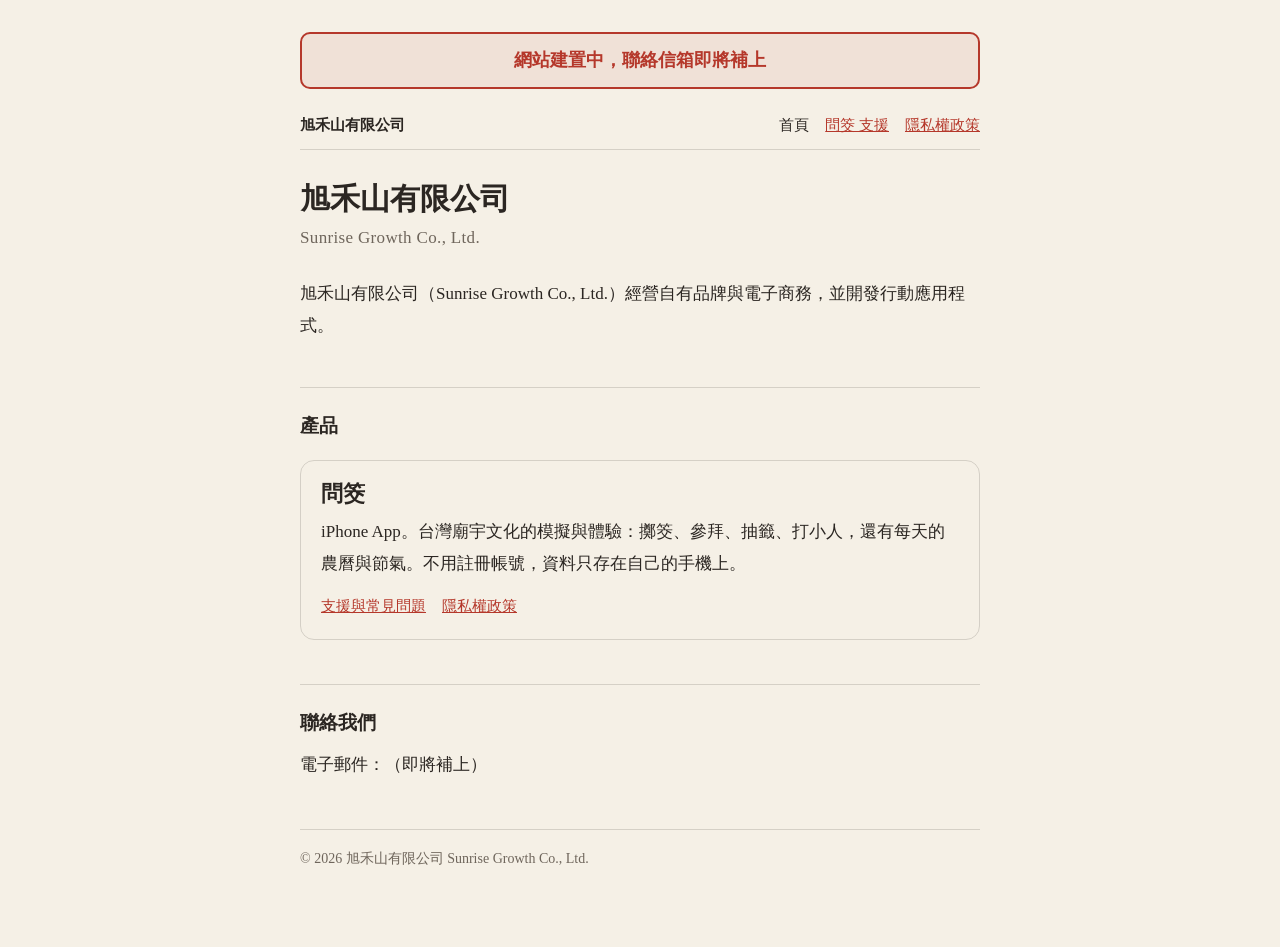
==== index.html @ 3963658f "Add files via upload" ====
<!doctype html>
<html lang="zh-Hant">
<head>
<meta charset="utf-8">
<meta name="viewport" content="width=device-width, initial-scale=1">
<title>旭禾山有限公司　Sunrise Growth Co., Ltd.</title>
<meta name="description" content="旭禾山有限公司（Sunrise Growth Co., Ltd.）的網站：公司簡介、產品「問筊」與聯絡方式。">
<style>
  /* 和 support.html、privacy.html 同一組樣式，三頁才像同一個網站；要改就一起改 */
  :root { color-scheme: light dark; --paper: #F5F0E6; --ink: #2B2622; --soft: #6F665C; --accent: #B5382B; --line: rgba(43, 38, 34, 0.16); --wash: rgba(181, 56, 43, 0.08); }
  @media (prefers-color-scheme: dark) { :root { --paper: #15110E; --ink: #EDE6DA; --soft: #A3998C; --accent: #DA5B43; --line: rgba(237, 230, 218, 0.18); --wash: rgba(218, 91, 67, 0.14); } }
  body { margin: 0; background: var(--paper); color: var(--ink); font: 17px/1.9 "Songti TC", "Noto Serif TC", serif; -webkit-text-size-adjust: 100%; overflow-wrap: anywhere; }
  main { max-width: 40em; margin: 0 auto; padding: 32px 20px 64px; }
  h1 { font-size: 30px; line-height: 1.4; margin: 0 0 2px; }
  .english { color: var(--soft); font-size: 17px; margin: 0 0 24px; letter-spacing: 0.02em; }
  h2 { font-size: 19px; margin: 44px 0 8px; padding-top: 20px; border-top: 1px solid var(--line); }
  p, li { margin: 0 0 10px; }
  ul { padding-left: 1.3em; margin: 0 0 10px; }
  a { color: var(--accent); }
  nav.site { display: flex; flex-wrap: wrap; gap: 4px 16px; align-items: baseline; margin: 0 0 28px; padding: 0 0 12px; border-bottom: 1px solid var(--line); font-size: 15px; line-height: 1.6; }
  nav.site .name { font-weight: 700; margin-right: auto; }
  nav.site [aria-current] { color: var(--ink); text-decoration: none; }
  .product { margin: 16px 0 0; padding: 18px 20px; border: 1px solid var(--line); border-radius: 14px; }
  .product h3 { font-size: 22px; line-height: 1.4; margin: 0 0 6px; }
  .product .links { margin: 12px 0 0; font-size: 15px; }
  .product .links a { margin-right: 16px; }
  .notice { margin: 0 0 24px; padding: 12px 16px; border: 2px solid var(--accent); border-radius: 10px; background: var(--wash); color: var(--accent); font-size: 18px; line-height: 1.6; text-align: center; }
  footer { margin-top: 48px; padding-top: 16px; border-top: 1px solid var(--line); color: var(--soft); font-size: 14px; }
</style>
</head>
<body>
<main>
<!-- 待填：下面標著【待填】的兩處（聯絡信箱、公司地址要不要放）填好之前，這一塊要留著。填好之後整塊刪掉。 -->
<p class="notice"><strong>網站建置中，聯絡信箱即將補上</strong></p>
<nav class="site" aria-label="站內連結">
<span class="name">旭禾山有限公司</span>
<a href="index.html" aria-current="page">首頁</a>
<a href="support.html">問筊 支援</a>
<a href="privacy.html">隱私權政策</a>
</nav>

<h1>旭禾山有限公司</h1>
<p class="english">Sunrise Growth Co., Ltd.</p>

<!-- 公司簡介：照使用者 2026-11-25 的說明寫的（品牌商與電商為主要事業，另外開發 App）。要補品牌名稱或改說法就改下面這一句；Apple 審核公司身分時會看這個網站，內容要和公司登記的資料對得上。 -->
<p>旭禾山有限公司（Sunrise Growth Co., Ltd.）經營自有品牌與電子商務，並開發行動應用程式。</p>

<h2>產品</h2>
<div class="product">
<h3>問筊</h3>
<p>iPhone App。台灣廟宇文化的模擬與體驗：擲筊、參拜、抽籤、打小人，還有每天的農曆與節氣。不用註冊帳號，資料只存在自己的手機上。</p>
<p class="links"><a href="support.html">支援與常見問題</a><a href="privacy.html">隱私權政策</a></p>
</div>

<h2>聯絡我們</h2>
<!-- 待填：把下一行的 <strong>…</strong> 換成 <a href="mailto:公司信箱">公司信箱</a>（要用公司網域的信箱） -->
<p>電子郵件：（即將補上）</p>
<!-- 待填：公司地址要不要公開放在網站上由你決定；不放就把下一行刪掉 -->

<footer>
<p>© 2026 旭禾山有限公司 Sunrise Growth Co., Ltd.</p>
</footer>
</main>
</body>
</html>
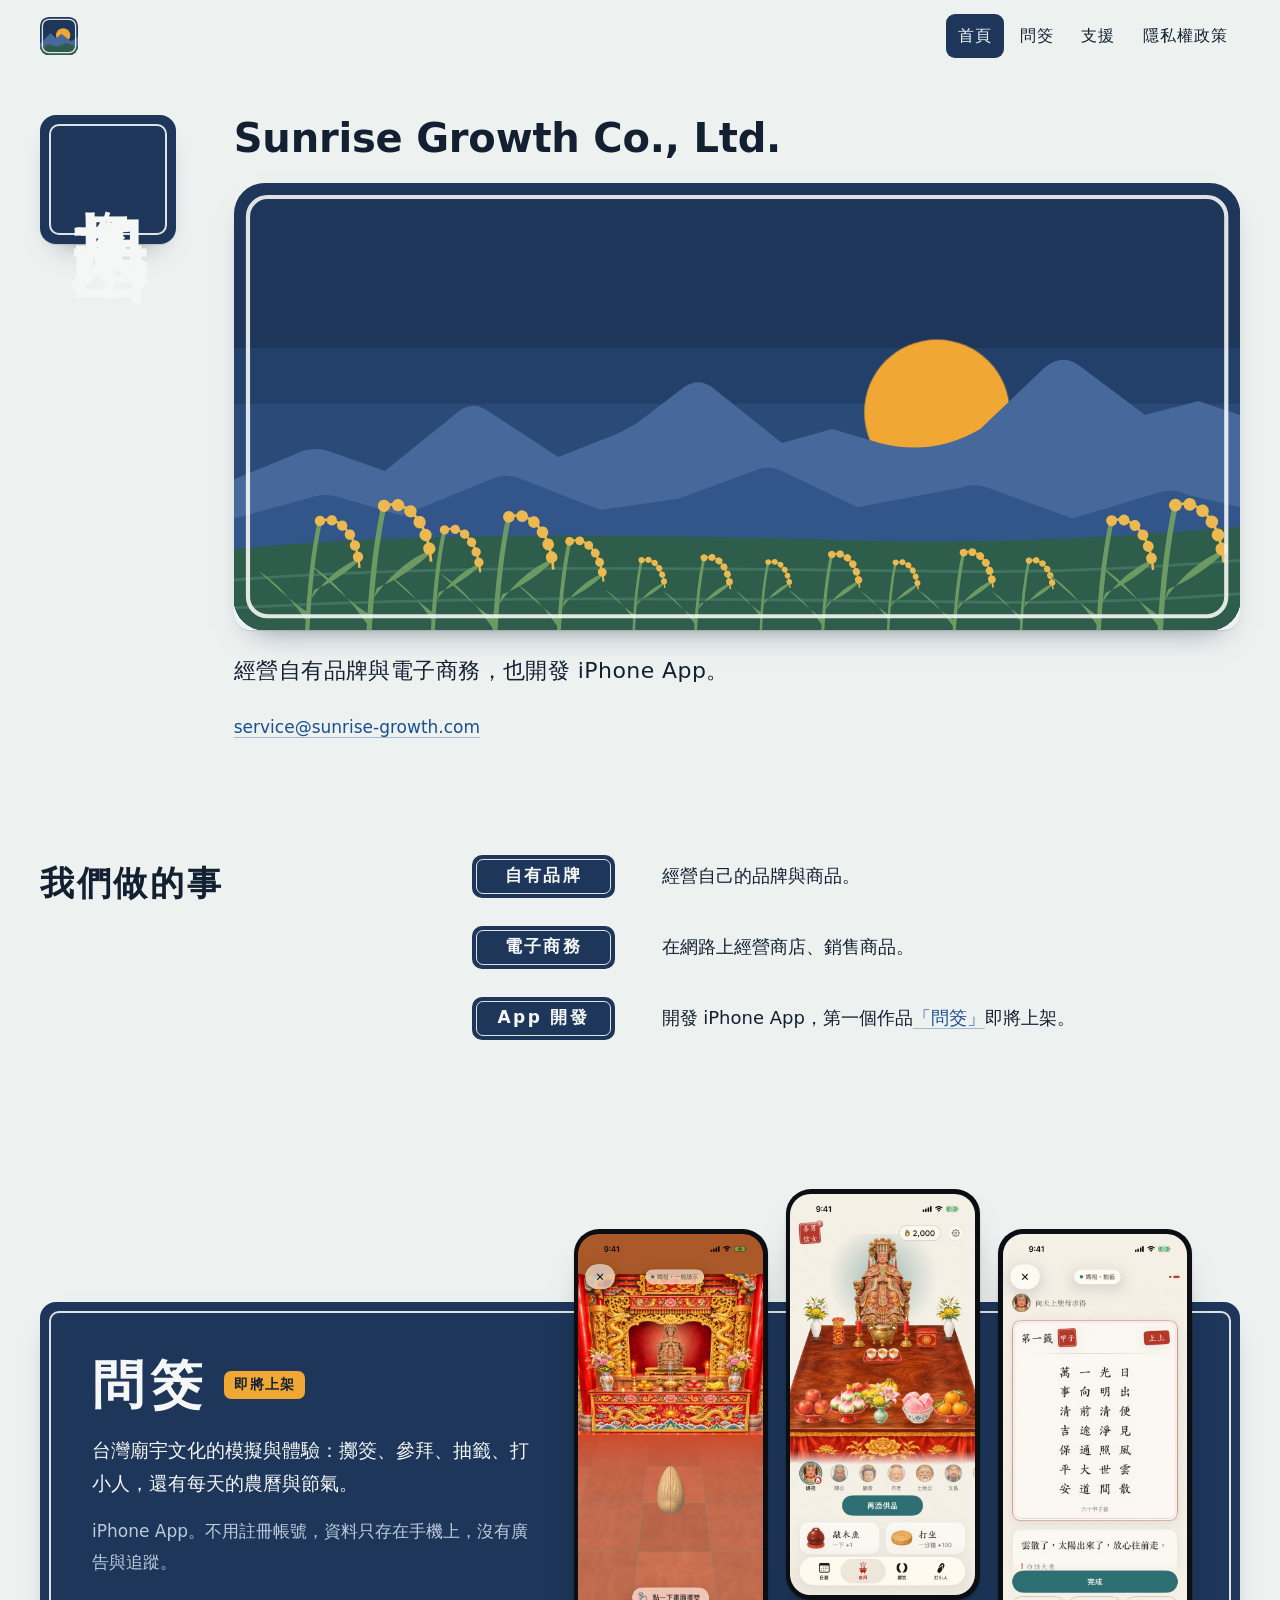
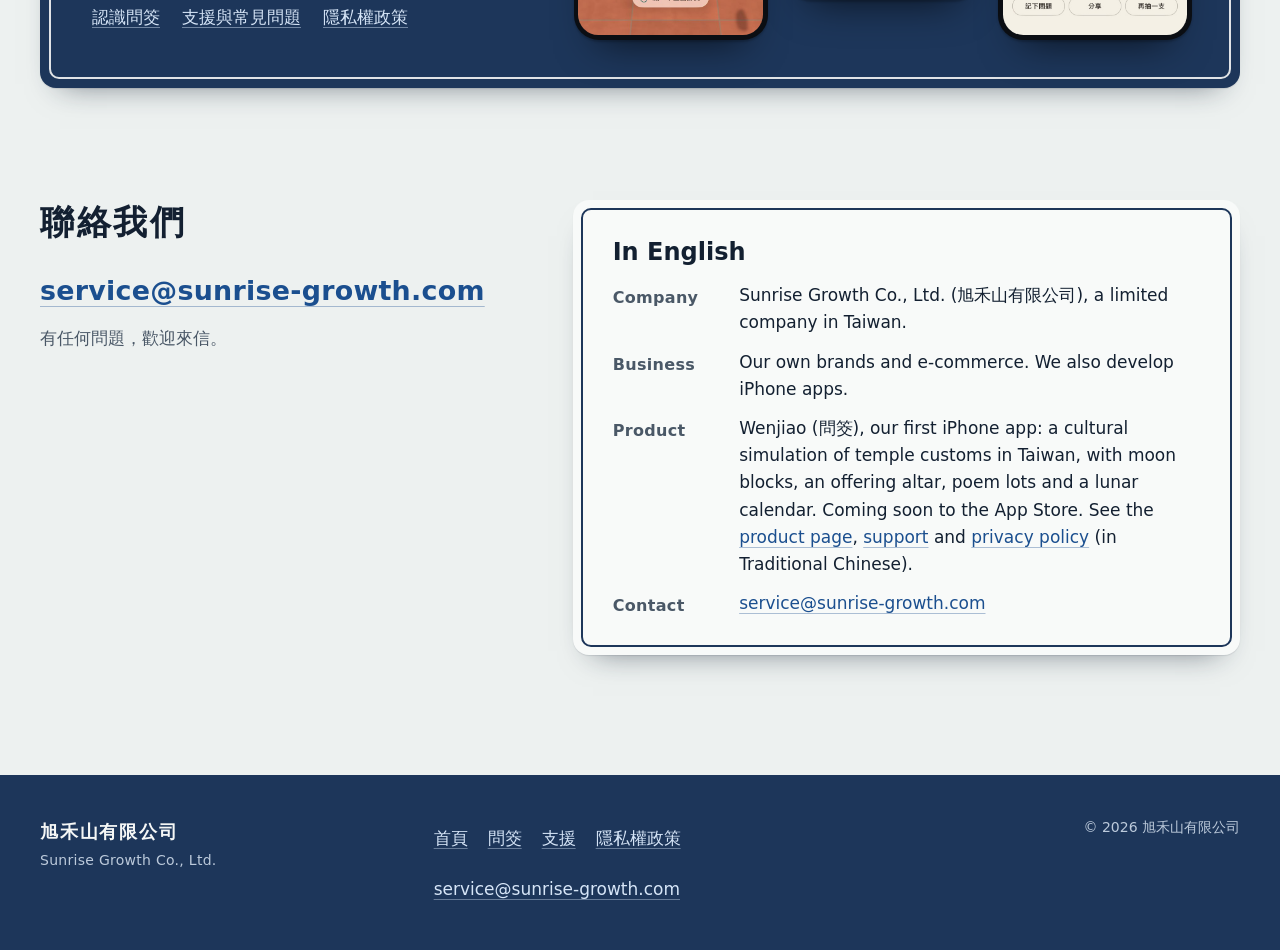
==== commit 38e17c21: "Add files via upload" ====
--- a/index.html
+++ b/index.html
@@ -1,65 +1,155 @@
 <!doctype html>
-<html lang="zh-Hant">
+<html lang="zh-Hant-TW">
 <head>
 <meta charset="utf-8">
 <meta name="viewport" content="width=device-width, initial-scale=1">
-<title>旭禾山有限公司　Sunrise Growth Co., Ltd.</title>
-<meta name="description" content="旭禾山有限公司（Sunrise Growth Co., Ltd.）的網站：公司簡介、產品「問筊」與聯絡方式。">
-<style>
-  /* 和 support.html、privacy.html 同一組樣式，三頁才像同一個網站；要改就一起改 */
-  :root { color-scheme: light dark; --paper: #F5F0E6; --ink: #2B2622; --soft: #6F665C; --accent: #B5382B; --line: rgba(43, 38, 34, 0.16); --wash: rgba(181, 56, 43, 0.08); }
-  @media (prefers-color-scheme: dark) { :root { --paper: #15110E; --ink: #EDE6DA; --soft: #A3998C; --accent: #DA5B43; --line: rgba(237, 230, 218, 0.18); --wash: rgba(218, 91, 67, 0.14); } }
-  body { margin: 0; background: var(--paper); color: var(--ink); font: 17px/1.9 "Songti TC", "Noto Serif TC", serif; -webkit-text-size-adjust: 100%; overflow-wrap: anywhere; }
-  main { max-width: 40em; margin: 0 auto; padding: 32px 20px 64px; }
-  h1 { font-size: 30px; line-height: 1.4; margin: 0 0 2px; }
-  .english { color: var(--soft); font-size: 17px; margin: 0 0 24px; letter-spacing: 0.02em; }
-  h2 { font-size: 19px; margin: 44px 0 8px; padding-top: 20px; border-top: 1px solid var(--line); }
-  p, li { margin: 0 0 10px; }
-  ul { padding-left: 1.3em; margin: 0 0 10px; }
-  a { color: var(--accent); }
-  nav.site { display: flex; flex-wrap: wrap; gap: 4px 16px; align-items: baseline; margin: 0 0 28px; padding: 0 0 12px; border-bottom: 1px solid var(--line); font-size: 15px; line-height: 1.6; }
-  nav.site .name { font-weight: 700; margin-right: auto; }
-  nav.site [aria-current] { color: var(--ink); text-decoration: none; }
-  .product { margin: 16px 0 0; padding: 18px 20px; border: 1px solid var(--line); border-radius: 14px; }
-  .product h3 { font-size: 22px; line-height: 1.4; margin: 0 0 6px; }
-  .product .links { margin: 12px 0 0; font-size: 15px; }
-  .product .links a { margin-right: 16px; }
-  .notice { margin: 0 0 24px; padding: 12px 16px; border: 2px solid var(--accent); border-radius: 10px; background: var(--wash); color: var(--accent); font-size: 18px; line-height: 1.6; text-align: center; }
-  footer { margin-top: 48px; padding-top: 16px; border-top: 1px solid var(--line); color: var(--soft); font-size: 14px; }
-</style>
+<title>旭禾山有限公司 Sunrise Growth Co., Ltd.</title>
+<meta name="description" content="旭禾山有限公司（Sunrise Growth Co., Ltd.）經營自有品牌與電子商務，也開發 iPhone App。第一個 App「問筊」即將上架。">
+<link rel="canonical" href="https://sunrise-growth.com/">
+<meta property="og:type" content="website">
+<meta property="og:locale" content="zh_TW">
+<meta property="og:site_name" content="旭禾山有限公司 Sunrise Growth Co., Ltd.">
+<meta property="og:title" content="旭禾山有限公司 Sunrise Growth Co., Ltd.">
+<meta property="og:description" content="經營自有品牌與電子商務，也開發 iPhone App。">
+<meta property="og:url" content="https://sunrise-growth.com/">
+<meta name="theme-color" content="#edf1f0" media="(prefers-color-scheme: light)">
+<meta name="theme-color" content="#0d1520" media="(prefers-color-scheme: dark)">
+<link rel="icon" href="favicon.svg" type="image/svg+xml">
+<link rel="apple-touch-icon" href="apple-touch-icon.png">
+<link rel="stylesheet" href="site.css">
+<script>document.documentElement.classList.add("js")</script>
+<script src="site.js" defer></script>
+<script type="application/ld+json">
+{"@context": "https://schema.org", "@type": "Organization", "name": "旭禾山有限公司", "legalName": "旭禾山有限公司", "alternateName": "Sunrise Growth Co., Ltd.", "url": "https://sunrise-growth.com/", "email": "service@sunrise-growth.com"}
+</script>
 </head>
-<body>
-<main>
-<!-- 待填：下面標著【待填】的兩處（聯絡信箱、公司地址要不要放）填好之前，這一塊要留著。填好之後整塊刪掉。 -->
-<p class="notice"><strong>網站建置中，聯絡信箱即將補上</strong></p>
-<nav class="site" aria-label="站內連結">
-<span class="name">旭禾山有限公司</span>
+<body class="is-home">
+<a class="skip" href="#main">跳到主要內容</a>
+<header class="site-header">
+<div class="wrap">
+<a class="brand" href="index.html" aria-label="旭禾山有限公司 首頁">
+<svg class="brand-mark" viewBox="0 0 64 64" aria-hidden="true"><defs><clipPath id="mark-clip"><rect width="64" height="64" rx="15"/></clipPath></defs><g clip-path="url(#mark-clip)"><rect width="64" height="64" class="f-sky1"/><circle cx="39" cy="31" r="12" class="f-sun"/><path d="M0 45 18 27 27 36 36 28 52 41 64 34V64H0Z" class="f-far"/><path d="M0 52 15 46 28 50 44 44 64 50V64H0Z" class="f-field"/></g><rect x="4" y="4" width="56" height="56" rx="11" class="s-rim" stroke-width="2.2"/></svg>
+<span class="brand-text"><span class="brand-zh">旭禾山有限公司</span><span class="brand-en" lang="en">Sunrise Growth Co., Ltd.</span></span>
+</a>
+<nav class="site-nav" aria-label="主要">
 <a href="index.html" aria-current="page">首頁</a>
-<a href="support.html">問筊 支援</a>
+<a href="wenjiao.html">問筊</a>
+<a href="support.html">支援</a>
 <a href="privacy.html">隱私權政策</a>
 </nav>
+</div>
+</header>
 
-<h1>旭禾山有限公司</h1>
-<p class="english">Sunrise Growth Co., Ltd.</p>
+<main id="main">
 
-<!-- 公司簡介：照使用者 2026-11-25 的說明寫的（品牌商與電商為主要事業，另外開發 App）。要補品牌名稱或改說法就改下面這一句；Apple 審核公司身分時會看這個網站，內容要和公司登記的資料對得上。 -->
-<p>旭禾山有限公司（Sunrise Growth Co., Ltd.）經營自有品牌與電子商務，並開發行動應用程式。</p>
+<section class="hero wrap" aria-label="公司簡介">
+<h1 class="signboard"><span class="sign-main">旭禾山</span><span class="sign-sub">有限公司</span></h1>
+<p class="legal-en" lang="en">Sunrise Growth Co., Ltd.</p>
+<figure class="hero-plate">
+<svg class="dawn" viewBox="0 0 720 320" role="img" aria-labelledby="dawn-title">
+<title id="dawn-title">旭日從山後升起，山前是一片稻田</title>
+<defs>
+<clipPath id="dawn-clip"><rect width="720" height="320" rx="22"/></clipPath>
+<g id="stalk">
+<path d="M0 0C1-28 3-56 9-84" class="s-leaf" stroke-width="3" stroke-linecap="round"/>
+<path d="M1-14C-10-30-20-42-33-50-20-38-8-27 2-21Z" class="f-leaf"/>
+<path d="M3-31C14-46 25-55 39-60 27-48 15-41 5-37Z" class="f-leaf"/>
+<path d="M9-84C22-88 34-76 36-52" class="s-grain" stroke-width="1.6"/>
+<path d="M9-84C22-88 34-76 36-52" class="s-grain" stroke-width="7" stroke-linecap="round" stroke-dasharray="0.1 8"/>
+</g>
+</defs>
+<g clip-path="url(#dawn-clip)">
+<rect width="720" height="320" class="f-sky1"/>
+<rect y="118" width="720" height="202" class="f-sky2 glow"/>
+<rect y="158" width="720" height="162" class="f-sky3 glow"/>
+<g class="sun"><circle cx="503" cy="164" r="52" class="f-sun"/></g>
+<path d="M0 212L44 194Q56 188 68 192L108 206 160 164Q170 156 180 162L232 196 268 182Q278 178 288 172L322 146Q332 139 342 146L392 186 428 176 462 186Q500 196 534 176L580 132Q592 122 604 130L652 166 690 156 720 166V320H0Z" class="f-far"/>
+<path d="M0 240L52 226Q64 221 76 225L120 238 184 212Q195 207 206 212L262 234 318 226 372 206Q383 201 394 207L446 232 520 218Q531 214 542 219L600 240 660 222Q671 218 682 223L720 232V320H0Z" class="f-mid"/>
+<path d="M0 262C140 248 300 252 460 256 560 258 650 252 720 246V320H0Z" class="f-field"/>
+<path d="M0 284C160 272 330 276 520 278 600 279 670 274 720 270" class="s-field" stroke-width="2"/>
+<path d="M0 304C180 294 360 298 540 300 620 301 680 297 720 294" class="s-field" stroke-width="2"/>
+<use href="#stalk" transform="translate(286 322) scale(0.62)"/>
+<use href="#stalk" transform="translate(330 327) scale(0.7)"/>
+<use href="#stalk" transform="translate(377 320) scale(0.58)"/>
+<use href="#stalk" transform="translate(421 328) scale(0.74)"/>
+<use href="#stalk" transform="translate(468 322) scale(0.6)"/>
+<use href="#stalk" transform="translate(515 330) scale(0.78)"/>
+<use href="#stalk" transform="translate(563 324) scale(0.64)"/>
+<use href="#stalk" transform="translate(52 330) scale(1.05)"/>
+<use href="#stalk" transform="translate(96 336) scale(1.25)"/>
+<use href="#stalk" transform="translate(142 328) scale(0.95)"/>
+<use href="#stalk" transform="translate(186 338) scale(1.18)"/>
+<use href="#stalk" transform="translate(232 332) scale(0.9)"/>
+<use href="#stalk" transform="translate(618 334) scale(1.1)"/>
+<use href="#stalk" transform="translate(662 338) scale(1.28)"/>
+</g>
+<rect x="10" y="10" width="700" height="300" rx="14" class="s-rim" stroke-width="3"/>
+</svg>
+</figure>
+<p class="hero-lead">經營自有品牌與電子商務，也開發 iPhone App。</p>
+<p class="hero-mail"><a href="mailto:service@sunrise-growth.com">service@sunrise-growth.com</a></p>
+</section>
 
-<h2>產品</h2>
-<div class="product">
-<h3>問筊</h3>
-<p>iPhone App。台灣廟宇文化的模擬與體驗：擲筊、參拜、抽籤、打小人，還有每天的農曆與節氣。不用註冊帳號，資料只存在自己的手機上。</p>
-<p class="links"><a href="support.html">支援與常見問題</a><a href="privacy.html">隱私權政策</a></p>
+<section class="section wrap business" aria-labelledby="business-title">
+<h2 class="section-title" id="business-title">我們做的事</h2>
+<div>
+<dl class="lines">
+<div class="line"><dt><span class="tag-plate">自有品牌</span></dt><dd>經營自己的品牌與商品。</dd></div>
+<div class="line"><dt><span class="tag-plate">電子商務</span></dt><dd>在網路上經營商店、銷售商品。</dd></div>
+<div class="line"><dt><span class="tag-plate">App 開發</span></dt><dd>開發 iPhone App，第一個作品<a href="wenjiao.html">「問筊」</a>即將上架。</dd></div>
+</dl>
 </div>
+</section>
 
-<h2>聯絡我們</h2>
-<!-- 待填：把下一行的 <strong>…</strong> 換成 <a href="mailto:公司信箱">公司信箱</a>（要用公司網域的信箱） -->
-<p>電子郵件：（即將補上）</p>
-<!-- 待填：公司地址要不要公開放在網站上由你決定；不放就把下一行刪掉 -->
+<section class="section wrap" aria-labelledby="wenjiao-title">
+<div class="board plate">
+<div class="board-text">
+<h2 id="wenjiao-title">問筊 <span class="soon">即將上架</span></h2>
+<p class="board-lead">台灣廟宇文化的模擬與體驗：擲筊、參拜、抽籤、打小人，還有每天的農曆與節氣。</p>
+<p class="board-note">iPhone App。不用註冊帳號，資料只存在手機上，沒有廣告與追蹤。</p>
+<p class="board-links"><a href="wenjiao.html">認識問筊</a><a href="support.html">支援與常見問題</a><a href="privacy.html">隱私權政策</a></p>
+</div>
+<div class="board-phones">
+<figure class="phone"><img src="shot-jiao.jpg" width="600" height="1304" loading="lazy" decoding="async" alt="擲筊畫面：神桌前的紅磚地上，一片筊杯正要落地"></figure>
+<figure class="phone"><img src="shot-altar.jpg" width="600" height="1304" loading="lazy" decoding="async" alt="參拜畫面：媽祖神像前的供桌，擺著水果、壽桃與鮮花"></figure>
+<figure class="phone"><img src="shot-lot.jpg" width="600" height="1304" loading="lazy" decoding="async" alt="籤詩畫面：六十甲子籤第一籤，直排的七言籤詩"></figure>
+</div>
+</div>
+</section>
 
-<footer>
-<p>© 2026 旭禾山有限公司 Sunrise Growth Co., Ltd.</p>
+<section class="section wrap closing" aria-label="聯絡我們與英文摘要">
+<div class="contact-block">
+<h2 class="section-title" id="contact">聯絡我們</h2>
+<a class="contact-mail" href="mailto:service@sunrise-growth.com">service@sunrise-growth.com</a>
+<p class="contact-note">有任何問題，歡迎來信。</p>
+</div>
+<div class="white-plate" lang="en">
+<h2 id="english">In English</h2>
+<dl class="facts">
+<div><dt>Company</dt><dd>Sunrise Growth Co., Ltd. (<span lang="zh-Hant-TW">旭禾山有限公司</span>), a limited company in Taiwan.</dd></div>
+<div><dt>Business</dt><dd>Our own brands and e-commerce. We also develop iPhone apps.</dd></div>
+<div><dt>Product</dt><dd>Wenjiao (<span lang="zh-Hant-TW">問筊</span>), our first iPhone app: a cultural simulation of temple customs in Taiwan, with moon blocks, an offering altar, poem lots and a lunar calendar. Coming soon to the App Store. See the <a href="wenjiao.html">product page</a>, <a href="support.html">support</a> and <a href="privacy.html">privacy policy</a> (in Traditional Chinese).</dd></div>
+<div><dt>Contact</dt><dd><a href="mailto:service@sunrise-growth.com">service@sunrise-growth.com</a></dd></div>
+</dl>
+</div>
+</section>
+
+</main>
+
+<footer class="site-footer">
+<div class="wrap footer-grid">
+<p class="footer-name">旭禾山有限公司<span lang="en">Sunrise Growth Co., Ltd.</span></p>
+<nav aria-label="頁尾">
+<ul class="footer-nav">
+<li><a href="index.html">首頁</a></li>
+<li><a href="wenjiao.html">問筊</a></li>
+<li><a href="support.html">支援</a></li>
+<li><a href="privacy.html">隱私權政策</a></li>
+<li><a href="mailto:service@sunrise-growth.com">service@sunrise-growth.com</a></li>
+</ul>
+</nav>
+<p class="footer-small">© 2026 旭禾山有限公司</p>
+</div>
 </footer>
-</main>
 </body>
 </html>
--- a/site.css
+++ b/site.css
@@ -0,0 +1,764 @@
+/* 旭禾山有限公司 sunrise-growth.com：四頁共用的樣式 */
+
+:root {
+  color-scheme: light dark;
+  --ground: #edf1f0;
+  --ground-raise: #f8faf9;
+  --ink: #132031;
+  --ink-soft: #4a5867;
+  --rule: rgba(19, 32, 49, 0.14);
+  --plate: #1d365a;
+  --plate-ink: #f5f7f6;
+  --plate-soft: #bccadb;
+  --plate-link: #d6e5f7;
+  --rim: rgba(245, 247, 246, 0.9);
+  --link: #1b4f8f;
+  --link-line: rgba(27, 79, 143, 0.35);
+  --focus: #1b4f8f;
+  --sun: #f0a733;
+  --grain: #ebb94f;
+  --leaf: #6d9a62;
+  --field: #2f5d4c;
+  --field-line: #3f7560;
+  --sky-1: #1d365a;
+  --sky-2: #22406a;
+  --sky-3: #2a4b78;
+  --ridge-far: #46689a;
+  --ridge-mid: #33568a;
+  --select: #f7d891;
+  --shadow-plate: 0 1px 1px rgba(19, 32, 49, 0.1), 0 16px 30px -20px rgba(19, 32, 49, 0.6);
+  --font: "Avenir Next", "Segoe UI", "PingFang TC", "Noto Sans TC", "Noto Sans CJK TC", "Microsoft JhengHei", "Heiti TC", system-ui, sans-serif;
+  --ease-out: cubic-bezier(0.16, 1, 0.3, 1);
+  --gutter: 16px;
+  --measure: 40em;
+}
+
+@media (prefers-color-scheme: dark) {
+  :root {
+    --ground: #0d1520;
+    --ground-raise: #142030;
+    --ink: #e7ecf0;
+    --ink-soft: #a6b2bf;
+    --rule: rgba(231, 236, 240, 0.14);
+    --plate: #1f3b62;
+    --plate-soft: #b3c3d6;
+    --link: #9fc4f2;
+    --link-line: rgba(159, 196, 242, 0.4);
+    --focus: #f2c063;
+    --sky-1: #1f3b62;
+    --sky-2: #24436d;
+    --sky-3: #2c4d7b;
+    --select: #6b5320;
+    --shadow-plate: 0 1px 1px rgba(0, 0, 0, 0.4), 0 18px 34px -20px rgba(0, 0, 0, 0.9);
+  }
+}
+
+*,
+*::before,
+*::after { box-sizing: border-box; }
+
+html {
+  -webkit-text-size-adjust: 100%;
+  text-size-adjust: 100%;
+  scroll-behavior: smooth;
+  scrollbar-color: var(--ridge-far) var(--ground);
+}
+
+body {
+  margin: 0;
+  background: var(--ground);
+  color: var(--ink);
+  font-family: var(--font);
+  font-size: 17px;
+  line-height: 1.85;
+  overflow-wrap: anywhere;
+  font-kerning: normal;
+}
+
+::selection { background: var(--select); color: var(--ink); }
+
+img, svg { display: block; max-width: 100%; }
+img { height: auto; }
+
+h1, h2, h3 { margin: 0; line-height: 1.35; font-weight: 600; text-wrap: balance; }
+p { margin: 0 0 0.8em; }
+p:last-child { margin-bottom: 0; }
+
+a {
+  color: var(--link);
+  text-decoration-line: underline;
+  text-decoration-color: var(--link-line);
+  text-decoration-thickness: 1px;
+  text-underline-offset: 0.22em;
+  transition: text-decoration-color 160ms ease, text-decoration-thickness 160ms ease;
+}
+a:hover { text-decoration-color: var(--sun); text-decoration-thickness: 2px; }
+
+:focus-visible {
+  outline: 3px solid var(--focus);
+  outline-offset: 3px;
+  border-radius: 4px;
+}
+
+.wrap {
+  width: min(100% - 2 * var(--gutter), 1200px);
+  margin-inline: auto;
+}
+
+.skip {
+  position: absolute;
+  left: var(--gutter);
+  top: -100px;
+  z-index: 10;
+  padding: 10px 16px;
+  background: var(--plate);
+  color: var(--plate-ink);
+  border-radius: 8px;
+  text-decoration: none;
+}
+.skip:focus { top: 12px; }
+
+/* ---------- 琺瑯牌：深藍底、白色內框 ---------- */
+
+.plate {
+  position: relative;
+  background: var(--plate);
+  color: var(--plate-ink);
+  border-radius: 16px;
+  box-shadow: var(--shadow-plate);
+}
+.plate::before {
+  content: "";
+  position: absolute;
+  inset: 8px;
+  border: 2px solid var(--rim);
+  border-radius: 10px;
+  pointer-events: none;
+}
+
+/* 小門牌：放業務名稱、標籤 */
+.tag-plate {
+  position: relative;
+  display: inline-block;
+  padding: 9px 18px 10px;
+  background: var(--plate);
+  color: var(--plate-ink);
+  border-radius: 10px;
+  font-size: 17px;
+  font-weight: 600;
+  letter-spacing: 0.14em;
+  line-height: 1.4;
+  white-space: nowrap;
+}
+.tag-plate::before {
+  content: "";
+  position: absolute;
+  inset: 4px;
+  border: 1.5px solid var(--rim);
+  border-radius: 7px;
+  pointer-events: none;
+}
+
+/* 即將上架：黃色小牌 */
+.soon {
+  display: inline-block;
+  padding: 3px 10px 4px;
+  border-radius: 7px;
+  background: var(--sun);
+  color: #132031;
+  font-size: 14px;
+  font-weight: 600;
+  letter-spacing: 0.08em;
+  line-height: 1.5;
+  vertical-align: middle;
+  white-space: nowrap;
+}
+
+/* ---------- 導覽 ---------- */
+
+.site-header { padding-block: 14px 6px; }
+.site-header .wrap {
+  display: flex;
+  flex-wrap: wrap;
+  align-items: center;
+  justify-content: space-between;
+  gap: 8px 24px;
+}
+
+.brand {
+  display: inline-flex;
+  align-items: center;
+  gap: 12px;
+  color: var(--ink);
+  text-decoration: none;
+  min-height: 44px;
+}
+.brand:hover { color: var(--ink); }
+.brand-mark { width: 38px; height: 38px; flex: none; }
+.brand-text { display: grid; line-height: 1.25; }
+.brand-zh { font-size: 16px; font-weight: 600; letter-spacing: 0.08em; }
+.brand-en { font-size: 12.5px; color: var(--ink-soft); letter-spacing: 0.02em; }
+
+.site-nav { display: flex; flex-wrap: wrap; gap: 4px; }
+.site-nav a {
+  display: inline-flex;
+  align-items: center;
+  min-height: 44px;
+  padding: 0 12px;
+  border-radius: 9px;
+  color: var(--ink);
+  text-decoration: none;
+  font-size: 15.5px;
+  letter-spacing: 0.06em;
+  transition: background-color 160ms ease, color 160ms ease;
+}
+.site-nav a:hover { background: var(--rule); }
+.site-nav a[aria-current="page"] {
+  background: var(--plate);
+  color: var(--plate-ink);
+}
+
+@media (max-width: 559px) {
+  .site-nav { width: 100%; margin-inline: -12px; }
+  .site-nav a { padding: 0 12px; }
+  .is-home .site-nav { width: auto; margin-inline: 0; }
+  .is-home .site-nav a { padding: 0 10px; }
+}
+.is-home .brand-text { display: none; }
+
+/* ---------- 頁尾：深藍琺瑯長條 ---------- */
+
+.site-footer {
+  margin-top: clamp(64px, 10vw, 120px);
+  background: var(--plate);
+  color: var(--plate-ink);
+  padding-block: 40px 36px;
+}
+.site-footer a { color: var(--plate-link); text-decoration-color: rgba(214, 229, 247, 0.4); }
+.site-footer a:hover { text-decoration-color: var(--sun); }
+.site-footer :focus-visible { outline-color: var(--sun); }
+.footer-grid {
+  display: grid;
+  gap: 20px 40px;
+  grid-template-columns: 1fr;
+}
+.footer-name { font-size: 18px; font-weight: 600; letter-spacing: 0.1em; margin: 0; }
+.footer-name span { display: block; font-size: 14px; font-weight: 500; letter-spacing: 0.02em; color: var(--plate-soft); }
+.footer-nav { display: flex; flex-wrap: wrap; gap: 4px 20px; margin: 0; padding: 0; list-style: none; }
+.footer-nav a { display: inline-block; padding-block: 8px; }
+.footer-small { margin: 0; color: var(--plate-soft); font-size: 14px; }
+@media (min-width: 860px) {
+  .footer-grid { grid-template-columns: 1.2fr 1.6fr 1fr; align-items: start; }
+  .footer-small { text-align: right; }
+}
+
+/* ---------- 首頁：招牌與旭日 ---------- */
+
+.hero {
+  display: grid;
+  grid-template-columns: 1fr;
+  gap: 22px;
+  padding-block: 20px 8px;
+}
+
+.signboard {
+  position: relative;
+  justify-self: start;
+  display: flex;
+  align-items: baseline;
+  flex-wrap: wrap;
+  gap: 0 0.3em;
+  padding: 16px 26px 18px;
+  background: var(--plate);
+  color: var(--plate-ink);
+  border-radius: 16px;
+  box-shadow: var(--shadow-plate);
+  font-weight: 600;
+  line-height: 1.2;
+}
+.signboard::before {
+  content: "";
+  position: absolute;
+  inset: 7px;
+  border: 2px solid var(--rim);
+  border-radius: 10px;
+  pointer-events: none;
+}
+.sign-main { font-size: clamp(36px, 10.5vw, 44px); letter-spacing: 0.16em; margin-right: -0.16em; }
+.sign-sub { font-size: clamp(20px, 5.6vw, 24px); letter-spacing: 0.24em; }
+
+.legal-en {
+  margin: 0;
+  font-size: clamp(24px, 6.6vw, 40px);
+  font-weight: 600;
+  line-height: 1.15;
+  letter-spacing: -0.005em;
+}
+
+.hero-plate { margin: 0; }
+.hero-plate svg { width: 100%; height: auto; border-radius: 16px; box-shadow: var(--shadow-plate); }
+
+.hero-lead { font-size: clamp(19px, 4.8vw, 22px); line-height: 1.7; margin: 0; letter-spacing: 0.02em; }
+.hero-mail { margin: 0; font-size: 17px; }
+
+@media (min-width: 760px) {
+  .hero {
+    grid-template-columns: auto minmax(0, 1fr);
+    column-gap: clamp(28px, 4.5vw, 64px);
+    row-gap: 22px;
+    padding-block: clamp(28px, 4vw, 56px) 0;
+    align-items: start;
+  }
+  .signboard {
+    grid-row: 1 / span 4;
+    writing-mode: vertical-rl;
+    text-orientation: upright;
+    flex-wrap: nowrap;
+    padding: 34px 22px 30px;
+    gap: 0.35em;
+    align-items: center;
+  }
+  .signboard::before { inset: 9px; }
+  .sign-main { font-size: clamp(56px, 6vw, 84px); letter-spacing: 0.1em; margin: 0; }
+  .sign-sub { font-size: clamp(28px, 2.9vw, 40px); letter-spacing: 0.22em; }
+  .hero > :not(.signboard) { grid-column: 2; }
+  .legal-en { order: -1; }
+}
+
+/* 旭日升起：首頁唯一一個自己會動的地方 */
+.dawn .sun { animation: sun-rise 2.4s var(--ease-out) 0.25s both; }
+.dawn .glow { animation: glow-in 2.6s ease-out 0.25s both; }
+@keyframes sun-rise { from { transform: translateY(86px); } }
+@keyframes glow-in { from { opacity: 0; } }
+
+.f-sky1 { fill: var(--sky-1); }
+.f-sky2 { fill: var(--sky-2); }
+.f-sky3 { fill: var(--sky-3); }
+.f-sun { fill: var(--sun); }
+.f-far { fill: var(--ridge-far); }
+.f-mid { fill: var(--ridge-mid); }
+.f-field { fill: var(--field); }
+.s-field { stroke: var(--field-line); fill: none; }
+.f-leaf { fill: var(--leaf); }
+.s-leaf { stroke: var(--leaf); fill: none; }
+.s-grain { stroke: var(--grain); fill: none; }
+.s-rim { stroke: var(--rim); fill: none; }
+
+/* ---------- 首頁：業務 ---------- */
+
+.section { padding-top: clamp(64px, 9vw, 112px); }
+.section-title {
+  font-size: clamp(26px, 6.4vw, 34px);
+  letter-spacing: 0.08em;
+  margin-bottom: 28px;
+}
+
+.lines { margin: 0; display: grid; gap: 28px; }
+.line { display: grid; gap: 12px; align-items: start; }
+.line dt { margin: 0; }
+.line dd { margin: 0; font-size: 18px; line-height: 1.8; max-width: 30em; }
+.line dd a { white-space: nowrap; }
+.business .tag-plate { min-width: 8.4em; text-align: center; }
+
+@media (min-width: 760px) {
+  .business { display: grid; grid-template-columns: 4fr 8fr; gap: 0 48px; align-items: start; }
+  .business .section-title { margin: 6px 0 0; }
+  .line { grid-template-columns: 9.5em minmax(0, 1fr); gap: 28px; align-items: center; }
+  .line dt { justify-self: start; }
+}
+
+/* ---------- 首頁：問筊看板 ---------- */
+
+.board {
+  display: grid;
+  gap: 28px;
+  padding: 36px 26px 30px;
+  margin-top: 92px;
+}
+.board::before { inset: 9px; }
+.board-text { position: relative; }
+.board h2 {
+  font-size: clamp(36px, 9vw, 52px);
+  letter-spacing: 0.12em;
+  display: flex;
+  align-items: center;
+  flex-wrap: wrap;
+  gap: 8px 16px;
+  margin-bottom: 14px;
+}
+.board .soon { letter-spacing: 0.08em; }
+.board-lead { font-size: 19px; line-height: 1.75; }
+.board-note { color: var(--plate-soft); }
+.board a { color: var(--plate-link); text-decoration-color: rgba(214, 229, 247, 0.45); }
+.board a:hover { text-decoration-color: var(--sun); }
+.board :focus-visible { outline-color: var(--sun); }
+.board-links { display: flex; flex-wrap: wrap; gap: 6px 22px; margin-top: 18px; }
+.board-links a { display: inline-block; padding-block: 6px; }
+
+.board-phones {
+  position: relative;
+  display: grid;
+  grid-template-columns: repeat(3, minmax(0, 1fr));
+  gap: 10px;
+  align-items: end;
+  margin-top: -120px;
+  order: -1;
+}
+.board-phones .phone:nth-child(2) { transform: translateY(-26px); }
+
+@media (min-width: 760px) {
+  .board {
+    grid-template-columns: minmax(0, 5fr) minmax(0, 7fr);
+    gap: 40px;
+    align-items: end;
+    padding: 48px 48px 48px 52px;
+    margin-top: 150px;
+  }
+  .board-phones { order: 0; margin-top: -170px; gap: 18px; }
+  .board-phones .phone:nth-child(2) { transform: translateY(-40px); }
+}
+
+/* 手機外框 */
+.phone {
+  margin: 0;
+  padding: 2.4%;
+  background: #0b0e13;
+  border-radius: 13% / 6%;
+  box-shadow: 0 2px 2px rgba(0, 0, 0, 0.2), 0 24px 40px -24px rgba(0, 0, 0, 0.7);
+}
+.phone img { width: 100%; border-radius: 11% / 5.1%; background: #e9e3d6; }
+
+/* ---------- 首頁：英文摘要與聯絡 ---------- */
+
+.closing { display: grid; gap: 40px; }
+@media (min-width: 900px) {
+  .closing { grid-template-columns: minmax(0, 5fr) minmax(0, 7fr); gap: 56px; align-items: start; }
+}
+
+.contact-mail {
+  display: inline-block;
+  font-size: clamp(20px, 5.4vw, 30px);
+  font-weight: 600;
+  letter-spacing: 0.01em;
+  line-height: 1.3;
+  margin: 4px 0 14px;
+  overflow-wrap: anywhere;
+}
+.contact-note { color: var(--ink-soft); }
+@media (min-width: 400px) { .contact-mail { white-space: nowrap; } }
+@media (min-width: 900px) { .closing .contact-mail { font-size: clamp(20px, 2.1vw, 30px); } }
+.doc-content .contact-mail { display: block; width: fit-content; margin: 8px 0 4px; }
+
+/* 白底藍框的牌：英文摘要 */
+.white-plate {
+  position: relative;
+  background: var(--ground-raise);
+  border-radius: 16px;
+  padding: 30px 26px 28px;
+  box-shadow: var(--shadow-plate);
+}
+.white-plate::before {
+  content: "";
+  position: absolute;
+  inset: 8px;
+  border: 2px solid var(--plate);
+  border-radius: 10px;
+  pointer-events: none;
+}
+@media (prefers-color-scheme: dark) {
+  .white-plate::before { border-color: var(--ridge-far); }
+}
+.white-plate h2 { font-size: 24px; letter-spacing: 0; margin-bottom: 14px; }
+.facts { margin: 0; display: grid; gap: 12px; }
+.facts > div { display: grid; gap: 2px; }
+.facts dt { font-weight: 600; font-size: 15px; color: var(--ink-soft); letter-spacing: 0.02em; }
+.facts dd { margin: 0; line-height: 1.6; }
+.facts [lang="zh-Hant-TW"] { white-space: nowrap; }
+@media (min-width: 560px) {
+  .white-plate { padding: 36px 40px 34px; }
+  .facts > div { grid-template-columns: 6.5em minmax(0, 1fr); gap: 16px; }
+  .facts dt { font-size: 16px; padding-top: 1px; }
+}
+
+/* ---------- 問筊頁 ---------- */
+
+.stage {
+  display: grid;
+  gap: 26px;
+  padding-block: 20px 0;
+}
+.stage-id { display: grid; gap: 18px; align-content: start; }
+.stage-id .signboard { padding: 14px 24px 16px; }
+.stage-id .sign-main { font-size: clamp(44px, 13vw, 56px); letter-spacing: 0.2em; margin-right: -0.2em; }
+.stage-sub { font-size: clamp(21px, 5.6vw, 26px); font-weight: 600; line-height: 1.5; letter-spacing: 0.04em; margin: 0; }
+.stage-meta { display: flex; flex-wrap: wrap; align-items: center; gap: 6px 12px; margin: 0; color: var(--ink-soft); }
+.stage-intro { margin: 0; max-width: 24em; }
+
+.viewer { display: grid; gap: 18px; justify-items: center; }
+.viewer-tabs {
+  display: flex;
+  flex-wrap: wrap;
+  justify-content: center;
+  gap: 6px;
+  width: 100%;
+}
+.viewer-tabs [role="tab"] {
+  position: relative;
+  appearance: none;
+  min-height: 46px;
+  padding: 0 12px;
+  border: 0;
+  border-radius: 10px;
+  background: var(--ground-raise);
+  color: var(--ink);
+  font: inherit;
+  font-size: 16px;
+  font-weight: 600;
+  letter-spacing: 0.06em;
+  cursor: pointer;
+  box-shadow: inset 0 0 0 2px var(--rule);
+  transition: background-color 180ms ease, color 180ms ease, box-shadow 180ms ease;
+}
+.viewer-tabs [role="tab"]::before {
+  content: "";
+  position: absolute;
+  inset: 4px;
+  border: 1.5px solid var(--rule);
+  border-radius: 7px;
+  transition: border-color 180ms ease;
+  pointer-events: none;
+}
+.viewer-tabs [role="tab"] { flex: 1 1 auto; }
+.viewer-tabs [role="tab"]:hover { box-shadow: inset 0 0 0 2px var(--ridge-far); }
+.viewer-tabs [role="tab"]:hover::before { border-color: var(--ridge-far); }
+.viewer-tabs [role="tab"][aria-selected="true"] {
+  background: var(--plate);
+  color: var(--plate-ink);
+  box-shadow: var(--shadow-plate);
+}
+.viewer-tabs [role="tab"][aria-selected="true"]::before { border-color: var(--rim); }
+
+.viewer-panels { width: 100%; }
+.viewer-panel { margin: 0; display: grid; justify-items: center; gap: 16px; }
+.viewer-panel .phone { width: min(74vw, 300px); }
+.viewer-panel figcaption { max-width: 22em; text-align: center; font-size: 16.5px; line-height: 1.75; color: var(--ink); }
+.viewer-panel figcaption strong { display: block; font-size: 18px; letter-spacing: 0.08em; }
+.js .viewer-panel figcaption strong { display: none; }
+
+/* 有 JavaScript：一次顯示一張；沒有：全部排成一列可以左右滑 */
+.viewer-tabs { display: none; }
+.js .viewer-tabs { display: flex; }
+.viewer-panels {
+  display: grid;
+  grid-auto-flow: column;
+  grid-auto-columns: min(78vw, 320px);
+  gap: 20px;
+  overflow-x: auto;
+  scroll-snap-type: x mandatory;
+  padding-bottom: 12px;
+}
+.viewer-panels .viewer-panel { scroll-snap-align: center; }
+.js .viewer-panels { display: block; overflow: visible; padding: 0; }
+.js .viewer-panel[hidden] { display: none; }
+.js .viewer-panel.is-entering .phone { animation: panel-in 420ms var(--ease-out) both; }
+@keyframes panel-in { from { opacity: 0; transform: translateY(10px) scale(0.985); } }
+
+@media (min-width: 1000px) {
+  .stage {
+    grid-template-columns: minmax(0, 1fr) minmax(0, 1.5fr);
+    grid-template-rows: auto 1fr;
+    gap: 40px 48px;
+    align-items: start;
+    padding-top: 40px;
+  }
+  .js .stage { grid-template-columns: minmax(0, 1.15fr) auto minmax(0, 0.7fr); }
+  .stage-id { grid-column: 1; grid-row: 1; }
+  .stage-info { grid-column: 1; grid-row: 2; margin-top: 0; }
+  .stage-info .line { grid-template-columns: 1fr; gap: 10px; }
+  .stage-id { grid-template-columns: auto minmax(0, 1fr); column-gap: 28px; }
+  .stage-id .signboard {
+    grid-row: 1 / span 3;
+    writing-mode: vertical-rl;
+    text-orientation: upright;
+    padding: 30px 20px 26px;
+  }
+  .stage-id .signboard::before { inset: 8px; }
+  .stage-id .sign-main { font-size: 76px; letter-spacing: 0.12em; margin: 0; }
+  .viewer { display: contents; }
+  .viewer-panels { grid-column: 2; grid-row: 1 / span 2; }
+  .js .viewer-tabs {
+    grid-column: 3;
+    grid-row: 1 / span 2;
+    flex-direction: column;
+    align-items: stretch;
+    justify-content: start;
+    gap: 10px;
+    align-self: start;
+  }
+  .stage-sub { font-size: 24px; }
+  .viewer-tabs [role="tab"] { flex: none; min-height: 58px; font-size: 18px; text-align: left; padding: 0 22px; }
+  .viewer-panel .phone { width: 300px; }
+}
+
+/* 問筊頁：門牌式的資訊列 */
+.stage-info { margin-top: 30px; }
+.info-title { font-size: clamp(24px, 6vw, 28px); letter-spacing: 0.08em; margin-bottom: 22px; }
+.info { display: grid; gap: 24px; }
+.info .line dd { max-width: 34em; font-size: 17px; }
+@media (min-width: 760px) and (max-width: 999px) {
+  .info .line { grid-template-columns: 11em minmax(0, 1fr); }
+}
+
+/* ---------- 支援頁與隱私權政策：閱讀版面 ---------- */
+
+.doc-head { padding-block: 28px 8px; max-width: var(--measure); }
+.doc-head h1 {
+  display: flex;
+  flex-wrap: wrap;
+  align-items: center;
+  gap: 8px 16px;
+  font-size: clamp(30px, 7.6vw, 46px);
+  letter-spacing: 0.06em;
+  margin-bottom: 12px;
+}
+.doc-head h1 .tag-plate { font-size: max(17px, 0.46em); padding: 7px 14px 8px; }
+.updated { color: var(--ink-soft); font-size: 15px; margin-bottom: 16px; }
+.doc-intro { font-size: 18px; }
+
+.doc-body { display: grid; gap: 32px; margin-top: 28px; }
+
+/* 目錄：大樓入口的樓層指示牌 */
+.directory { padding: 24px 24px 22px; align-self: start; }
+.directory h2 { font-size: 15px; font-weight: 600; letter-spacing: 0.14em; color: var(--plate-soft); margin: 0 0 8px 2px; }
+.directory ol { list-style: none; margin: 0; padding: 0; display: grid; grid-template-columns: repeat(2, minmax(0, 1fr)); gap: 0 12px; }
+.directory a {
+  display: block;
+  padding: 7px 4px;
+  color: var(--plate-ink);
+  text-decoration: none;
+  font-size: 15.5px;
+  line-height: 1.5;
+  letter-spacing: 0.04em;
+  border-radius: 6px;
+}
+.directory a:hover { color: var(--sun); }
+.directory a[aria-current="true"] { color: var(--sun); }
+.directory :focus-visible { outline-color: var(--sun); }
+
+@media (min-width: 960px) {
+  .doc-body { grid-template-columns: 240px minmax(0, var(--measure)); gap: 64px; }
+  .directory { position: sticky; top: 24px; }
+  .directory ol { grid-template-columns: 1fr; }
+}
+
+.doc-content { max-width: var(--measure); }
+.doc-content > section { scroll-margin-top: 24px; }
+.doc-content > .doc-intro { margin-bottom: 48px; }
+.doc-content > section + section { margin-top: 56px; }
+.doc-content h2 {
+  font-size: clamp(22px, 5.4vw, 27px);
+  letter-spacing: 0.08em;
+  margin-bottom: 14px;
+  display: flex;
+  align-items: center;
+  gap: 14px;
+}
+.doc-content h2::after {
+  content: "";
+  flex: 1;
+  height: 2px;
+  background: var(--rule);
+}
+.doc-content ul, .doc-content ol { margin: 0 0 0.9em; padding-left: 1.4em; }
+.doc-content li { margin-bottom: 0.35em; }
+.doc-content li > ul { margin-top: 0.35em; }
+.doc-content ol > li::marker { font-weight: 600; color: var(--ink-soft); }
+.doc-content ul > li::marker { color: var(--ridge-far); }
+
+.doc-tools { display: flex; justify-content: flex-end; margin: 0 0 8px; }
+.text-button {
+  appearance: none;
+  border: 0;
+  background: none;
+  color: var(--link);
+  font: inherit;
+  font-size: 15.5px;
+  min-height: 44px;
+  padding: 0 4px;
+  cursor: pointer;
+  text-decoration: underline;
+  text-decoration-color: var(--link-line);
+  text-underline-offset: 0.22em;
+}
+.text-button:hover { text-decoration-color: var(--sun); text-decoration-thickness: 2px; }
+
+/* 題目：可以收合 */
+.qa { border-radius: 12px; scroll-margin-top: 24px; }
+.qa + .qa { margin-top: 4px; }
+.qa summary {
+  list-style: none;
+  display: grid;
+  grid-template-columns: minmax(0, 1fr) 30px;
+  gap: 14px;
+  align-items: center;
+  padding: 12px 6px 12px 0;
+  min-height: 52px;
+  cursor: pointer;
+  border-radius: 10px;
+}
+.qa summary::-webkit-details-marker { display: none; }
+.qa summary h3 { font-size: 18px; line-height: 1.55; letter-spacing: 0.03em; font-weight: 600; }
+.qa summary::after {
+  content: "";
+  width: 30px;
+  height: 30px;
+  border-radius: 8px;
+  background-color: var(--ground-raise);
+  box-shadow: inset 0 0 0 1.5px var(--rule);
+  background-image:
+    linear-gradient(var(--ink), var(--ink)),
+    linear-gradient(var(--ink), var(--ink));
+  background-size: 12px 2px, 2px 12px;
+  background-position: center;
+  background-repeat: no-repeat;
+  transition: transform 260ms var(--ease-out), background-color 200ms ease;
+}
+.qa summary:hover::after { background-color: var(--sun); box-shadow: none; }
+.qa summary:hover h3 { text-decoration: underline; text-decoration-color: var(--sun); text-decoration-thickness: 2px; text-underline-offset: 0.25em; }
+.qa[open] summary::after { transform: rotate(45deg); }
+.qa-body { padding: 0 0 18px; }
+.qa::details-content {
+  block-size: 0;
+  overflow-y: clip;
+  transition: block-size 320ms var(--ease-out), content-visibility 320ms allow-discrete;
+}
+.qa[open]::details-content { block-size: auto; }
+@supports (interpolate-size: allow-keywords) {
+  :root { interpolate-size: allow-keywords; }
+}
+
+.contact-block .contact-mail { margin-top: 0; }
+
+/* 隱私權政策：條文 */
+.policy h2 { scroll-margin-top: 24px; }
+.policy > p, .policy li { line-height: 1.9; }
+
+/* 相關連結：文件頁最後 */
+.related { margin-top: 56px; display: flex; flex-wrap: wrap; gap: 10px 28px; }
+
+/* ---------- 動態偏好 ---------- */
+
+@media (prefers-reduced-motion: reduce) {
+  html { scroll-behavior: auto; }
+  *, *::before, *::after {
+    animation-duration: 0.01ms !important;
+    animation-delay: 0ms !important;
+    transition-duration: 0.01ms !important;
+  }
+}
+
+@media print {
+  .site-header nav, .directory, .doc-tools, .skip { display: none; }
+  .site-footer { background: none; color: inherit; }
+  body { background: #fff; }
+}
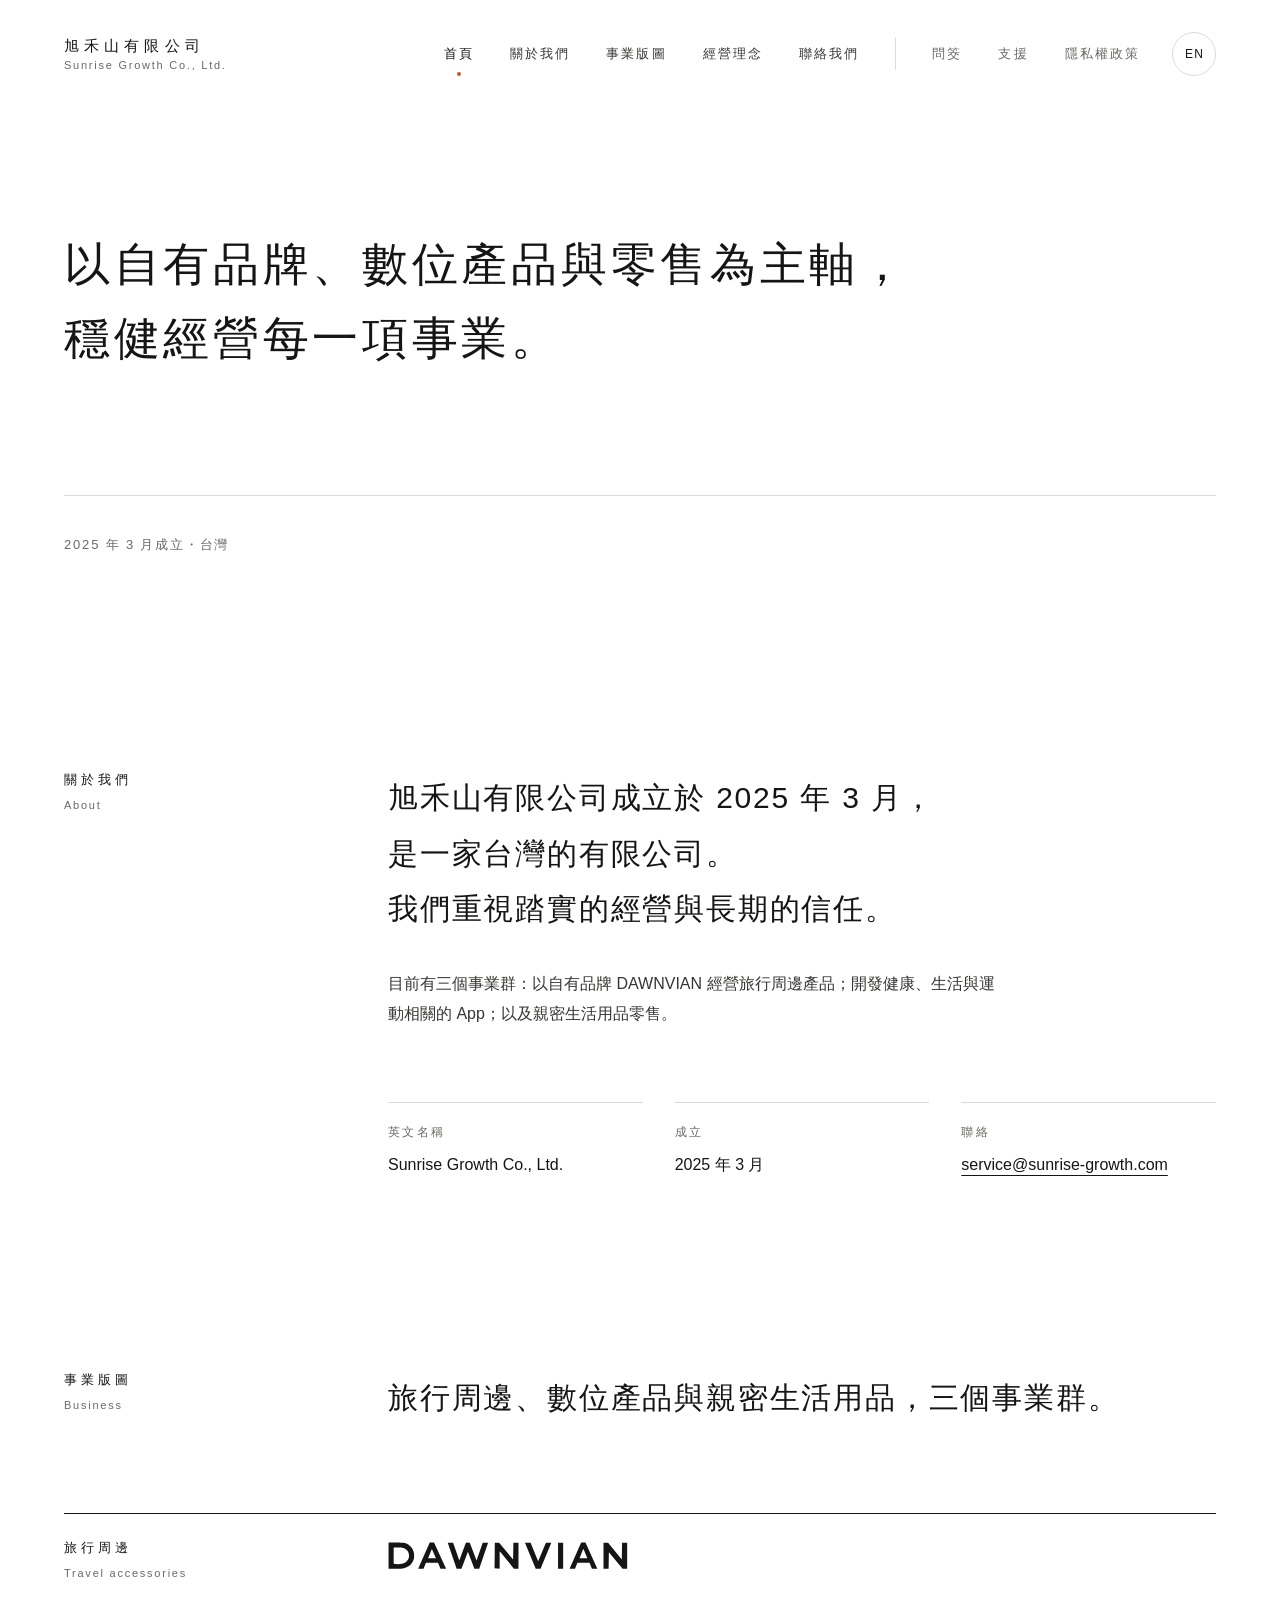
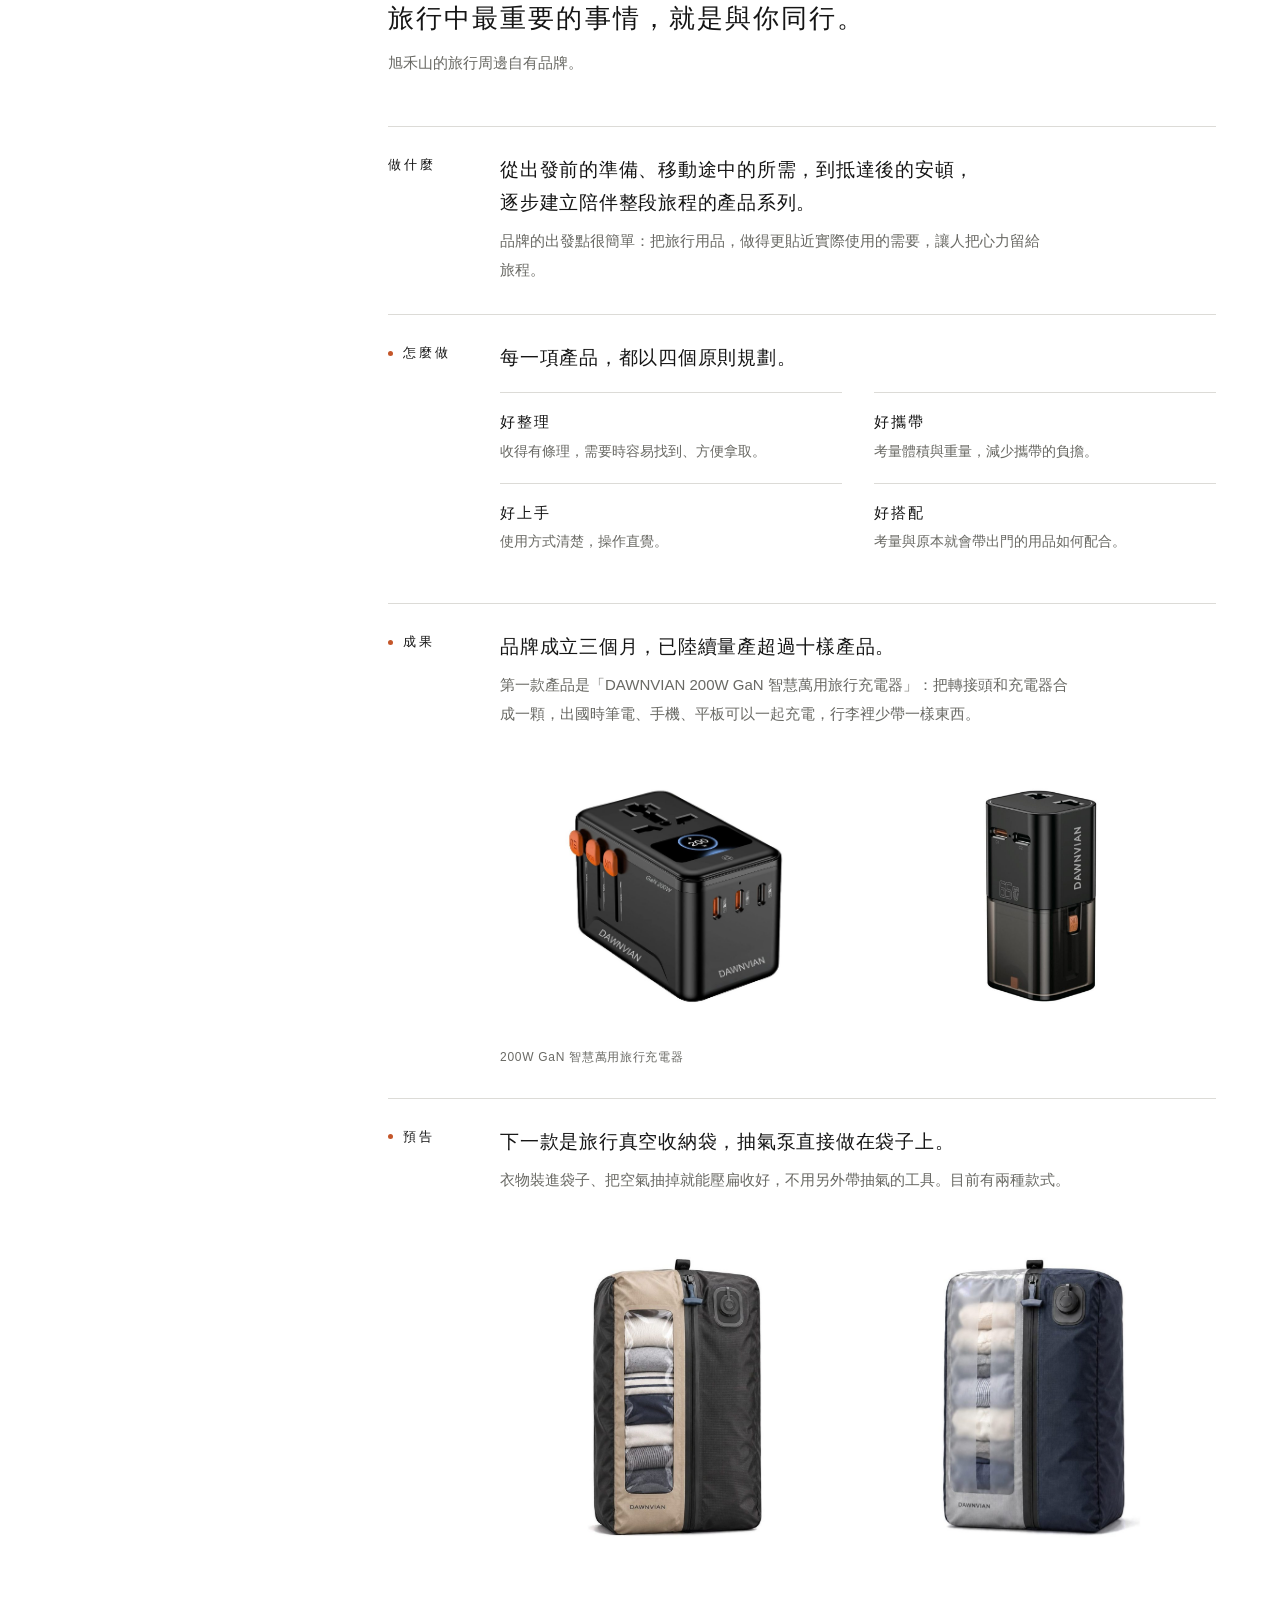
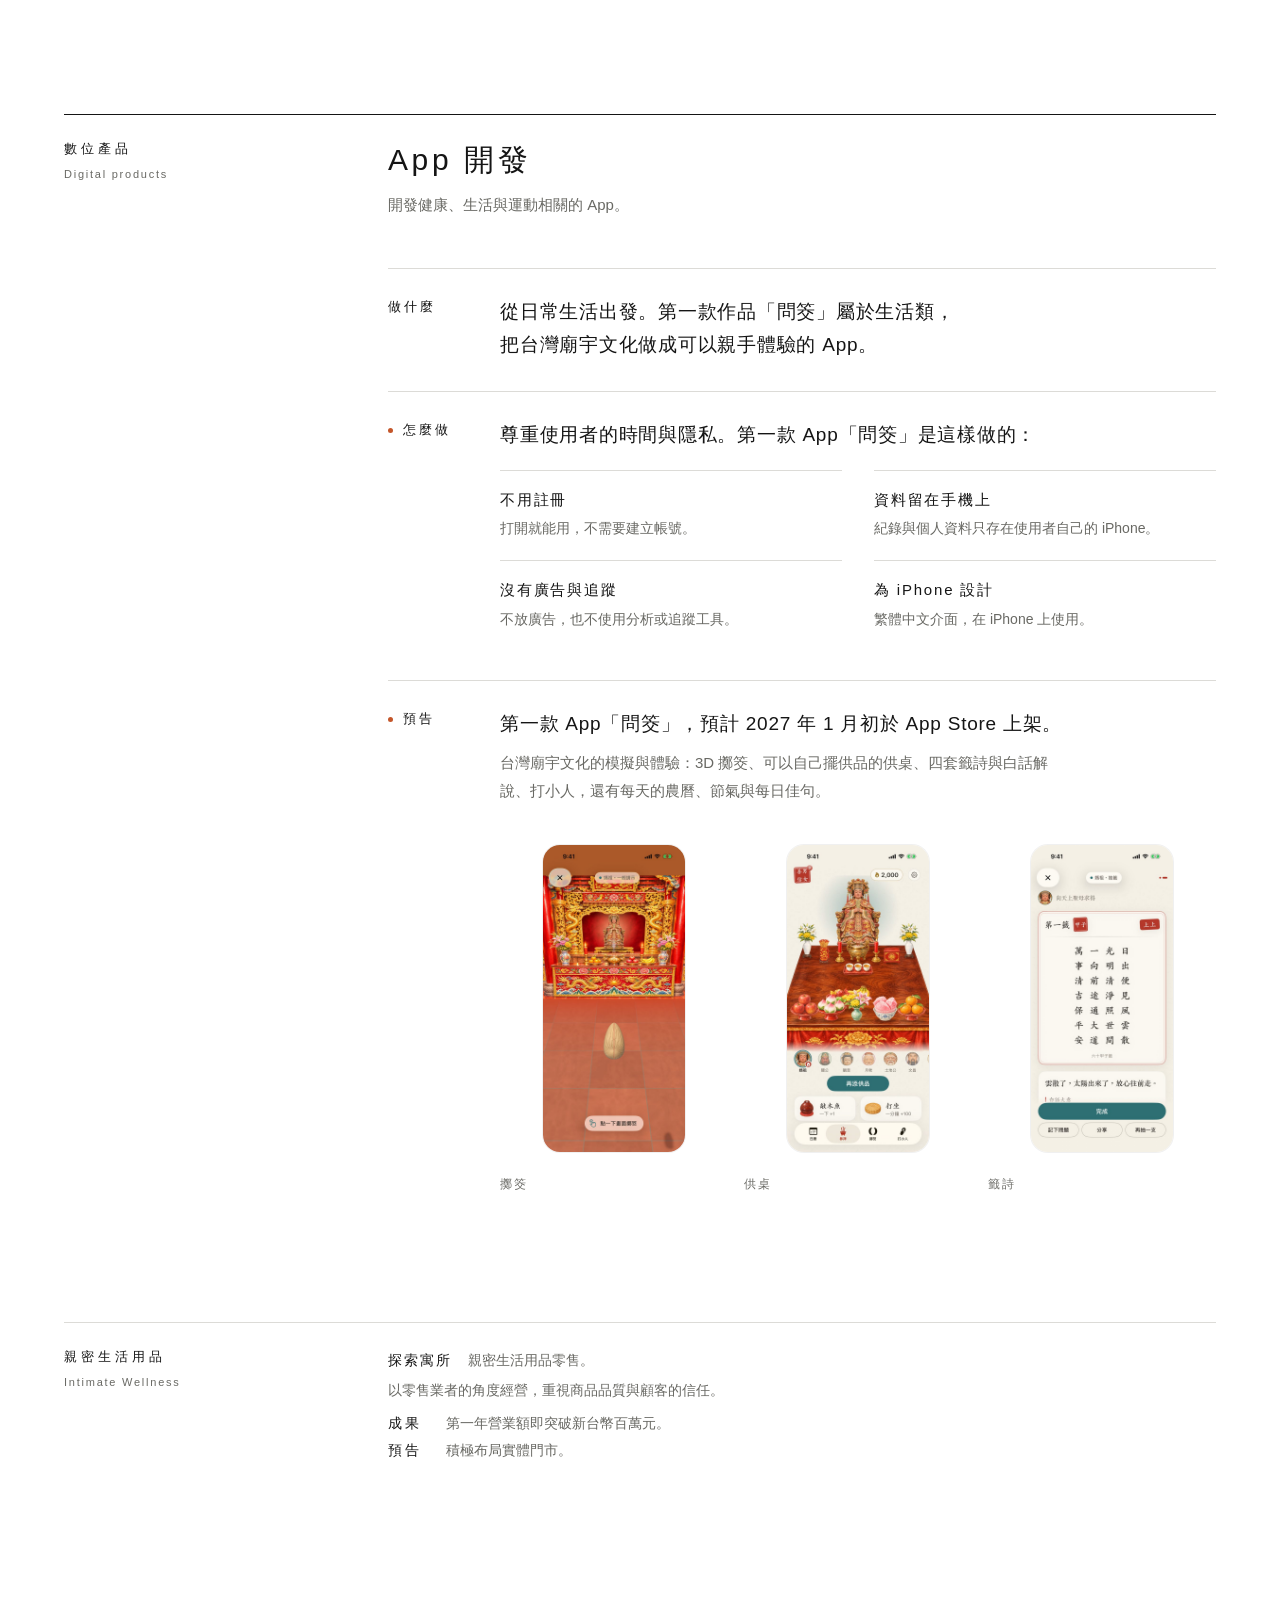
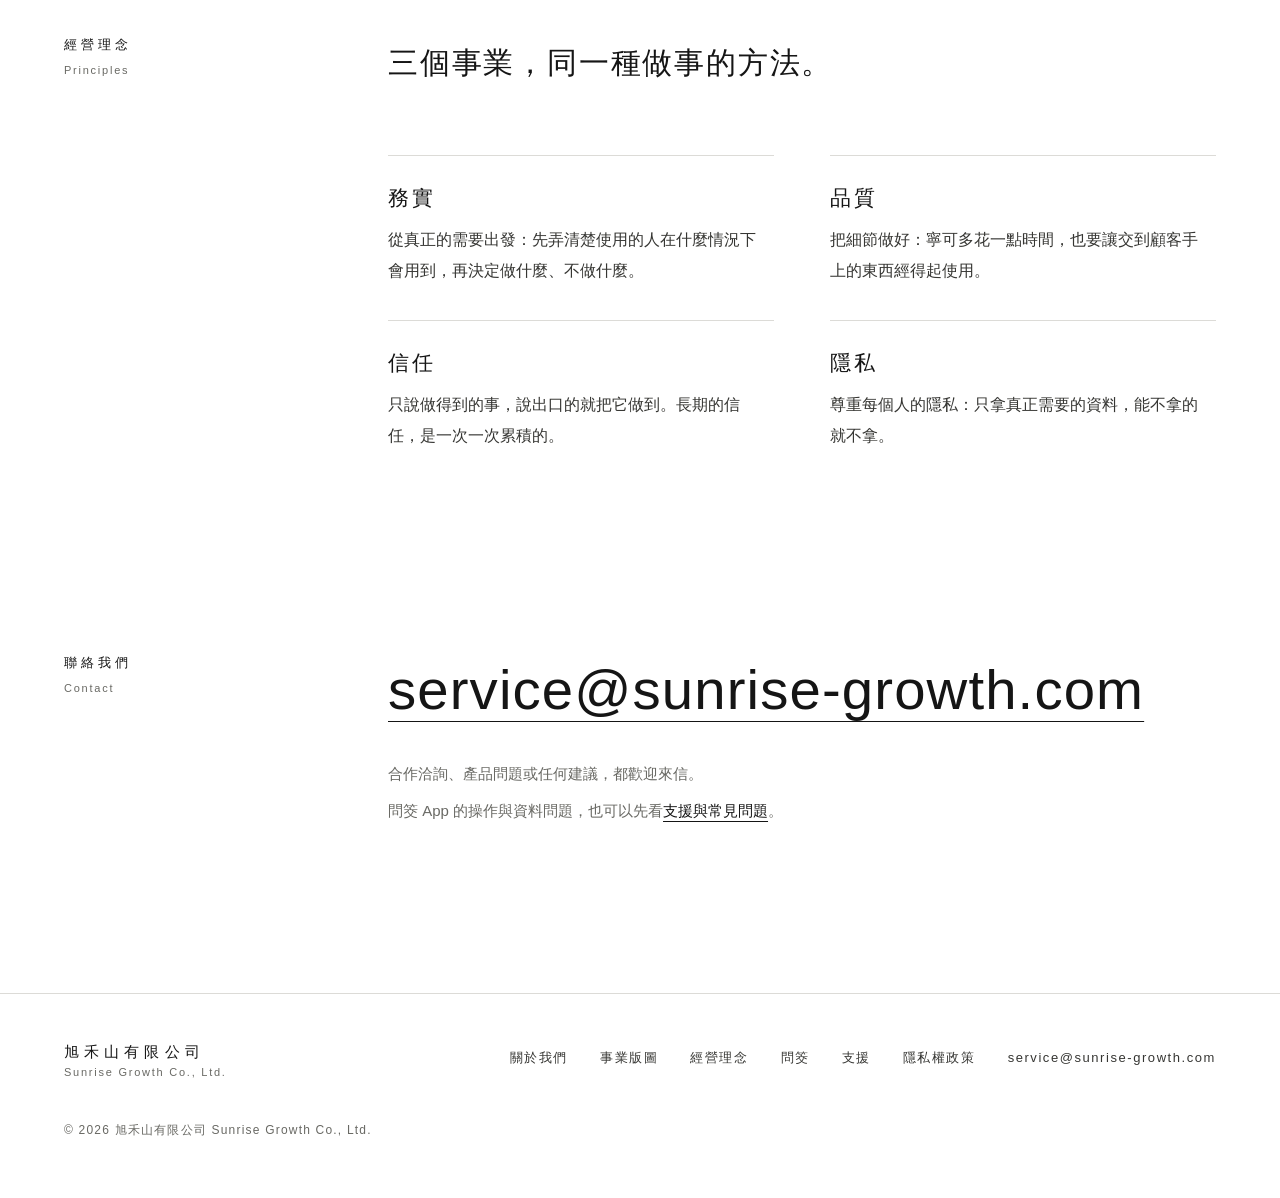
==== commit fa1fe0ec: "Update site: longer copy, English pages, new screenshots" ====
--- a/index.html
+++ b/index.html
@@ -1,155 +1,238 @@
 <!doctype html>
-<html lang="zh-Hant-TW">
+<html lang="zh-Hant">
 <head>
 <meta charset="utf-8">
 <meta name="viewport" content="width=device-width, initial-scale=1">
 <title>旭禾山有限公司 Sunrise Growth Co., Ltd.</title>
-<meta name="description" content="旭禾山有限公司（Sunrise Growth Co., Ltd.）經營自有品牌與電子商務，也開發 iPhone App。第一個 App「問筊」即將上架。">
+<meta name="description" content="旭禾山有限公司（Sunrise Growth Co., Ltd.）成立於 2025 年 3 月，是一家台灣的有限公司。事業群包括旅行周邊品牌 DAWNVIAN、App 開發，以及親密生活用品零售。">
 <link rel="canonical" href="https://sunrise-growth.com/">
-<meta property="og:type" content="website">
-<meta property="og:locale" content="zh_TW">
-<meta property="og:site_name" content="旭禾山有限公司 Sunrise Growth Co., Ltd.">
-<meta property="og:title" content="旭禾山有限公司 Sunrise Growth Co., Ltd.">
-<meta property="og:description" content="經營自有品牌與電子商務，也開發 iPhone App。">
-<meta property="og:url" content="https://sunrise-growth.com/">
-<meta name="theme-color" content="#edf1f0" media="(prefers-color-scheme: light)">
-<meta name="theme-color" content="#0d1520" media="(prefers-color-scheme: dark)">
-<link rel="icon" href="favicon.svg" type="image/svg+xml">
-<link rel="apple-touch-icon" href="apple-touch-icon.png">
+<link rel="alternate" hreflang="zh-Hant" href="https://sunrise-growth.com/">
+<link rel="alternate" hreflang="en" href="https://sunrise-growth.com/index-en.html">
+<link rel="alternate" hreflang="x-default" href="https://sunrise-growth.com/">
+<meta name="color-scheme" content="light">
+<meta name="theme-color" content="#ffffff">
 <link rel="stylesheet" href="site.css">
-<script>document.documentElement.classList.add("js")</script>
 <script src="site.js" defer></script>
 <script type="application/ld+json">
-{"@context": "https://schema.org", "@type": "Organization", "name": "旭禾山有限公司", "legalName": "旭禾山有限公司", "alternateName": "Sunrise Growth Co., Ltd.", "url": "https://sunrise-growth.com/", "email": "service@sunrise-growth.com"}
+{"@context": "https://schema.org", "@type": "Organization", "name": "旭禾山有限公司", "legalName": "旭禾山有限公司", "alternateName": "Sunrise Growth Co., Ltd.", "url": "https://sunrise-growth.com/", "email": "service@sunrise-growth.com", "foundingDate": "2025-03"}
 </script>
 </head>
-<body class="is-home">
+<body class="page-home" data-self="index.html">
 <a class="skip" href="#main">跳到主要內容</a>
 <header class="site-header">
-<div class="wrap">
-<a class="brand" href="index.html" aria-label="旭禾山有限公司 首頁">
-<svg class="brand-mark" viewBox="0 0 64 64" aria-hidden="true"><defs><clipPath id="mark-clip"><rect width="64" height="64" rx="15"/></clipPath></defs><g clip-path="url(#mark-clip)"><rect width="64" height="64" class="f-sky1"/><circle cx="39" cy="31" r="12" class="f-sun"/><path d="M0 45 18 27 27 36 36 28 52 41 64 34V64H0Z" class="f-far"/><path d="M0 52 15 46 28 50 44 44 64 50V64H0Z" class="f-field"/></g><rect x="4" y="4" width="56" height="56" rx="11" class="s-rim" stroke-width="2.2"/></svg>
-<span class="brand-text"><span class="brand-zh">旭禾山有限公司</span><span class="brand-en" lang="en">Sunrise Growth Co., Ltd.</span></span>
-</a>
-<nav class="site-nav" aria-label="主要">
-<a href="index.html" aria-current="page">首頁</a>
-<a href="wenjiao.html">問筊</a>
-<a href="support.html">支援</a>
-<a href="privacy.html">隱私權政策</a>
-</nav>
-</div>
+  <div class="wrap header-inner">
+    <a class="wordmark" href="index.html" aria-label="旭禾山有限公司 Sunrise Growth Co., Ltd. 首頁"><span class="zh">旭禾山有限公司</span><span class="en" lang="en">Sunrise Growth Co., Ltd.</span></a>
+    <nav class="nav" aria-label="主要導覽">
+      <ul class="nav-main">
+        <li><a href="index.html" aria-current="page">首頁</a></li>
+        <li><a href="index.html#about">關於我們</a></li>
+        <li><a href="index.html#business">事業版圖</a></li>
+        <li><a href="index.html#principles">經營理念</a></li>
+        <li><a href="index.html#contact">聯絡我們</a></li>
+      </ul>
+      <ul class="nav-sub">
+        <li><a href="wenjiao.html">問筊</a></li>
+        <li><a href="support.html">支援</a></li>
+        <li><a href="privacy.html">隱私權政策</a></li>
+      </ul>
+    </nav>
+    <a class="lang-switch" href="index-en.html" hreflang="en" lang="en" aria-label="Switch to English">EN</a>
+  </div>
 </header>
 
+<svg width="0" height="0" style="position:absolute" aria-hidden="true"><defs>
+<symbol id="dv" viewBox="28 19 892 101"><g fill="currentColor"><path d="M0 0 C66.282 0 66.282 0 83 16 C92.411 25.907 95.537 38.721 95.277 52.012 C94.691 64.106 88.966 76.123 80.086 84.344 C63.178 97.769 45.213 97.548 24.562 97.25 C16.457 97.168 8.351 97.085 0 97 C0 64.99 0 32.98 0 0 Z M19 18 C19 38.13 19 58.26 19 79 C32.524 81.254 50.024 82.012 62.004 74.473 C69.38 69.031 73.236 63.175 75.75 54.375 C76.639 45.931 75.447 37.357 70.215 30.367 C63.717 23.054 56.599 19.6 47 18 C37.76 18 28.52 18 19 18 Z " transform="translate(30,21)"/><path d="M0,0 L16,0 L61,97 L40,97 L31,75 L-14,75 L-23,97 L-43,97 Z M8,24 L-6,58 L23,58 Z" transform="translate(183,21)"/><path d="M0,0 L11,1 L36,67 L59,1 L79,1 L46,97 L28,97 L4,34 L-20,97 L-38,97 L-71,1 L-51,1 L-28,67 L-4,2 Z" transform="translate(321,21)"/><path d="M0,0 L16,0 L60,97 L40,97 L31,75 L-14,75 L-23,97 L-43,97 Z M7,25 L-6,58 L23,58 L9,25 Z" transform="translate(746,21)"/><path d="M0,0 L16,0 L68,62 L69,0 L88,0 L88,96 L71,96 L20,33 L18,33 L18,96 L-1,95 Z" transform="translate(425,22)"/><path d="M0,0 L21,0 L49,69 L78,0 L98,0 L58,96 L40,96 Z" transform="translate(537,22)"/><path d="M0,0 L19,0 L19,96 L0,96 Z" transform="translate(660,22)"/><path d="M0,0 L17,0 L68,62 L69,0 L88,0 L88,96 L71,96 L20,35 L19,96 L0,96 Z" transform="translate(829,22)"/></g></symbol>
+</defs></svg>
+
 <main id="main">
-
-<section class="hero wrap" aria-label="公司簡介">
-<h1 class="signboard"><span class="sign-main">旭禾山</span><span class="sign-sub">有限公司</span></h1>
-<p class="legal-en" lang="en">Sunrise Growth Co., Ltd.</p>
-<figure class="hero-plate">
-<svg class="dawn" viewBox="0 0 720 320" role="img" aria-labelledby="dawn-title">
-<title id="dawn-title">旭日從山後升起，山前是一片稻田</title>
-<defs>
-<clipPath id="dawn-clip"><rect width="720" height="320" rx="22"/></clipPath>
-<g id="stalk">
-<path d="M0 0C1-28 3-56 9-84" class="s-leaf" stroke-width="3" stroke-linecap="round"/>
-<path d="M1-14C-10-30-20-42-33-50-20-38-8-27 2-21Z" class="f-leaf"/>
-<path d="M3-31C14-46 25-55 39-60 27-48 15-41 5-37Z" class="f-leaf"/>
-<path d="M9-84C22-88 34-76 36-52" class="s-grain" stroke-width="1.6"/>
-<path d="M9-84C22-88 34-76 36-52" class="s-grain" stroke-width="7" stroke-linecap="round" stroke-dasharray="0.1 8"/>
-</g>
-</defs>
-<g clip-path="url(#dawn-clip)">
-<rect width="720" height="320" class="f-sky1"/>
-<rect y="118" width="720" height="202" class="f-sky2 glow"/>
-<rect y="158" width="720" height="162" class="f-sky3 glow"/>
-<g class="sun"><circle cx="503" cy="164" r="52" class="f-sun"/></g>
-<path d="M0 212L44 194Q56 188 68 192L108 206 160 164Q170 156 180 162L232 196 268 182Q278 178 288 172L322 146Q332 139 342 146L392 186 428 176 462 186Q500 196 534 176L580 132Q592 122 604 130L652 166 690 156 720 166V320H0Z" class="f-far"/>
-<path d="M0 240L52 226Q64 221 76 225L120 238 184 212Q195 207 206 212L262 234 318 226 372 206Q383 201 394 207L446 232 520 218Q531 214 542 219L600 240 660 222Q671 218 682 223L720 232V320H0Z" class="f-mid"/>
-<path d="M0 262C140 248 300 252 460 256 560 258 650 252 720 246V320H0Z" class="f-field"/>
-<path d="M0 284C160 272 330 276 520 278 600 279 670 274 720 270" class="s-field" stroke-width="2"/>
-<path d="M0 304C180 294 360 298 540 300 620 301 680 297 720 294" class="s-field" stroke-width="2"/>
-<use href="#stalk" transform="translate(286 322) scale(0.62)"/>
-<use href="#stalk" transform="translate(330 327) scale(0.7)"/>
-<use href="#stalk" transform="translate(377 320) scale(0.58)"/>
-<use href="#stalk" transform="translate(421 328) scale(0.74)"/>
-<use href="#stalk" transform="translate(468 322) scale(0.6)"/>
-<use href="#stalk" transform="translate(515 330) scale(0.78)"/>
-<use href="#stalk" transform="translate(563 324) scale(0.64)"/>
-<use href="#stalk" transform="translate(52 330) scale(1.05)"/>
-<use href="#stalk" transform="translate(96 336) scale(1.25)"/>
-<use href="#stalk" transform="translate(142 328) scale(0.95)"/>
-<use href="#stalk" transform="translate(186 338) scale(1.18)"/>
-<use href="#stalk" transform="translate(232 332) scale(0.9)"/>
-<use href="#stalk" transform="translate(618 334) scale(1.1)"/>
-<use href="#stalk" transform="translate(662 338) scale(1.28)"/>
-</g>
-<rect x="10" y="10" width="700" height="300" rx="14" class="s-rim" stroke-width="3"/>
-</svg>
-</figure>
-<p class="hero-lead">經營自有品牌與電子商務，也開發 iPhone App。</p>
-<p class="hero-mail"><a href="mailto:service@sunrise-growth.com">service@sunrise-growth.com</a></p>
-</section>
-
-<section class="section wrap business" aria-labelledby="business-title">
-<h2 class="section-title" id="business-title">我們做的事</h2>
-<div>
-<dl class="lines">
-<div class="line"><dt><span class="tag-plate">自有品牌</span></dt><dd>經營自己的品牌與商品。</dd></div>
-<div class="line"><dt><span class="tag-plate">電子商務</span></dt><dd>在網路上經營商店、銷售商品。</dd></div>
-<div class="line"><dt><span class="tag-plate">App 開發</span></dt><dd>開發 iPhone App，第一個作品<a href="wenjiao.html">「問筊」</a>即將上架。</dd></div>
-</dl>
-</div>
-</section>
-
-<section class="section wrap" aria-labelledby="wenjiao-title">
-<div class="board plate">
-<div class="board-text">
-<h2 id="wenjiao-title">問筊 <span class="soon">即將上架</span></h2>
-<p class="board-lead">台灣廟宇文化的模擬與體驗：擲筊、參拜、抽籤、打小人，還有每天的農曆與節氣。</p>
-<p class="board-note">iPhone App。不用註冊帳號，資料只存在手機上，沒有廣告與追蹤。</p>
-<p class="board-links"><a href="wenjiao.html">認識問筊</a><a href="support.html">支援與常見問題</a><a href="privacy.html">隱私權政策</a></p>
-</div>
-<div class="board-phones">
-<figure class="phone"><img src="shot-jiao.jpg" width="600" height="1304" loading="lazy" decoding="async" alt="擲筊畫面：神桌前的紅磚地上，一片筊杯正要落地"></figure>
-<figure class="phone"><img src="shot-altar.jpg" width="600" height="1304" loading="lazy" decoding="async" alt="參拜畫面：媽祖神像前的供桌，擺著水果、壽桃與鮮花"></figure>
-<figure class="phone"><img src="shot-lot.jpg" width="600" height="1304" loading="lazy" decoding="async" alt="籤詩畫面：六十甲子籤第一籤，直排的七言籤詩"></figure>
-</div>
-</div>
-</section>
-
-<section class="section wrap closing" aria-label="聯絡我們與英文摘要">
-<div class="contact-block">
-<h2 class="section-title" id="contact">聯絡我們</h2>
-<a class="contact-mail" href="mailto:service@sunrise-growth.com">service@sunrise-growth.com</a>
-<p class="contact-note">有任何問題，歡迎來信。</p>
-</div>
-<div class="white-plate" lang="en">
-<h2 id="english">In English</h2>
-<dl class="facts">
-<div><dt>Company</dt><dd>Sunrise Growth Co., Ltd. (<span lang="zh-Hant-TW">旭禾山有限公司</span>), a limited company in Taiwan.</dd></div>
-<div><dt>Business</dt><dd>Our own brands and e-commerce. We also develop iPhone apps.</dd></div>
-<div><dt>Product</dt><dd>Wenjiao (<span lang="zh-Hant-TW">問筊</span>), our first iPhone app: a cultural simulation of temple customs in Taiwan, with moon blocks, an offering altar, poem lots and a lunar calendar. Coming soon to the App Store. See the <a href="wenjiao.html">product page</a>, <a href="support.html">support</a> and <a href="privacy.html">privacy policy</a> (in Traditional Chinese).</dd></div>
-<div><dt>Contact</dt><dd><a href="mailto:service@sunrise-growth.com">service@sunrise-growth.com</a></dd></div>
-</dl>
-</div>
-</section>
-
+  <section class="hero" id="top" aria-labelledby="company-statement">
+    <div class="wrap">
+      <h1 id="company-statement" class="h1-statement"><span class="clause c1">以自有品牌、數位產品</span><span class="clause c2">與零售為主軸，</span><span class="clause">穩健經營每一項事業。</span></h1>
+      <div class="hero-foot solo">
+        <p class="hero-meta">2025&nbsp;年&nbsp;3&nbsp;月成立・台灣</p>
+      </div>
+    </div>
+  </section>
+
+  <section class="section" id="about" aria-labelledby="about-title">
+    <div class="wrap row">
+      <h2 class="label" id="about-title">關於我們<span lang="en">About</span></h2>
+      <div>
+        <p class="statement">旭禾山有限公司成立於 2025&nbsp;年&nbsp;3&nbsp;月，是一家台灣的有限公司。我們重視踏實的經營與長期的信任。</p>
+        <p class="body">目前有三個事業群：以自有品牌 DAWNVIAN 經營旅行周邊產品；開發健康、生活與運動相關的 App；以及親密生活用品零售。</p>
+        <dl class="facts-row">
+          <div><dt>英文名稱</dt><dd lang="en">Sunrise Growth Co., Ltd.</dd></div>
+          <div><dt>成立</dt><dd>2025&nbsp;年&nbsp;3&nbsp;月</dd></div>
+          <div><dt>聯絡</dt><dd><a class="u" href="mailto:service@sunrise-growth.com">service@sunrise-growth.com</a></dd></div>
+        </dl>
+      </div>
+    </div>
+  </section>
+
+  <section class="section" id="business" aria-labelledby="business-title">
+    <div class="wrap">
+      <div class="row">
+        <h2 class="label" id="business-title">事業版圖<span lang="en">Business</span></h2>
+        <div>
+          <p class="statement">旅行周邊、數位產品與親密生活用品，三個事業群。</p>
+        </div>
+      </div>
+
+      <article class="group" aria-labelledby="g-travel">
+        <div class="group-head">
+          <h3 class="group-name" id="g-travel">旅行周邊<span lang="en">Travel accessories</span></h3>
+          <div>
+            <svg class="dv-logo" role="img" aria-label="DAWNVIAN"><use href="#dv"/></svg>
+            <p class="slogan">旅行中最重要的事情，就是與你同行。</p>
+            <p class="g-desc">旭禾山的旅行周邊自有品牌。</p>
+          </div>
+        </div>
+        <dl class="report">
+          <div class="r-row">
+            <dt>做什麼</dt>
+            <dd>
+              <p class="r-text">從出發前的準備、移動途中的所需，到抵達後的安頓，逐步建立陪伴整段旅程的產品系列。</p>
+              <p class="r-sub">品牌的出發點很簡單：把旅行用品，做得更貼近實際使用的需要，讓人把心力留給旅程。</p>
+            </dd>
+          </div>
+          <div class="r-row">
+            <dt>怎麼做</dt>
+            <dd>
+              <p class="r-text">每一項產品，都以四個原則規劃。</p>
+              <dl class="tenets">
+                <div><dt>好整理</dt><dd>收得有條理，需要時容易找到、方便拿取。</dd></div>
+                <div><dt>好攜帶</dt><dd>考量體積與重量，減少攜帶的負擔。</dd></div>
+                <div><dt>好上手</dt><dd>使用方式清楚，操作直覺。</dd></div>
+                <div><dt>好搭配</dt><dd>考量與原本就會帶出門的用品如何配合。</dd></div>
+              </dl>
+            </dd>
+          </div>
+          <div class="r-row">
+            <dt>成果</dt>
+            <dd>
+              <p class="r-text">品牌成立三個月，已陸續量產超過十樣產品。</p>
+              <p class="r-sub">第一款產品是「DAWNVIAN 200W GaN 智慧萬用旅行充電器」：把轉接頭和充電器合成一顆，出國時筆電、手機、平板可以一起充電，行李裡少帶一樣東西。</p>
+              <div class="gallery gallery-wide">
+                <figure><span class="box"><img class="on-white" src="dv-product-front.jpg" width="960" height="955" loading="lazy" decoding="async" alt="DAWNVIAN 200W GaN 智慧萬用旅行充電器"></span><figcaption>200W GaN 智慧萬用旅行充電器</figcaption></figure>
+                <figure><span class="box"><img class="on-white" src="dv-product-2.jpg" width="449" height="815" loading="lazy" decoding="async" alt="DAWNVIAN 產品"></span></figure>
+              </div>
+            </dd>
+          </div>
+          <div class="r-row">
+            <dt>預告</dt>
+            <dd>
+              <p class="r-text">下一款是旅行真空收納袋，抽氣泵直接做在袋子上。</p>
+              <p class="r-sub">衣物裝進袋子、把空氣抽掉就能壓扁收好，不用另外帶抽氣的工具。目前有兩種款式。</p>
+              <div class="gallery">
+                <figure><span class="box"><img class="on-white" src="dv-bag-a.jpg" width="620" height="960" loading="lazy" decoding="async" alt="DAWNVIAN 旅行真空收納袋，卡其與黑色"></span></figure>
+                <figure><span class="box"><img class="on-white" src="dv-bag-c.jpg" width="698" height="958" loading="lazy" decoding="async" alt="DAWNVIAN 旅行真空收納袋，灰色與深藍色"></span></figure>
+              </div>
+            </dd>
+          </div>
+        </dl>
+      </article>
+
+      <article class="group" aria-labelledby="g-digital">
+        <div class="group-head">
+          <h3 class="group-name" id="g-digital">數位產品<span lang="en">Digital products</span></h3>
+          <div>
+            <p class="app-title">App 開發</p>
+            <p class="g-desc">開發健康、生活與運動相關的 App。</p>
+          </div>
+        </div>
+        <dl class="report">
+          <div class="r-row">
+            <dt>做什麼</dt>
+            <dd>
+              <p class="r-text">從日常生活出發。第一款作品「問筊」屬於生活類，把台灣廟宇文化做成可以親手體驗的 App。</p>
+            </dd>
+          </div>
+          <div class="r-row">
+            <dt>怎麼做</dt>
+            <dd>
+              <p class="r-text">尊重使用者的時間與隱私。第一款 App「問筊」是這樣做的：</p>
+              <dl class="tenets">
+                <div><dt>不用註冊</dt><dd>打開就能用，不需要建立帳號。</dd></div>
+                <div><dt>資料留在手機上</dt><dd>紀錄與個人資料只存在使用者自己的 iPhone。</dd></div>
+                <div><dt>沒有廣告與追蹤</dt><dd>不放廣告，也不使用分析或追蹤工具。</dd></div>
+                <div><dt>為 iPhone 設計</dt><dd>繁體中文介面，在 iPhone 上使用。</dd></div>
+              </dl>
+            </dd>
+          </div>
+          <div class="r-row">
+            <dt>預告</dt>
+            <dd>
+              <p class="r-text">第一款 App「問筊」，預計 2027&nbsp;年&nbsp;1&nbsp;月初於 App&nbsp;Store&nbsp;上架。</p>
+              <p class="r-sub">台灣廟宇文化的模擬與體驗：3D 擲筊、可以自己擺供品的供桌、四套籤詩與白話解說、打小人，還有每天的農曆、節氣與每日佳句。</p>
+              <div class="shots">
+                <figure class="shot"><span class="box"><img src="shot-jiao.jpg" width="600" height="1304" loading="lazy" decoding="async" alt="問筊的擲筊畫面：媽祖神桌前的紅磚地上有一片筊杯"></span><figcaption>擲筊</figcaption></figure>
+                <figure class="shot"><span class="box"><img src="shot-altar.jpg" width="600" height="1304" loading="lazy" decoding="async" alt="問筊的參拜畫面：媽祖神像前的供桌擺著水果、壽桃與鮮花"></span><figcaption>供桌</figcaption></figure>
+                <figure class="shot"><span class="box"><img src="shot-lot.jpg" width="600" height="1304" loading="lazy" decoding="async" alt="問筊的籤詩畫面：六十甲子籤第一籤，七言四句直排，右上角標著上上"></span><figcaption>籤詩</figcaption></figure>
+              </div>
+            </dd>
+          </div>
+        </dl>
+      </article>
+
+      <article class="group group-sm" aria-labelledby="g-retail">
+        <div class="group-head">
+          <h3 class="group-name" id="g-retail">親密生活用品<span lang="en">Intimate Wellness</span></h3>
+          <div>
+            <p class="sm-brand"><strong>探索寓所</strong>親密生活用品零售。</p>
+            <p class="sm-desc">以零售業者的角度經營，重視商品品質與顧客的信任。</p>
+            <dl class="sm-report">
+              <div><dt>成果</dt><dd>第一年營業額即突破新台幣百萬元。</dd></div>
+              <div><dt>預告</dt><dd>積極布局實體門市。</dd></div>
+            </dl>
+          </div>
+        </div>
+      </article>
+    </div>
+  </section>
+
+  <section class="section" id="principles" aria-labelledby="principles-title">
+    <div class="wrap row">
+      <h2 class="label" id="principles-title">經營理念<span lang="en">Principles</span></h2>
+      <div>
+        <p class="statement">三個事業，同一種做事的方法。</p>
+        <dl class="tenets tenets-lg">
+          <div><dt>務實</dt><dd>從真正的需要出發：先弄清楚使用的人在什麼情況下會用到，再決定做什麼、不做什麼。</dd></div>
+          <div><dt>品質</dt><dd>把細節做好：寧可多花一點時間，也要讓交到顧客手上的東西經得起使用。</dd></div>
+          <div><dt>信任</dt><dd>只說做得到的事，說出口的就把它做到。長期的信任，是一次一次累積的。</dd></div>
+          <div><dt>隱私</dt><dd>尊重每個人的隱私：只拿真正需要的資料，能不拿的就不拿。</dd></div>
+        </dl>
+      </div>
+    </div>
+  </section>
+
+  <section class="section contact" id="contact" aria-labelledby="contact-title">
+    <div class="wrap row">
+      <h2 class="label" id="contact-title">聯絡我們<span lang="en">Contact</span></h2>
+      <div>
+        <a class="mail u" href="mailto:service@sunrise-growth.com">service@sunrise-growth.com</a>
+        <p class="note">合作洽詢、產品問題或任何建議，都歡迎來信。</p>
+        <p class="note">問筊 App 的操作與資料問題，也可以先看<a class="u" href="support.html">支援與常見問題</a>。</p>
+      </div>
+    </div>
+  </section>
 </main>
 
 <footer class="site-footer">
-<div class="wrap footer-grid">
-<p class="footer-name">旭禾山有限公司<span lang="en">Sunrise Growth Co., Ltd.</span></p>
-<nav aria-label="頁尾">
-<ul class="footer-nav">
-<li><a href="index.html">首頁</a></li>
-<li><a href="wenjiao.html">問筊</a></li>
-<li><a href="support.html">支援</a></li>
-<li><a href="privacy.html">隱私權政策</a></li>
-<li><a href="mailto:service@sunrise-growth.com">service@sunrise-growth.com</a></li>
-</ul>
-</nav>
-<p class="footer-small">© 2026 旭禾山有限公司</p>
-</div>
+  <div class="wrap">
+    <div class="footer-inner">
+      <p class="wordmark"><span class="zh">旭禾山有限公司</span><span class="en" lang="en">Sunrise Growth Co., Ltd.</span></p>
+      <nav class="footer-links" aria-label="頁尾導覽">
+        <a href="index.html#about">關於我們</a>
+        <a href="index.html#business">事業版圖</a>
+        <a href="index.html#principles">經營理念</a>
+        <a href="wenjiao.html">問筊</a>
+        <a href="support.html">支援</a>
+        <a href="privacy.html">隱私權政策</a>
+        <a href="mailto:service@sunrise-growth.com">service@sunrise-growth.com</a>
+      </nav>
+    </div>
+    <p class="copyright">© 2026 旭禾山有限公司 <span lang="en">Sunrise Growth Co., Ltd.</span></p>
+  </div>
 </footer>
 </body>
 </html>
--- a/site.css
+++ b/site.css
@@ -1,764 +1,363 @@
-/* 旭禾山有限公司 sunrise-growth.com：四頁共用的樣式 */
+/* 旭禾山有限公司 sunrise-growth.com 八頁（中文四頁、英文四頁）共用的樣式 */
 
 :root {
-  color-scheme: light dark;
-  --ground: #edf1f0;
-  --ground-raise: #f8faf9;
-  --ink: #132031;
-  --ink-soft: #4a5867;
-  --rule: rgba(19, 32, 49, 0.14);
-  --plate: #1d365a;
-  --plate-ink: #f5f7f6;
-  --plate-soft: #bccadb;
-  --plate-link: #d6e5f7;
-  --rim: rgba(245, 247, 246, 0.9);
-  --link: #1b4f8f;
-  --link-line: rgba(27, 79, 143, 0.35);
-  --focus: #1b4f8f;
-  --sun: #f0a733;
-  --grain: #ebb94f;
-  --leaf: #6d9a62;
-  --field: #2f5d4c;
-  --field-line: #3f7560;
-  --sky-1: #1d365a;
-  --sky-2: #22406a;
-  --sky-3: #2a4b78;
-  --ridge-far: #46689a;
-  --ridge-mid: #33568a;
-  --select: #f7d891;
-  --shadow-plate: 0 1px 1px rgba(19, 32, 49, 0.1), 0 16px 30px -20px rgba(19, 32, 49, 0.6);
-  --font: "Avenir Next", "Segoe UI", "PingFang TC", "Noto Sans TC", "Noto Sans CJK TC", "Microsoft JhengHei", "Heiti TC", system-ui, sans-serif;
-  --ease-out: cubic-bezier(0.16, 1, 0.3, 1);
-  --gutter: 16px;
-  --measure: 40em;
-}
-
-@media (prefers-color-scheme: dark) {
-  :root {
-    --ground: #0d1520;
-    --ground-raise: #142030;
-    --ink: #e7ecf0;
-    --ink-soft: #a6b2bf;
-    --rule: rgba(231, 236, 240, 0.14);
-    --plate: #1f3b62;
-    --plate-soft: #b3c3d6;
-    --link: #9fc4f2;
-    --link-line: rgba(159, 196, 242, 0.4);
-    --focus: #f2c063;
-    --sky-1: #1f3b62;
-    --sky-2: #24436d;
-    --sky-3: #2c4d7b;
-    --select: #6b5320;
-    --shadow-plate: 0 1px 1px rgba(0, 0, 0, 0.4), 0 18px 34px -20px rgba(0, 0, 0, 0.9);
-  }
-}
-
-*,
-*::before,
-*::after { box-sizing: border-box; }
-
-html {
-  -webkit-text-size-adjust: 100%;
-  text-size-adjust: 100%;
-  scroll-behavior: smooth;
-  scrollbar-color: var(--ridge-far) var(--ground);
-}
-
-body {
-  margin: 0;
-  background: var(--ground);
-  color: var(--ink);
-  font-family: var(--font);
-  font-size: 17px;
-  line-height: 1.85;
-  overflow-wrap: anywhere;
-  font-kerning: normal;
-}
-
-::selection { background: var(--select); color: var(--ink); }
-
-img, svg { display: block; max-width: 100%; }
-img { height: auto; }
-
-h1, h2, h3 { margin: 0; line-height: 1.35; font-weight: 600; text-wrap: balance; }
-p { margin: 0 0 0.8em; }
-p:last-child { margin-bottom: 0; }
-
-a {
-  color: var(--link);
-  text-decoration-line: underline;
-  text-decoration-color: var(--link-line);
-  text-decoration-thickness: 1px;
-  text-underline-offset: 0.22em;
-  transition: text-decoration-color 160ms ease, text-decoration-thickness 160ms ease;
-}
-a:hover { text-decoration-color: var(--sun); text-decoration-thickness: 2px; }
-
-:focus-visible {
-  outline: 3px solid var(--focus);
-  outline-offset: 3px;
-  border-radius: 4px;
-}
-
-.wrap {
-  width: min(100% - 2 * var(--gutter), 1200px);
-  margin-inline: auto;
-}
-
-.skip {
-  position: absolute;
-  left: var(--gutter);
-  top: -100px;
-  z-index: 10;
-  padding: 10px 16px;
-  background: var(--plate);
-  color: var(--plate-ink);
-  border-radius: 8px;
-  text-decoration: none;
-}
+  color-scheme: light;
+  --bg: #ffffff;
+  /* 業主要白底：產品照本身是白底，底塊也用白色，畫面才不會有一塊一塊的落差 */
+  --stone: #ffffff;
+  --tile: #ffffff;
+  --ink: #151515;
+  --text: #363633;
+  --muted: #696964;
+  --hair: #dcdbd7;
+  --accent: #c4562a;
+  --edge: rgba(0, 0, 0, .06);
+  --font: "PingFang TC", "Noto Sans TC", "Microsoft JhengHei", sans-serif;
+  --latin: "Avenir Next", "Avenir", "Helvetica Neue", "Segoe UI", sans-serif;
+  --ease: cubic-bezier(.16, 1, .3, 1);
+  --wrap: 1280px;
+  --gutter: 64px;
+  --section: 168px;
+}
+
+/* base */
+*, *::before, *::after { box-sizing: border-box; }
+html { -webkit-text-size-adjust: 100%; text-size-adjust: 100%; scroll-behavior: smooth; }
+body { margin: 0; background: var(--bg); color: var(--text); font-family: var(--font); font-weight: 300; font-size: 16px; line-height: 1.9; -webkit-font-smoothing: antialiased; -moz-osx-font-smoothing: grayscale; }
+::selection { background: var(--ink); color: var(--bg); }
+a { color: inherit; text-decoration: none; }
+:focus-visible { outline: 2px solid var(--ink); outline-offset: 4px; }
+img { display: block; max-width: 100%; height: auto; }
+h1, h2, h3, h4, p, dl, dd, ol, ul, figure { margin: 0; }
+ol, ul { padding: 0; list-style: none; }
+button { font: inherit; color: inherit; }
+[lang="en"] { font-family: var(--latin); }
+[lang="zh-Hant"] { font-family: var(--font); }
+.wrap { width: 100%; max-width: calc(var(--wrap) + var(--gutter) * 2); margin: 0 auto; padding: 0 var(--gutter); }
+.skip { position: absolute; left: 16px; top: -60px; z-index: 10; background: var(--ink); color: var(--bg); padding: 8px 14px; font-size: 14px; }
 .skip:focus { top: 12px; }
-
-/* ---------- 琺瑯牌：深藍底、白色內框 ---------- */
-
-.plate {
-  position: relative;
-  background: var(--plate);
-  color: var(--plate-ink);
-  border-radius: 16px;
-  box-shadow: var(--shadow-plate);
-}
-.plate::before {
-  content: "";
-  position: absolute;
-  inset: 8px;
-  border: 2px solid var(--rim);
-  border-radius: 10px;
-  pointer-events: none;
-}
-
-/* 小門牌：放業務名稱、標籤 */
-.tag-plate {
-  position: relative;
-  display: inline-block;
-  padding: 9px 18px 10px;
-  background: var(--plate);
-  color: var(--plate-ink);
-  border-radius: 10px;
-  font-size: 17px;
-  font-weight: 600;
-  letter-spacing: 0.14em;
-  line-height: 1.4;
-  white-space: nowrap;
-}
-.tag-plate::before {
-  content: "";
-  position: absolute;
-  inset: 4px;
-  border: 1.5px solid var(--rim);
-  border-radius: 7px;
-  pointer-events: none;
-}
-
-/* 即將上架：黃色小牌 */
-.soon {
-  display: inline-block;
-  padding: 3px 10px 4px;
-  border-radius: 7px;
-  background: var(--sun);
-  color: #132031;
-  font-size: 14px;
-  font-weight: 600;
-  letter-spacing: 0.08em;
-  line-height: 1.5;
-  vertical-align: middle;
-  white-space: nowrap;
-}
-
-/* ---------- 導覽 ---------- */
-
-.site-header { padding-block: 14px 6px; }
-.site-header .wrap {
-  display: flex;
-  flex-wrap: wrap;
-  align-items: center;
-  justify-content: space-between;
-  gap: 8px 24px;
-}
-
-.brand {
-  display: inline-flex;
-  align-items: center;
-  gap: 12px;
-  color: var(--ink);
-  text-decoration: none;
-  min-height: 44px;
-}
-.brand:hover { color: var(--ink); }
-.brand-mark { width: 38px; height: 38px; flex: none; }
-.brand-text { display: grid; line-height: 1.25; }
-.brand-zh { font-size: 16px; font-weight: 600; letter-spacing: 0.08em; }
-.brand-en { font-size: 12.5px; color: var(--ink-soft); letter-spacing: 0.02em; }
-
-.site-nav { display: flex; flex-wrap: wrap; gap: 4px; }
-.site-nav a {
-  display: inline-flex;
-  align-items: center;
-  min-height: 44px;
-  padding: 0 12px;
-  border-radius: 9px;
-  color: var(--ink);
-  text-decoration: none;
-  font-size: 15.5px;
-  letter-spacing: 0.06em;
-  transition: background-color 160ms ease, color 160ms ease;
-}
-.site-nav a:hover { background: var(--rule); }
-.site-nav a[aria-current="page"] {
-  background: var(--plate);
-  color: var(--plate-ink);
-}
-
-@media (max-width: 559px) {
-  .site-nav { width: 100%; margin-inline: -12px; }
-  .site-nav a { padding: 0 12px; }
-  .is-home .site-nav { width: auto; margin-inline: 0; }
-  .is-home .site-nav a { padding: 0 10px; }
-}
-.is-home .brand-text { display: none; }
-
-/* ---------- 頁尾：深藍琺瑯長條 ---------- */
-
-.site-footer {
-  margin-top: clamp(64px, 10vw, 120px);
-  background: var(--plate);
-  color: var(--plate-ink);
-  padding-block: 40px 36px;
-}
-.site-footer a { color: var(--plate-link); text-decoration-color: rgba(214, 229, 247, 0.4); }
-.site-footer a:hover { text-decoration-color: var(--sun); }
-.site-footer :focus-visible { outline-color: var(--sun); }
-.footer-grid {
-  display: grid;
-  gap: 20px 40px;
-  grid-template-columns: 1fr;
-}
-.footer-name { font-size: 18px; font-weight: 600; letter-spacing: 0.1em; margin: 0; }
-.footer-name span { display: block; font-size: 14px; font-weight: 500; letter-spacing: 0.02em; color: var(--plate-soft); }
-.footer-nav { display: flex; flex-wrap: wrap; gap: 4px 20px; margin: 0; padding: 0; list-style: none; }
-.footer-nav a { display: inline-block; padding-block: 8px; }
-.footer-small { margin: 0; color: var(--plate-soft); font-size: 14px; }
-@media (min-width: 860px) {
-  .footer-grid { grid-template-columns: 1.2fr 1.6fr 1fr; align-items: start; }
-  .footer-small { text-align: right; }
-}
-
-/* ---------- 首頁：招牌與旭日 ---------- */
-
-.hero {
-  display: grid;
-  grid-template-columns: 1fr;
-  gap: 22px;
-  padding-block: 20px 8px;
-}
-
-.signboard {
-  position: relative;
-  justify-self: start;
-  display: flex;
-  align-items: baseline;
-  flex-wrap: wrap;
-  gap: 0 0.3em;
-  padding: 16px 26px 18px;
-  background: var(--plate);
-  color: var(--plate-ink);
-  border-radius: 16px;
-  box-shadow: var(--shadow-plate);
-  font-weight: 600;
-  line-height: 1.2;
-}
-.signboard::before {
-  content: "";
-  position: absolute;
-  inset: 7px;
-  border: 2px solid var(--rim);
-  border-radius: 10px;
-  pointer-events: none;
-}
-.sign-main { font-size: clamp(36px, 10.5vw, 44px); letter-spacing: 0.16em; margin-right: -0.16em; }
-.sign-sub { font-size: clamp(20px, 5.6vw, 24px); letter-spacing: 0.24em; }
-
-.legal-en {
-  margin: 0;
-  font-size: clamp(24px, 6.6vw, 40px);
-  font-weight: 600;
-  line-height: 1.15;
-  letter-spacing: -0.005em;
-}
-
-.hero-plate { margin: 0; }
-.hero-plate svg { width: 100%; height: auto; border-radius: 16px; box-shadow: var(--shadow-plate); }
-
-.hero-lead { font-size: clamp(19px, 4.8vw, 22px); line-height: 1.7; margin: 0; letter-spacing: 0.02em; }
-.hero-mail { margin: 0; font-size: 17px; }
-
-@media (min-width: 760px) {
-  .hero {
-    grid-template-columns: auto minmax(0, 1fr);
-    column-gap: clamp(28px, 4.5vw, 64px);
-    row-gap: 22px;
-    padding-block: clamp(28px, 4vw, 56px) 0;
-    align-items: start;
-  }
-  .signboard {
-    grid-row: 1 / span 4;
-    writing-mode: vertical-rl;
-    text-orientation: upright;
-    flex-wrap: nowrap;
-    padding: 34px 22px 30px;
-    gap: 0.35em;
-    align-items: center;
-  }
-  .signboard::before { inset: 9px; }
-  .sign-main { font-size: clamp(56px, 6vw, 84px); letter-spacing: 0.1em; margin: 0; }
-  .sign-sub { font-size: clamp(28px, 2.9vw, 40px); letter-spacing: 0.22em; }
-  .hero > :not(.signboard) { grid-column: 2; }
-  .legal-en { order: -1; }
-}
-
-/* 旭日升起：首頁唯一一個自己會動的地方 */
-.dawn .sun { animation: sun-rise 2.4s var(--ease-out) 0.25s both; }
-.dawn .glow { animation: glow-in 2.6s ease-out 0.25s both; }
-@keyframes sun-rise { from { transform: translateY(86px); } }
-@keyframes glow-in { from { opacity: 0; } }
-
-.f-sky1 { fill: var(--sky-1); }
-.f-sky2 { fill: var(--sky-2); }
-.f-sky3 { fill: var(--sky-3); }
-.f-sun { fill: var(--sun); }
-.f-far { fill: var(--ridge-far); }
-.f-mid { fill: var(--ridge-mid); }
-.f-field { fill: var(--field); }
-.s-field { stroke: var(--field-line); fill: none; }
-.f-leaf { fill: var(--leaf); }
-.s-leaf { stroke: var(--leaf); fill: none; }
-.s-grain { stroke: var(--grain); fill: none; }
-.s-rim { stroke: var(--rim); fill: none; }
-
-/* ---------- 首頁：業務 ---------- */
-
-.section { padding-top: clamp(64px, 9vw, 112px); }
-.section-title {
-  font-size: clamp(26px, 6.4vw, 34px);
-  letter-spacing: 0.08em;
-  margin-bottom: 28px;
-}
-
-.lines { margin: 0; display: grid; gap: 28px; }
-.line { display: grid; gap: 12px; align-items: start; }
-.line dt { margin: 0; }
-.line dd { margin: 0; font-size: 18px; line-height: 1.8; max-width: 30em; }
-.line dd a { white-space: nowrap; }
-.business .tag-plate { min-width: 8.4em; text-align: center; }
-
-@media (min-width: 760px) {
-  .business { display: grid; grid-template-columns: 4fr 8fr; gap: 0 48px; align-items: start; }
-  .business .section-title { margin: 6px 0 0; }
-  .line { grid-template-columns: 9.5em minmax(0, 1fr); gap: 28px; align-items: center; }
-  .line dt { justify-self: start; }
-}
-
-/* ---------- 首頁：問筊看板 ---------- */
-
-.board {
-  display: grid;
-  gap: 28px;
-  padding: 36px 26px 30px;
-  margin-top: 92px;
-}
-.board::before { inset: 9px; }
-.board-text { position: relative; }
-.board h2 {
-  font-size: clamp(36px, 9vw, 52px);
-  letter-spacing: 0.12em;
-  display: flex;
-  align-items: center;
-  flex-wrap: wrap;
-  gap: 8px 16px;
-  margin-bottom: 14px;
-}
-.board .soon { letter-spacing: 0.08em; }
-.board-lead { font-size: 19px; line-height: 1.75; }
-.board-note { color: var(--plate-soft); }
-.board a { color: var(--plate-link); text-decoration-color: rgba(214, 229, 247, 0.45); }
-.board a:hover { text-decoration-color: var(--sun); }
-.board :focus-visible { outline-color: var(--sun); }
-.board-links { display: flex; flex-wrap: wrap; gap: 6px 22px; margin-top: 18px; }
-.board-links a { display: inline-block; padding-block: 6px; }
-
-.board-phones {
-  position: relative;
-  display: grid;
-  grid-template-columns: repeat(3, minmax(0, 1fr));
-  gap: 10px;
-  align-items: end;
-  margin-top: -120px;
-  order: -1;
-}
-.board-phones .phone:nth-child(2) { transform: translateY(-26px); }
-
-@media (min-width: 760px) {
-  .board {
-    grid-template-columns: minmax(0, 5fr) minmax(0, 7fr);
-    gap: 40px;
-    align-items: end;
-    padding: 48px 48px 48px 52px;
-    margin-top: 150px;
-  }
-  .board-phones { order: 0; margin-top: -170px; gap: 18px; }
-  .board-phones .phone:nth-child(2) { transform: translateY(-40px); }
-}
-
-/* 手機外框 */
-.phone {
-  margin: 0;
-  padding: 2.4%;
-  background: #0b0e13;
-  border-radius: 13% / 6%;
-  box-shadow: 0 2px 2px rgba(0, 0, 0, 0.2), 0 24px 40px -24px rgba(0, 0, 0, 0.7);
-}
-.phone img { width: 100%; border-radius: 11% / 5.1%; background: #e9e3d6; }
-
-/* ---------- 首頁：英文摘要與聯絡 ---------- */
-
-.closing { display: grid; gap: 40px; }
-@media (min-width: 900px) {
-  .closing { grid-template-columns: minmax(0, 5fr) minmax(0, 7fr); gap: 56px; align-items: start; }
-}
-
-.contact-mail {
-  display: inline-block;
-  font-size: clamp(20px, 5.4vw, 30px);
-  font-weight: 600;
-  letter-spacing: 0.01em;
-  line-height: 1.3;
-  margin: 4px 0 14px;
-  overflow-wrap: anywhere;
-}
-.contact-note { color: var(--ink-soft); }
-@media (min-width: 400px) { .contact-mail { white-space: nowrap; } }
-@media (min-width: 900px) { .closing .contact-mail { font-size: clamp(20px, 2.1vw, 30px); } }
-.doc-content .contact-mail { display: block; width: fit-content; margin: 8px 0 4px; }
-
-/* 白底藍框的牌：英文摘要 */
-.white-plate {
-  position: relative;
-  background: var(--ground-raise);
-  border-radius: 16px;
-  padding: 30px 26px 28px;
-  box-shadow: var(--shadow-plate);
-}
-.white-plate::before {
-  content: "";
-  position: absolute;
-  inset: 8px;
-  border: 2px solid var(--plate);
-  border-radius: 10px;
-  pointer-events: none;
-}
-@media (prefers-color-scheme: dark) {
-  .white-plate::before { border-color: var(--ridge-far); }
-}
-.white-plate h2 { font-size: 24px; letter-spacing: 0; margin-bottom: 14px; }
-.facts { margin: 0; display: grid; gap: 12px; }
-.facts > div { display: grid; gap: 2px; }
-.facts dt { font-weight: 600; font-size: 15px; color: var(--ink-soft); letter-spacing: 0.02em; }
-.facts dd { margin: 0; line-height: 1.6; }
-.facts [lang="zh-Hant-TW"] { white-space: nowrap; }
-@media (min-width: 560px) {
-  .white-plate { padding: 36px 40px 34px; }
-  .facts > div { grid-template-columns: 6.5em minmax(0, 1fr); gap: 16px; }
-  .facts dt { font-size: 16px; padding-top: 1px; }
-}
-
-/* ---------- 問筊頁 ---------- */
-
-.stage {
-  display: grid;
-  gap: 26px;
-  padding-block: 20px 0;
-}
-.stage-id { display: grid; gap: 18px; align-content: start; }
-.stage-id .signboard { padding: 14px 24px 16px; }
-.stage-id .sign-main { font-size: clamp(44px, 13vw, 56px); letter-spacing: 0.2em; margin-right: -0.2em; }
-.stage-sub { font-size: clamp(21px, 5.6vw, 26px); font-weight: 600; line-height: 1.5; letter-spacing: 0.04em; margin: 0; }
-.stage-meta { display: flex; flex-wrap: wrap; align-items: center; gap: 6px 12px; margin: 0; color: var(--ink-soft); }
-.stage-intro { margin: 0; max-width: 24em; }
-
-.viewer { display: grid; gap: 18px; justify-items: center; }
-.viewer-tabs {
-  display: flex;
-  flex-wrap: wrap;
-  justify-content: center;
-  gap: 6px;
-  width: 100%;
-}
-.viewer-tabs [role="tab"] {
-  position: relative;
-  appearance: none;
-  min-height: 46px;
-  padding: 0 12px;
-  border: 0;
-  border-radius: 10px;
-  background: var(--ground-raise);
-  color: var(--ink);
-  font: inherit;
-  font-size: 16px;
-  font-weight: 600;
-  letter-spacing: 0.06em;
-  cursor: pointer;
-  box-shadow: inset 0 0 0 2px var(--rule);
-  transition: background-color 180ms ease, color 180ms ease, box-shadow 180ms ease;
-}
-.viewer-tabs [role="tab"]::before {
-  content: "";
-  position: absolute;
-  inset: 4px;
-  border: 1.5px solid var(--rule);
-  border-radius: 7px;
-  transition: border-color 180ms ease;
-  pointer-events: none;
-}
-.viewer-tabs [role="tab"] { flex: 1 1 auto; }
-.viewer-tabs [role="tab"]:hover { box-shadow: inset 0 0 0 2px var(--ridge-far); }
-.viewer-tabs [role="tab"]:hover::before { border-color: var(--ridge-far); }
-.viewer-tabs [role="tab"][aria-selected="true"] {
-  background: var(--plate);
-  color: var(--plate-ink);
-  box-shadow: var(--shadow-plate);
-}
-.viewer-tabs [role="tab"][aria-selected="true"]::before { border-color: var(--rim); }
-
-.viewer-panels { width: 100%; }
-.viewer-panel { margin: 0; display: grid; justify-items: center; gap: 16px; }
-.viewer-panel .phone { width: min(74vw, 300px); }
-.viewer-panel figcaption { max-width: 22em; text-align: center; font-size: 16.5px; line-height: 1.75; color: var(--ink); }
-.viewer-panel figcaption strong { display: block; font-size: 18px; letter-spacing: 0.08em; }
-.js .viewer-panel figcaption strong { display: none; }
-
-/* 有 JavaScript：一次顯示一張；沒有：全部排成一列可以左右滑 */
-.viewer-tabs { display: none; }
-.js .viewer-tabs { display: flex; }
-.viewer-panels {
-  display: grid;
-  grid-auto-flow: column;
-  grid-auto-columns: min(78vw, 320px);
-  gap: 20px;
-  overflow-x: auto;
-  scroll-snap-type: x mandatory;
-  padding-bottom: 12px;
-}
-.viewer-panels .viewer-panel { scroll-snap-align: center; }
-.js .viewer-panels { display: block; overflow: visible; padding: 0; }
-.js .viewer-panel[hidden] { display: none; }
-.js .viewer-panel.is-entering .phone { animation: panel-in 420ms var(--ease-out) both; }
-@keyframes panel-in { from { opacity: 0; transform: translateY(10px) scale(0.985); } }
-
-@media (min-width: 1000px) {
-  .stage {
-    grid-template-columns: minmax(0, 1fr) minmax(0, 1.5fr);
-    grid-template-rows: auto 1fr;
-    gap: 40px 48px;
-    align-items: start;
-    padding-top: 40px;
-  }
-  .js .stage { grid-template-columns: minmax(0, 1.15fr) auto minmax(0, 0.7fr); }
-  .stage-id { grid-column: 1; grid-row: 1; }
-  .stage-info { grid-column: 1; grid-row: 2; margin-top: 0; }
-  .stage-info .line { grid-template-columns: 1fr; gap: 10px; }
-  .stage-id { grid-template-columns: auto minmax(0, 1fr); column-gap: 28px; }
-  .stage-id .signboard {
-    grid-row: 1 / span 3;
-    writing-mode: vertical-rl;
-    text-orientation: upright;
-    padding: 30px 20px 26px;
-  }
-  .stage-id .signboard::before { inset: 8px; }
-  .stage-id .sign-main { font-size: 76px; letter-spacing: 0.12em; margin: 0; }
-  .viewer { display: contents; }
-  .viewer-panels { grid-column: 2; grid-row: 1 / span 2; }
-  .js .viewer-tabs {
-    grid-column: 3;
-    grid-row: 1 / span 2;
-    flex-direction: column;
-    align-items: stretch;
-    justify-content: start;
-    gap: 10px;
-    align-self: start;
-  }
-  .stage-sub { font-size: 24px; }
-  .viewer-tabs [role="tab"] { flex: none; min-height: 58px; font-size: 18px; text-align: left; padding: 0 22px; }
-  .viewer-panel .phone { width: 300px; }
-}
-
-/* 問筊頁：門牌式的資訊列 */
-.stage-info { margin-top: 30px; }
-.info-title { font-size: clamp(24px, 6vw, 28px); letter-spacing: 0.08em; margin-bottom: 22px; }
-.info { display: grid; gap: 24px; }
-.info .line dd { max-width: 34em; font-size: 17px; }
-@media (min-width: 760px) and (max-width: 999px) {
-  .info .line { grid-template-columns: 11em minmax(0, 1fr); }
-}
-
-/* ---------- 支援頁與隱私權政策：閱讀版面 ---------- */
-
-.doc-head { padding-block: 28px 8px; max-width: var(--measure); }
-.doc-head h1 {
-  display: flex;
-  flex-wrap: wrap;
-  align-items: center;
-  gap: 8px 16px;
-  font-size: clamp(30px, 7.6vw, 46px);
-  letter-spacing: 0.06em;
-  margin-bottom: 12px;
-}
-.doc-head h1 .tag-plate { font-size: max(17px, 0.46em); padding: 7px 14px 8px; }
-.updated { color: var(--ink-soft); font-size: 15px; margin-bottom: 16px; }
-.doc-intro { font-size: 18px; }
-
-.doc-body { display: grid; gap: 32px; margin-top: 28px; }
-
-/* 目錄：大樓入口的樓層指示牌 */
-.directory { padding: 24px 24px 22px; align-self: start; }
-.directory h2 { font-size: 15px; font-weight: 600; letter-spacing: 0.14em; color: var(--plate-soft); margin: 0 0 8px 2px; }
-.directory ol { list-style: none; margin: 0; padding: 0; display: grid; grid-template-columns: repeat(2, minmax(0, 1fr)); gap: 0 12px; }
-.directory a {
-  display: block;
-  padding: 7px 4px;
-  color: var(--plate-ink);
-  text-decoration: none;
-  font-size: 15.5px;
-  line-height: 1.5;
-  letter-spacing: 0.04em;
-  border-radius: 6px;
-}
-.directory a:hover { color: var(--sun); }
-.directory a[aria-current="true"] { color: var(--sun); }
-.directory :focus-visible { outline-color: var(--sun); }
-
-@media (min-width: 960px) {
-  .doc-body { grid-template-columns: 240px minmax(0, var(--measure)); gap: 64px; }
-  .directory { position: sticky; top: 24px; }
-  .directory ol { grid-template-columns: 1fr; }
-}
-
-.doc-content { max-width: var(--measure); }
-.doc-content > section { scroll-margin-top: 24px; }
-.doc-content > .doc-intro { margin-bottom: 48px; }
-.doc-content > section + section { margin-top: 56px; }
-.doc-content h2 {
-  font-size: clamp(22px, 5.4vw, 27px);
-  letter-spacing: 0.08em;
-  margin-bottom: 14px;
-  display: flex;
-  align-items: center;
-  gap: 14px;
-}
-.doc-content h2::after {
-  content: "";
-  flex: 1;
-  height: 2px;
-  background: var(--rule);
-}
-.doc-content ul, .doc-content ol { margin: 0 0 0.9em; padding-left: 1.4em; }
-.doc-content li { margin-bottom: 0.35em; }
-.doc-content li > ul { margin-top: 0.35em; }
-.doc-content ol > li::marker { font-weight: 600; color: var(--ink-soft); }
-.doc-content ul > li::marker { color: var(--ridge-far); }
-
-.doc-tools { display: flex; justify-content: flex-end; margin: 0 0 8px; }
-.text-button {
-  appearance: none;
-  border: 0;
-  background: none;
-  color: var(--link);
-  font: inherit;
-  font-size: 15.5px;
-  min-height: 44px;
-  padding: 0 4px;
-  cursor: pointer;
-  text-decoration: underline;
-  text-decoration-color: var(--link-line);
-  text-underline-offset: 0.22em;
-}
-.text-button:hover { text-decoration-color: var(--sun); text-decoration-thickness: 2px; }
-
-/* 題目：可以收合 */
-.qa { border-radius: 12px; scroll-margin-top: 24px; }
-.qa + .qa { margin-top: 4px; }
-.qa summary {
-  list-style: none;
-  display: grid;
-  grid-template-columns: minmax(0, 1fr) 30px;
-  gap: 14px;
-  align-items: center;
-  padding: 12px 6px 12px 0;
-  min-height: 52px;
-  cursor: pointer;
-  border-radius: 10px;
-}
+.clause { display: inline; }
+
+/* underlined link: a hairline that turns orange on hover */
+.u { text-decoration: underline; text-decoration-thickness: 1px; text-underline-offset: .34em; text-decoration-color: currentColor; transition: text-decoration-color .3s var(--ease); }
+.u:hover { text-decoration-color: var(--accent); }
+
+/* header */
+.site-header { position: relative; z-index: 2; }
+.header-inner { display: flex; align-items: center; gap: 40px; height: 108px; }
+.wordmark { display: flex; flex-direction: column; flex: none; line-height: 1.3; color: var(--ink); }
+.wordmark .zh { font-size: 15px; font-weight: 400; letter-spacing: .34em; }
+.wordmark .en { margin-top: 3px; font-size: 11px; font-weight: 400; letter-spacing: .16em; color: var(--muted); }
+.nav { display: flex; align-items: center; margin-left: auto; font-size: 13px; font-weight: 400; letter-spacing: .16em; line-height: 1.6; }
+.nav ul { display: flex; gap: 36px; }
+.nav-sub { margin-left: 36px; padding-left: 36px; border-left: 1px solid var(--hair); }
+.nav a { position: relative; display: block; padding: 6px 0; color: var(--text); white-space: nowrap; transition: color .2s; }
+.nav-sub a { color: var(--muted); }
+.nav a:hover, .nav a[aria-current="page"] { color: var(--ink); }
+.nav a[aria-current="page"]::after { content: ""; position: absolute; left: 50%; bottom: -6px; width: 4px; height: 4px; margin-left: -2px; border-radius: 50%; background: var(--accent); }
+/* 語言切換：一顆按鈕，連到另一種語言的同一頁 */
+.lang-switch { flex: none; display: inline-flex; align-items: center; justify-content: center; min-width: 44px; height: 44px; margin-left: -8px; padding: 0 10px 0 calc(10px + .1em); border: 1px solid var(--hair); border-radius: 22px; font-size: 12px; font-weight: 400; line-height: 1; letter-spacing: .1em; color: var(--ink); white-space: nowrap; transition: border-color .3s var(--ease), color .2s; }
+.lang-switch:hover { border-color: var(--accent); }
+.lang-switch:focus-visible { outline-offset: 3px; }
+
+/* hero (company and app pages) */
+/* 首頁：公司名稱已經在左上角，開場直接用定位句 */
+.h1-statement { display: block; font-size: clamp(26px, 3.6vw, 52px); line-height: 1.6; font-weight: 200; letter-spacing: .08em; color: var(--ink); }
+.h1-statement .clause { display: block; }
+/* 寬的畫面：前兩段接成一行；手機：照語意分三行，不會斷在詞的中間 */
+@media (min-width: 760px) { .h1-statement .c1, .h1-statement .c2 { display: inline; } }
+.hero-foot.solo { grid-template-columns: 1fr; margin-top: 120px; }
+.hero-foot.solo .hero-meta { justify-self: start; text-align: left; }
+.hero { padding: 120px 0 0; }
+.hero h1 { color: var(--ink); font-weight: 200; }
+.h1-zh { display: block; margin-left: -.02em; font-size: clamp(44px, 7.4vw, 108px); line-height: 1.12; font-weight: 200; letter-spacing: .16em; }
+.h1-en { display: block; margin-top: 22px; font-size: clamp(18px, 2vw, 28px); line-height: 1.3; font-weight: 200; letter-spacing: .1em; color: var(--text); }
+.hero-foot { display: grid; grid-template-columns: 5fr 3fr; gap: 64px; align-items: end; margin-top: 140px; padding: 36px 0 44px; border-top: 1px solid var(--hair); }
+.hero-statement { font-size: 20px; line-height: 2; font-weight: 300; letter-spacing: .1em; color: var(--ink); }
+.hero-meta { justify-self: end; text-align: right; font-size: 13px; font-weight: 400; letter-spacing: .14em; line-height: 2; color: var(--muted); }
+.hero h1, .hero-statement { animation: rise 1.4s var(--ease) both; }
+.hero-statement { animation-delay: .25s; }
+.hero-foot { transform-origin: left; animation: draw 1.6s var(--ease) both; }
+@keyframes draw { from { transform: scaleX(0); } }
+@keyframes rise { from { opacity: 0; transform: translateY(10px); } }
+
+/* section scaffolding: small label on the left, content on the right */
+.section { padding-top: var(--section); }
+.row { display: grid; grid-template-columns: 3fr 9fr; gap: 48px; }
+.label { font-size: 13px; font-weight: 400; letter-spacing: .3em; line-height: 1.6; color: var(--ink); }
+.label span { display: block; margin-top: 6px; font-size: 11px; letter-spacing: .16em; color: var(--muted); }
+.statement { max-width: 26em; font-size: 30px; line-height: 1.85; font-weight: 200; letter-spacing: .06em; color: var(--ink); }
+.body { max-width: 38em; margin-top: 32px; }
+.body + .body { margin-top: 16px; }
+.facts-row { display: grid; grid-template-columns: repeat(3, 1fr); gap: 0 32px; margin-top: 72px; }
+.facts-row div { padding: 18px 0 22px; border-top: 1px solid var(--hair); }
+.facts-row dt { font-size: 12px; font-weight: 400; letter-spacing: .2em; color: var(--muted); }
+.facts-row dd { margin-top: 6px; font-size: 16px; font-weight: 400; color: var(--ink); overflow-wrap: anywhere; }
+
+/* business groups */
+.group { margin-top: 112px; }
+.group:first-of-type { margin-top: 88px; }
+.group-head { display: grid; grid-template-columns: 3fr 9fr; gap: 48px; padding-top: 24px; border-top: 1px solid var(--ink); }
+.group-name { font-size: 13px; font-weight: 400; letter-spacing: .3em; line-height: 1.6; color: var(--ink); }
+.group-name span { display: block; margin-top: 6px; font-size: 11px; letter-spacing: .16em; color: var(--muted); }
+.dv-logo { display: block; width: 240px; height: auto; aspect-ratio: 892 / 101; margin-top: 4px; color: var(--ink); }
+.slogan { margin-top: 28px; font-size: 26px; line-height: 1.6; font-weight: 200; letter-spacing: .08em; color: var(--ink); }
+.app-title { font-size: 30px; line-height: 1.4; font-weight: 200; letter-spacing: .12em; color: var(--ink); }
+.g-desc { margin-top: 10px; font-size: 15px; color: var(--muted); }
+.report { display: grid; grid-template-columns: 3fr 9fr; column-gap: 48px; margin-top: 48px; }
+.r-row { grid-column: 2; display: grid; grid-template-columns: 88px 1fr; gap: 24px; padding: 26px 0 30px; border-top: 1px solid var(--hair); }
+.r-row > dt { display: flex; align-items: center; gap: 10px; height: 1.9em; font-size: 13px; font-weight: 400; letter-spacing: .24em; line-height: 1.9; color: var(--ink); }
+.report .r-row + .r-row > dt::before { content: ""; flex: none; width: 5px; height: 5px; border-radius: 50%; background: var(--accent); }
+.r-text { max-width: 34em; font-size: 19px; font-weight: 300; line-height: 1.75; letter-spacing: .04em; color: var(--ink); }
+.r-sub { max-width: 38em; margin-top: 8px; font-size: 15px; line-height: 1.9; color: var(--muted); }
+.group-sm { margin-top: 96px; }
+.group-sm .group-head { padding-bottom: 4px; border-top-color: var(--hair); }
+.sm-brand { font-size: 14px; color: var(--muted); }
+.sm-brand strong { margin-right: 16px; font-weight: 400; letter-spacing: .14em; color: var(--ink); }
+.sm-desc { margin-top: 4px; font-size: 14px; color: var(--muted); }
+.sm-report { margin-top: 6px; font-size: 14px; color: var(--muted); }
+.sm-report div { display: flex; gap: 24px; }
+.sm-report dt { flex: none; font-weight: 400; letter-spacing: .2em; color: var(--ink); }
+
+/* principles: two by two, a hairline above each */
+.tenets { display: grid; grid-template-columns: repeat(2, minmax(0, 1fr)); gap: 0 32px; max-width: 46em; margin-top: 18px; }
+.tenets > div { padding: 16px 0 18px; border-top: 1px solid var(--hair); }
+.tenets dt { font-size: 15px; font-weight: 400; letter-spacing: .12em; line-height: 1.7; color: var(--ink); }
+.tenets dd { margin-top: 4px; font-size: 14px; line-height: 1.85; color: var(--muted); }
+.tenets-lg { gap: 0 56px; max-width: none; margin-top: 64px; }
+.tenets-lg > div { padding: 24px 0 34px; }
+.tenets-lg dt { font-size: 21px; font-weight: 300; letter-spacing: .16em; }
+.tenets-lg dd { max-width: 24em; margin-top: 10px; font-size: 15.5px; line-height: 1.95; color: var(--text); }
+
+/* product photos: even white squares, two across */
+.gallery { display: grid; grid-template-columns: repeat(2, minmax(0, 1fr)); gap: 16px; margin-top: 28px; }
+.gallery .box { display: block; aspect-ratio: 1 / 1; padding: 8%; background: var(--tile); }
+.gallery-wide .box { aspect-ratio: 5 / 4; }
+/* 每張圖都放進同樣大小的白色方框、靠底對齊：兩張並排時底邊在同一條線上 */
+.gallery img { width: 100%; height: 100%; object-fit: contain; object-position: 50% 100%; }
+.gallery figcaption { margin-top: 12px; font-size: 12px; font-weight: 400; line-height: 1.6; letter-spacing: .06em; color: var(--muted); text-wrap: balance; }
+.on-white { mix-blend-mode: multiply; }
+
+/* contact */
+.contact .mail { display: inline-block; padding-bottom: 6px; font-family: var(--latin); font-size: clamp(26px, 4.4vw, 60px); font-weight: 200; line-height: 1.3; letter-spacing: .02em; color: var(--ink); overflow-wrap: anywhere; text-underline-offset: .22em; }
+.contact .note { margin-top: 28px; font-size: 15px; color: var(--muted); }
+.contact .note + .note { margin-top: 8px; }
+.contact .note a { color: var(--ink); }
+
+/* app page */
+.shots { display: grid; grid-template-columns: repeat(3, minmax(0, 232px)); gap: 16px; margin-top: 56px; }
+.shots-4 { grid-template-columns: repeat(4, minmax(0, 1fr)); max-width: 960px; }
+.report .shots { margin-top: 28px; }
+.shot .box { display: grid; place-items: center; aspect-ratio: 216 / 312; background: var(--stone); }
+.shot img { width: 62%; border-radius: 12% / 5.5%; box-shadow: 0 0 0 1px var(--edge); }
+.shot figcaption { margin-top: 10px; font-size: 12px; font-weight: 400; letter-spacing: .2em; color: var(--muted); }
+.features { margin-top: 64px; }
+.features .r-row { grid-column: auto; }
+.features .r-row > dt { display: block; height: auto; font-size: 13px; font-weight: 400; letter-spacing: .24em; line-height: 1.9; color: var(--ink); padding-top: 3px; }
+.features dd { max-width: 38em; font-size: 16px; line-height: 1.9; letter-spacing: .03em; color: var(--text); }
+.facts-grid { margin-top: 0; }
+.after-facts { max-width: 38em; margin-top: 40px; font-size: 15px; line-height: 1.95; color: var(--muted); }
+.row .prose.lead-list { margin-top: 36px; }
+.links { border-bottom: 1px solid var(--hair); }
+.link-row { display: grid; grid-template-columns: minmax(0, 1fr) auto; align-items: baseline; gap: 24px; padding: 26px 0 28px; border-top: 1px solid var(--hair); }
+.link-row strong { font-size: 24px; font-weight: 200; letter-spacing: .1em; line-height: 1.5; color: var(--ink); text-decoration: underline; text-decoration-thickness: 1px; text-underline-offset: .34em; text-decoration-color: var(--hair); transition: text-decoration-color .3s var(--ease); }
+.link-row:hover strong { text-decoration-color: var(--accent); }
+.link-row span { font-size: 14px; color: var(--muted); text-align: right; }
+.help-note { margin-top: 40px; font-size: 15px; color: var(--muted); }
+.help-note a { color: var(--ink); font-family: var(--latin), var(--font); }
+
+/* document pages: support and privacy */
+.page-head { padding-top: 120px; }
+.page-title { font-size: clamp(32px, 4.2vw, 58px); line-height: 1.3; font-weight: 200; letter-spacing: .12em; color: var(--ink); animation: rise 1.4s var(--ease) both; }
+.page-meta { margin-top: 20px; font-size: 13px; font-weight: 400; letter-spacing: .14em; color: var(--muted); }
+.page-intro { max-width: 34em; margin-top: 44px; font-size: 18px; line-height: 2; letter-spacing: .04em; color: var(--ink); text-wrap: pretty; }
+.page-intro + .page-intro { margin-top: 14px; font-size: 16px; color: var(--muted); }
+.page-note { max-width: 38em; margin-top: 24px; font-size: 14px; color: var(--muted); }
+.toc { padding-top: 112px; }
+.toc-list { columns: 3; column-gap: 32px; border-top: 1px solid var(--hair); padding-top: 14px; }
+.toc-list li { break-inside: avoid; }
+.toc-list a { display: inline-block; padding: 6px 0; font-size: 15px; letter-spacing: .06em; color: var(--text); transition: color .2s; }
+.toc-list a:hover { color: var(--ink); text-decoration: underline; text-decoration-thickness: 1px; text-underline-offset: .34em; text-decoration-color: var(--accent); }
+.toc-tools { margin-top: 20px; }
+.text-button { padding: 10px 0; border: 0; background: none; cursor: pointer; font-size: 13px; font-weight: 400; letter-spacing: .16em; color: var(--muted); text-decoration: underline; text-decoration-thickness: 1px; text-underline-offset: .4em; text-decoration-color: var(--hair); transition: color .2s, text-decoration-color .3s var(--ease); }
+.text-button:hover { color: var(--ink); text-decoration-color: var(--accent); }
+.doc { padding-top: 112px; }
+.doc-section { display: grid; grid-template-columns: 3fr 9fr; gap: 48px; border-top: 1px solid var(--ink); scroll-margin-top: 24px; }
+.doc-section + .doc-section { margin-top: 88px; }
+.doc-section > .label { padding-top: 24px; letter-spacing: .24em; }
+.doc-plain .doc-section { border-top-color: var(--hair); }
+.doc-plain .doc-section + .doc-section { margin-top: 64px; }
+
+/* questions */
+.qa { scroll-margin-top: 24px; }
+.qa + .qa { border-top: 1px solid var(--hair); }
+.qa summary { display: grid; grid-template-columns: minmax(0, 1fr) 14px; align-items: start; gap: 24px; padding: 18px 0 20px; cursor: pointer; list-style: none; }
 .qa summary::-webkit-details-marker { display: none; }
-.qa summary h3 { font-size: 18px; line-height: 1.55; letter-spacing: 0.03em; font-weight: 600; }
-.qa summary::after {
-  content: "";
-  width: 30px;
-  height: 30px;
-  border-radius: 8px;
-  background-color: var(--ground-raise);
-  box-shadow: inset 0 0 0 1.5px var(--rule);
-  background-image:
-    linear-gradient(var(--ink), var(--ink)),
-    linear-gradient(var(--ink), var(--ink));
-  background-size: 12px 2px, 2px 12px;
-  background-position: center;
-  background-repeat: no-repeat;
-  transition: transform 260ms var(--ease-out), background-color 200ms ease;
-}
-.qa summary:hover::after { background-color: var(--sun); box-shadow: none; }
-.qa summary:hover h3 { text-decoration: underline; text-decoration-color: var(--sun); text-decoration-thickness: 2px; text-underline-offset: 0.25em; }
-.qa[open] summary::after { transform: rotate(45deg); }
-.qa-body { padding: 0 0 18px; }
-.qa::details-content {
-  block-size: 0;
-  overflow-y: clip;
-  transition: block-size 320ms var(--ease-out), content-visibility 320ms allow-discrete;
-}
-.qa[open]::details-content { block-size: auto; }
-@supports (interpolate-size: allow-keywords) {
-  :root { interpolate-size: allow-keywords; }
-}
-
-.contact-block .contact-mail { margin-top: 0; }
-
-/* 隱私權政策：條文 */
-.policy h2 { scroll-margin-top: 24px; }
-.policy > p, .policy li { line-height: 1.9; }
-
-/* 相關連結：文件頁最後 */
-.related { margin-top: 56px; display: flex; flex-wrap: wrap; gap: 10px 28px; }
-
-/* ---------- 動態偏好 ---------- */
-
+.qa summary:focus-visible { outline-offset: 6px; }
+.qa h3 { max-width: 30em; font-size: 18px; font-weight: 300; line-height: 1.75; letter-spacing: .04em; color: var(--ink); text-wrap: pretty; }
+.qa-icon { position: relative; width: 14px; height: 14px; margin-top: 9px; }
+.qa-icon::before, .qa-icon::after { content: ""; position: absolute; left: 0; top: 50%; width: 14px; height: 1px; margin-top: -.5px; background: var(--ink); transition: transform .45s var(--ease), background-color .2s; }
+.qa-icon::after { transform: rotate(90deg); }
+.qa[open] .qa-icon::after { transform: rotate(0deg); }
+.qa summary:hover .qa-icon::before, .qa summary:hover .qa-icon::after { background: var(--accent); }
+.qa-body { padding: 0 38px 34px 0; }
+.qa[open] .qa-body { animation: open .5s var(--ease) both; }
+@keyframes open { from { opacity: 0; transform: translateY(-6px); } }
+
+/* running text inside answers and the policy */
+.prose { max-width: 38em; font-size: 16px; line-height: 1.95; color: var(--text); text-wrap: pretty; }
+.prose > * + * { margin-top: 14px; }
+.prose li + li { margin-top: 6px; }
+.prose ul > li, .prose ol > li { position: relative; padding-left: 1.75em; }
+.prose ul > li::before { content: ""; position: absolute; left: .25em; top: .97em; width: .6em; height: 1px; background: var(--muted); }
+.prose ol { counter-reset: step; }
+.prose ol > li { counter-increment: step; }
+.prose ol > li::before { content: counter(step); position: absolute; left: 0; top: 0; width: 1.1em; font-family: var(--latin); font-weight: 400; font-size: 14px; line-height: 1.95rem; color: var(--muted); text-align: right; font-variant-numeric: tabular-nums; }
+.prose li > ul { margin-top: 6px; }
+.prose a { color: var(--ink); text-decoration: underline; text-decoration-thickness: 1px; text-underline-offset: .3em; text-decoration-color: var(--muted); transition: text-decoration-color .3s var(--ease); }
+.prose a:hover { text-decoration-color: var(--accent); }
+.prose a[href^="mailto"] { font-family: var(--latin), var(--font); white-space: nowrap; }
+.nobr { white-space: nowrap; }
+.doc-section > .prose { padding: 20px 0 6px; }
+.doc-contact { padding: 20px 0 6px; }
+
+/* footer */
+.site-footer { margin-top: var(--section); padding: 48px 0 56px; border-top: 1px solid var(--hair); }
+.footer-inner { display: flex; flex-wrap: wrap; justify-content: space-between; align-items: flex-start; gap: 32px 48px; }
+.footer-links { display: flex; flex-wrap: wrap; gap: 4px 32px; font-size: 13px; font-weight: 400; letter-spacing: .12em; }
+.footer-links a { padding: 4px 0; color: var(--text); transition: color .2s; }
+.footer-links a:hover { color: var(--ink); }
+.footer-links a[href^="mailto"] { font-family: var(--latin), var(--font); }
+.copyright { margin-top: 40px; font-size: 12px; font-weight: 400; letter-spacing: .1em; color: var(--muted); }
+
+/* wrapping of Chinese display lines */
+.hero-statement, .statement, .slogan, .r-text, .page-title, .note { word-break: keep-all; overflow-wrap: anywhere; }
+/* 段落最後一行不要只剩一兩個字 */
+.body, .r-sub, .tenets dd, .features dd, .after-facts, .sm-desc, .g-desc, .help-note, .page-note { text-wrap: pretty; }
+.facts-row dd { font-family: var(--latin), var(--font); }
+
+/* English pages: Latin type wants tighter tracking and a regular body weight (Avenir Next has no light 300) */
+html[lang="en"] body { font-family: var(--latin), var(--font); font-weight: 400; }
+html[lang="en"] .nav { letter-spacing: .06em; }
+html[lang="en"] .nav ul { gap: 30px; }
+html[lang="en"] .nav-sub { margin-left: 30px; padding-left: 30px; }
+html[lang="en"] .label, html[lang="en"] .group-name { letter-spacing: .12em; }
+html[lang="en"] .doc-section > .label { letter-spacing: .1em; }
+html[lang="en"] .h1-statement { max-width: 22em; font-size: clamp(26px, 3.3vw, 48px); line-height: 1.4; letter-spacing: 0; }
+html[lang="en"] .h1-en { letter-spacing: .04em; }
+html[lang="en"] .statement { line-height: 1.5; letter-spacing: 0; }
+html[lang="en"] .hero-statement { letter-spacing: .01em; }
+html[lang="en"] .slogan { line-height: 1.45; letter-spacing: 0; }
+html[lang="en"] .app-title { letter-spacing: .02em; }
+html[lang="en"] .r-row { grid-template-columns: 116px 1fr; }
+html[lang="en"] .r-row > dt { letter-spacing: .08em; }
+html[lang="en"] .r-text { font-weight: 400; font-size: 18px; letter-spacing: 0; }
+html[lang="en"] .tenets dt { letter-spacing: .02em; }
+html[lang="en"] .tenets-lg dt { font-weight: 400; letter-spacing: .01em; }
+html[lang="en"] .sm-brand strong { letter-spacing: .04em; }
+html[lang="en"] .sm-report dt { letter-spacing: .06em; }
+html[lang="en"] .features .r-row > dt { letter-spacing: .08em; }
+html[lang="en"] .features dd { letter-spacing: 0; }
+html[lang="en"] .link-row strong { letter-spacing: .01em; }
+html[lang="en"] .page-title { letter-spacing: .01em; }
+html[lang="en"] .page-intro, html[lang="en"] .qa h3 { letter-spacing: 0; }
+html[lang="en"] .qa h3, html[lang="en"] .hero-statement { font-weight: 400; }
+html[lang="en"] .toc-list a { letter-spacing: 0; }
+html[lang="en"] .footer-links, html[lang="en"] .hero-meta, html[lang="en"] .page-meta { letter-spacing: .06em; }
+html[lang="en"] .facts-row dt, html[lang="en"] .shot figcaption { letter-spacing: .08em; }
+
+@media (max-width: 1180px) {
+  :root { --gutter: 40px; }
+  .header-inner { display: grid; grid-template-columns: minmax(0, 1fr) auto; align-items: center; gap: 14px 24px; height: auto; padding-top: 24px; }
+  .nav { grid-column: 1 / -1; grid-row: 2; margin-left: 0; border-bottom: 1px solid var(--hair); }
+  .nav a { padding: 11px 0; }
+  .nav a[aria-current="page"]::after { bottom: 3px; }
+  .lang-switch { grid-column: 2; grid-row: 1; margin-left: 0; }
+}
+@media (max-width: 820px) {
+  :root { --gutter: 22px; --section: 104px; }
+  body { line-height: 1.85; }
+  .hero { padding-top: 64px; }
+  .h1-zh { font-size: 40px; letter-spacing: .1em; }
+  .h1-en { margin-top: 14px; font-size: 17px; }
+  .hero-foot { grid-template-columns: 1fr; gap: 20px; margin-top: 64px; padding: 28px 0 32px; }
+  .hero-statement { font-size: 17px; letter-spacing: .06em; }
+  .hero-meta { justify-self: start; text-align: left; }
+  .row, .group-head, .doc-section { grid-template-columns: 1fr; gap: 24px; }
+  .statement { font-size: 20px; }
+  .body { margin-top: 24px; }
+  .facts-row { grid-template-columns: 1fr; margin-top: 48px; }
+  .facts-row div { padding: 14px 0; }
+  .group, .group:first-of-type { margin-top: 64px; }
+  .dv-logo { width: 200px; }
+  .slogan { margin-top: 20px; font-size: 21px; }
+  .app-title { font-size: 24px; }
+  .report { grid-template-columns: 1fr; margin-top: 28px; }
+  .r-row, html[lang="en"] .r-row { grid-column: 1; grid-template-columns: 1fr; gap: 8px; padding: 20px 0 24px; }
+  .r-text { font-size: 17px; }
+  html[lang="en"] .r-text { font-size: 17px; }
+  .r-sub { font-size: 14.5px; }
+  .tenets { grid-template-columns: 1fr; margin-top: 14px; }
+  .tenets > div { padding: 12px 0 14px; }
+  .tenets-lg { margin-top: 36px; }
+  .tenets-lg > div { padding: 18px 0 22px; }
+  .tenets-lg dt { font-size: 18px; }
+  .tenets-lg dd { font-size: 15px; }
+  .gallery { gap: 10px; margin-top: 18px; }
+  .gallery .box, .gallery-wide .box { aspect-ratio: 1 / 1; padding: 5%; }
+  .group-sm { margin-top: 56px; }
+  .sm-report div { gap: 14px; }
+  .shots, .shots-4 { grid-template-columns: repeat(3, minmax(0, 1fr)); gap: 10px; margin-top: 36px; }
+  .shots-4 { grid-template-columns: repeat(2, minmax(0, 1fr)); }
+  .report .shots { margin-top: 18px; }
+  .shot img { width: 66%; }
+  .shot figcaption { letter-spacing: .12em; }
+  .features { margin-top: 44px; }
+  .features dd { font-size: 15.5px; }
+  .facts-grid { grid-template-columns: 1fr 1fr; column-gap: 16px; }
+  .after-facts { margin-top: 28px; }
+  .row .prose.lead-list { margin-top: 24px; }
+  .link-row { grid-template-columns: 1fr; gap: 4px; padding: 20px 0 22px; }
+  .link-row strong { font-size: 20px; }
+  .link-row span { text-align: left; }
+  .page-head { padding-top: 64px; }
+  .page-head .row { gap: 20px; }
+  .page-title { font-size: 32px; letter-spacing: .08em; }
+  .page-intro { margin-top: 28px; font-size: 16px; }
+  .page-intro + .page-intro { font-size: 15px; }
+  .toc { padding-top: 72px; }
+  .toc .row { gap: 16px; }
+  .toc-list { columns: 2; column-gap: 20px; }
+  .toc-list-long { columns: 1; }
+  .toc-list a { padding: 8px 0; font-size: 14px; }
+  .doc { padding-top: 80px; }
+  .doc-section { gap: 4px; }
+  .doc-section + .doc-section { margin-top: 64px; }
+  .doc-plain .doc-section + .doc-section { margin-top: 48px; }
+  .doc-section > .label { padding-top: 18px; }
+  .qa summary { gap: 16px; padding: 16px 0 18px; }
+  .qa h3 { font-size: 17px; }
+  .qa-icon { margin-top: 8px; }
+  .qa-body { padding: 0 0 28px; }
+  .doc-section > .prose, .doc-contact { padding-top: 12px; }
+  .prose { font-size: 15.5px; }
+  .prose ul > li, .prose ol > li { padding-left: 1.5em; }
+  .prose ul > li::before { left: .1em; }
+  .prose ol > li::before { left: -.15em; }
+  .site-footer { padding-top: 40px; }
+  .footer-links { gap: 2px 24px; }
+  .footer-links a { padding: 8px 0; }
+}
+@media (max-width: 600px) {
+  .header-inner { padding-top: 18px; }
+  .nav { flex-direction: column; align-items: stretch; font-size: 12px; letter-spacing: .08em; }
+  html[lang="en"] .nav { letter-spacing: .02em; }
+  .nav .nav-main { justify-content: space-between; gap: 0; }
+  .nav .nav-sub, html[lang="en"] .nav .nav-sub { gap: 28px; margin: 0; padding: 0; border-left: 0; }
+  .nav a { padding: 11px 0; }
+  html[lang="en"] .toc-list { columns: 1; }
+}
 @media (prefers-reduced-motion: reduce) {
   html { scroll-behavior: auto; }
-  *, *::before, *::after {
-    animation-duration: 0.01ms !important;
-    animation-delay: 0ms !important;
-    transition-duration: 0.01ms !important;
-  }
-}
-
-@media print {
-  .site-header nav, .directory, .doc-tools, .skip { display: none; }
-  .site-footer { background: none; color: inherit; }
-  body { background: #fff; }
-}
+  *, *::before, *::after { animation: none !important; transition: none !important; }
+}
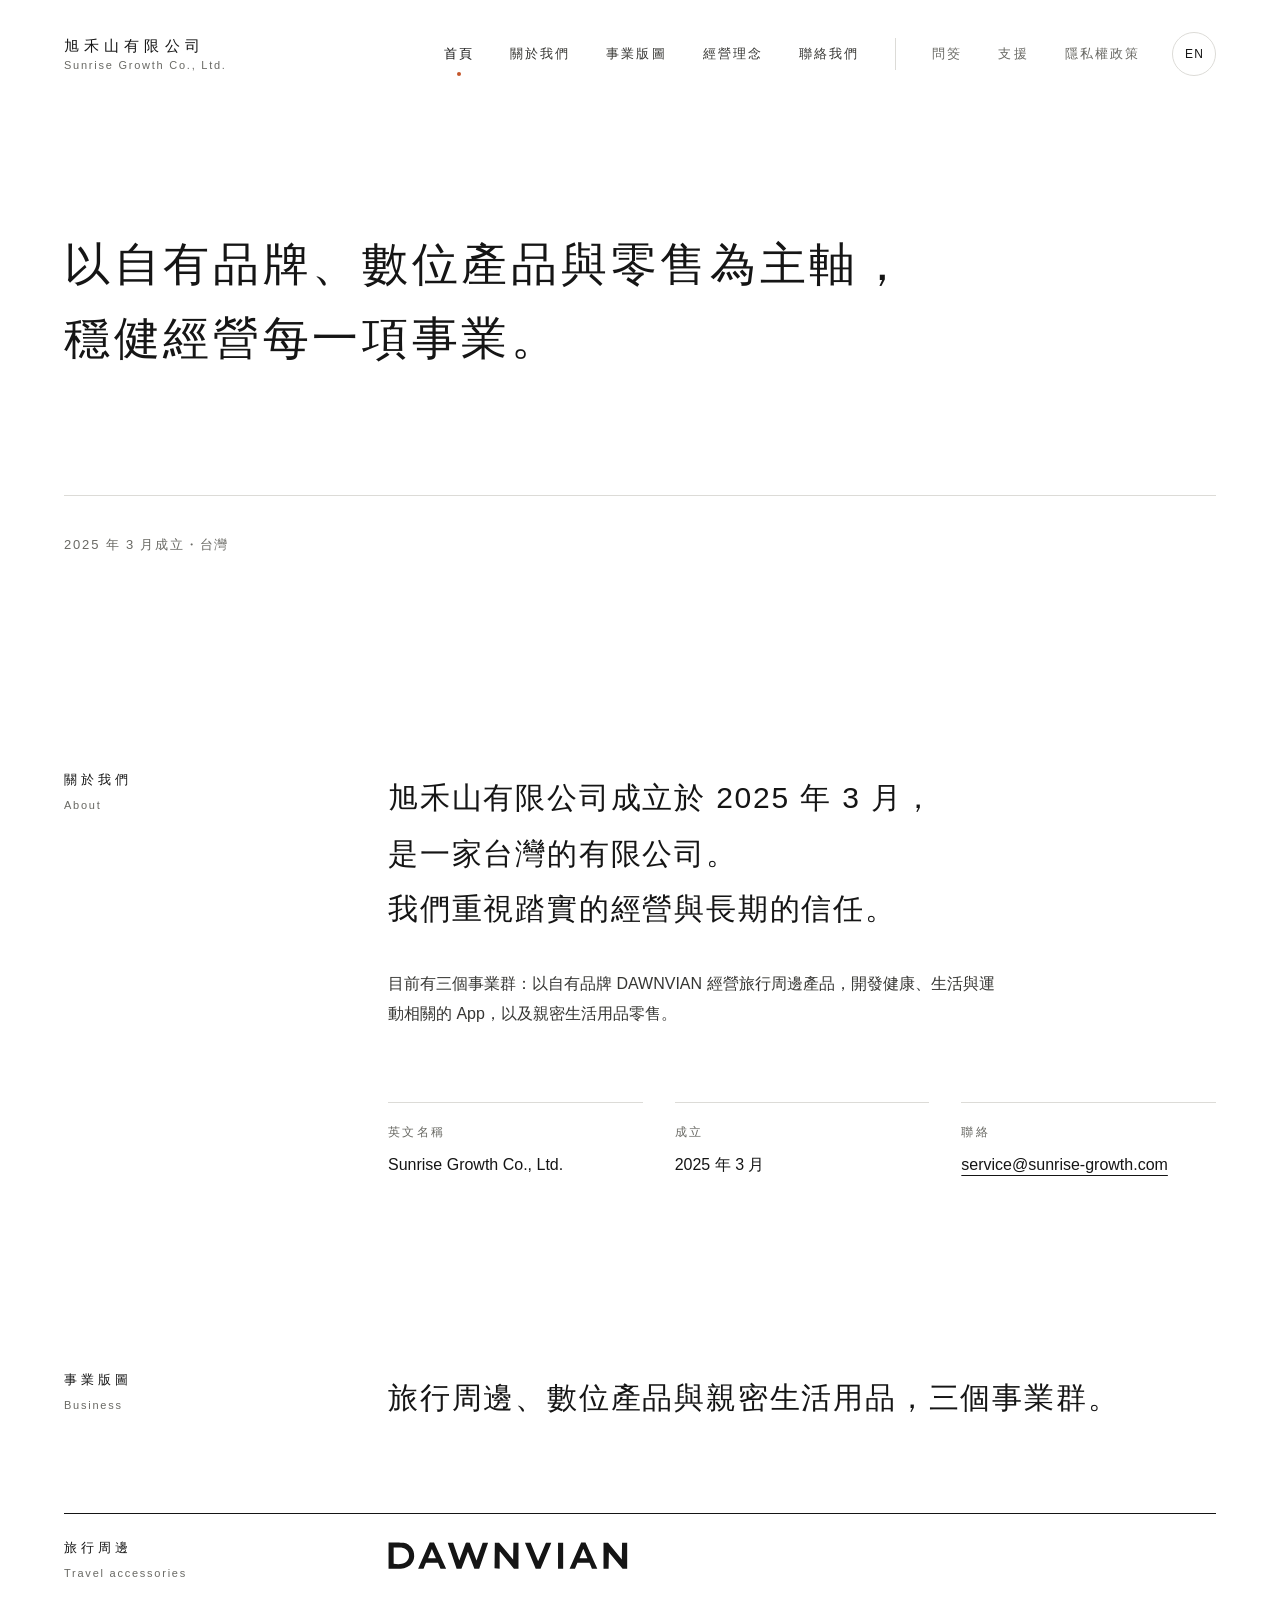
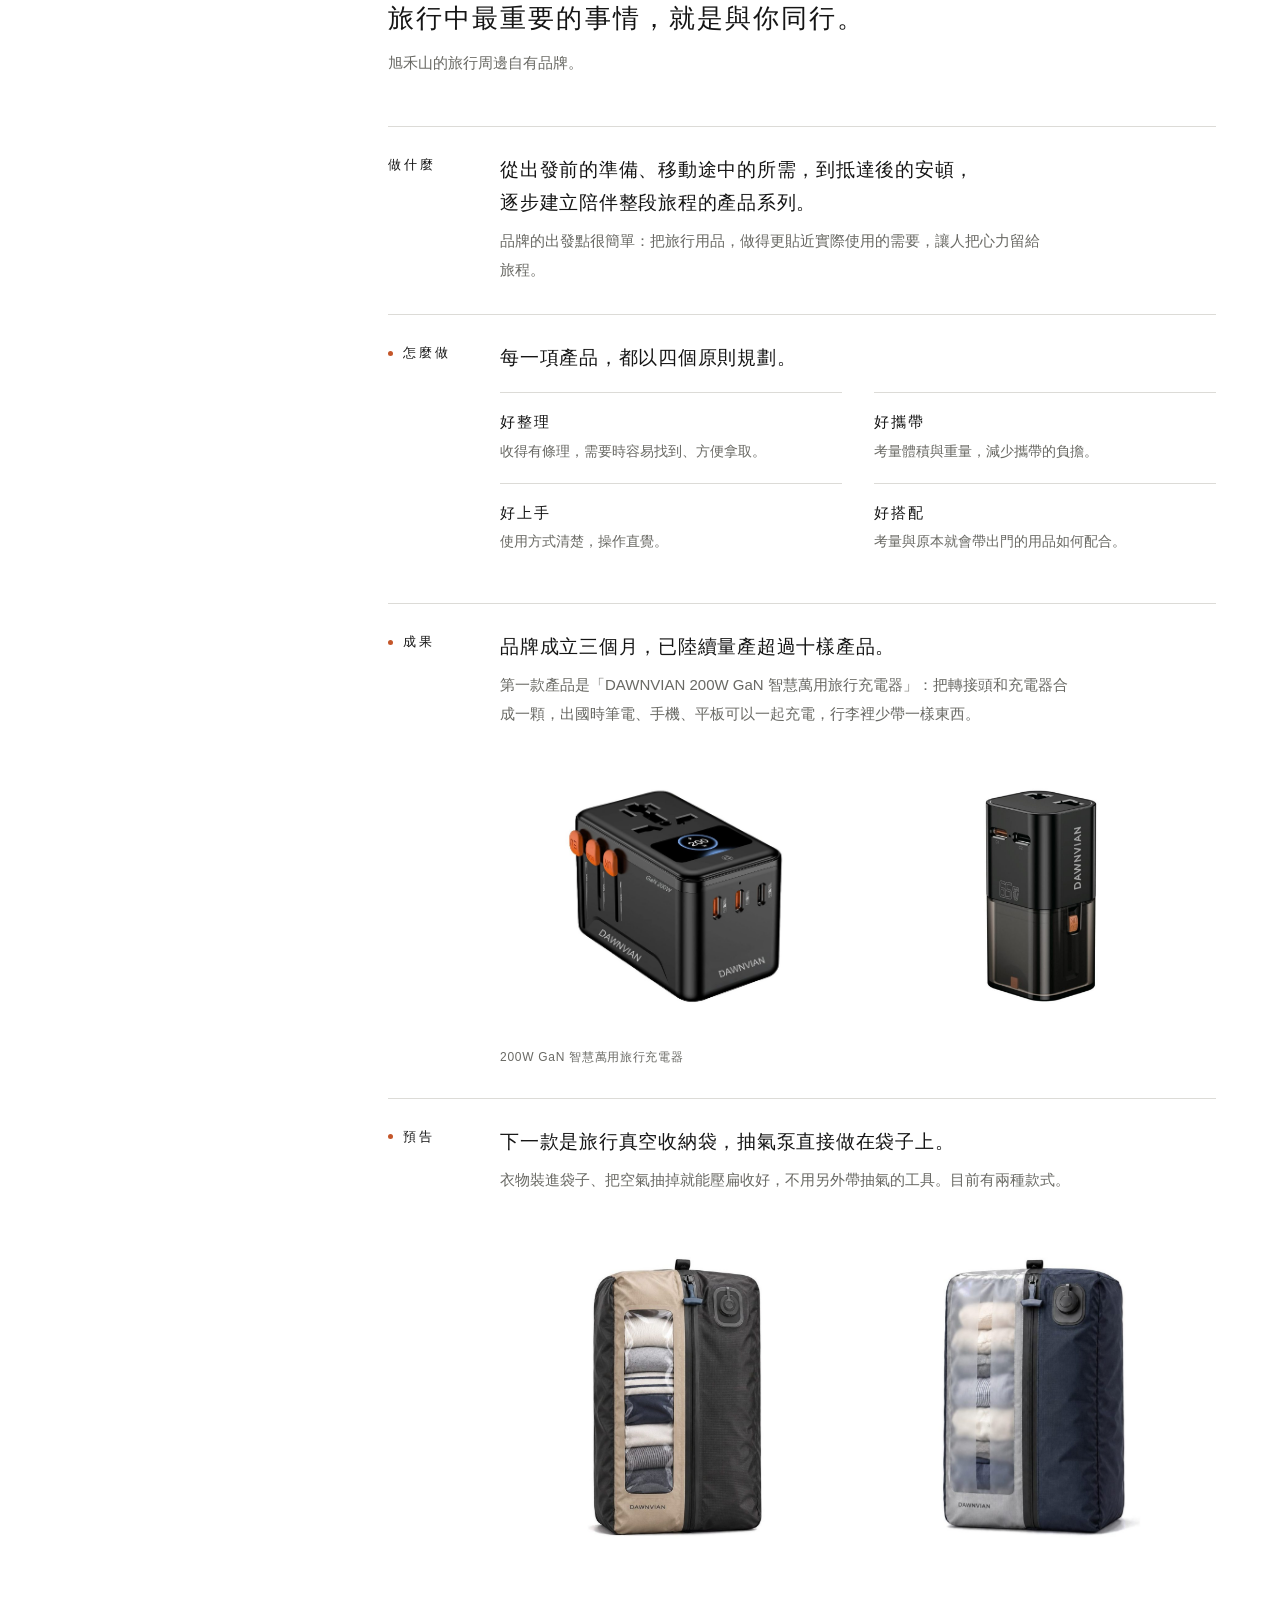
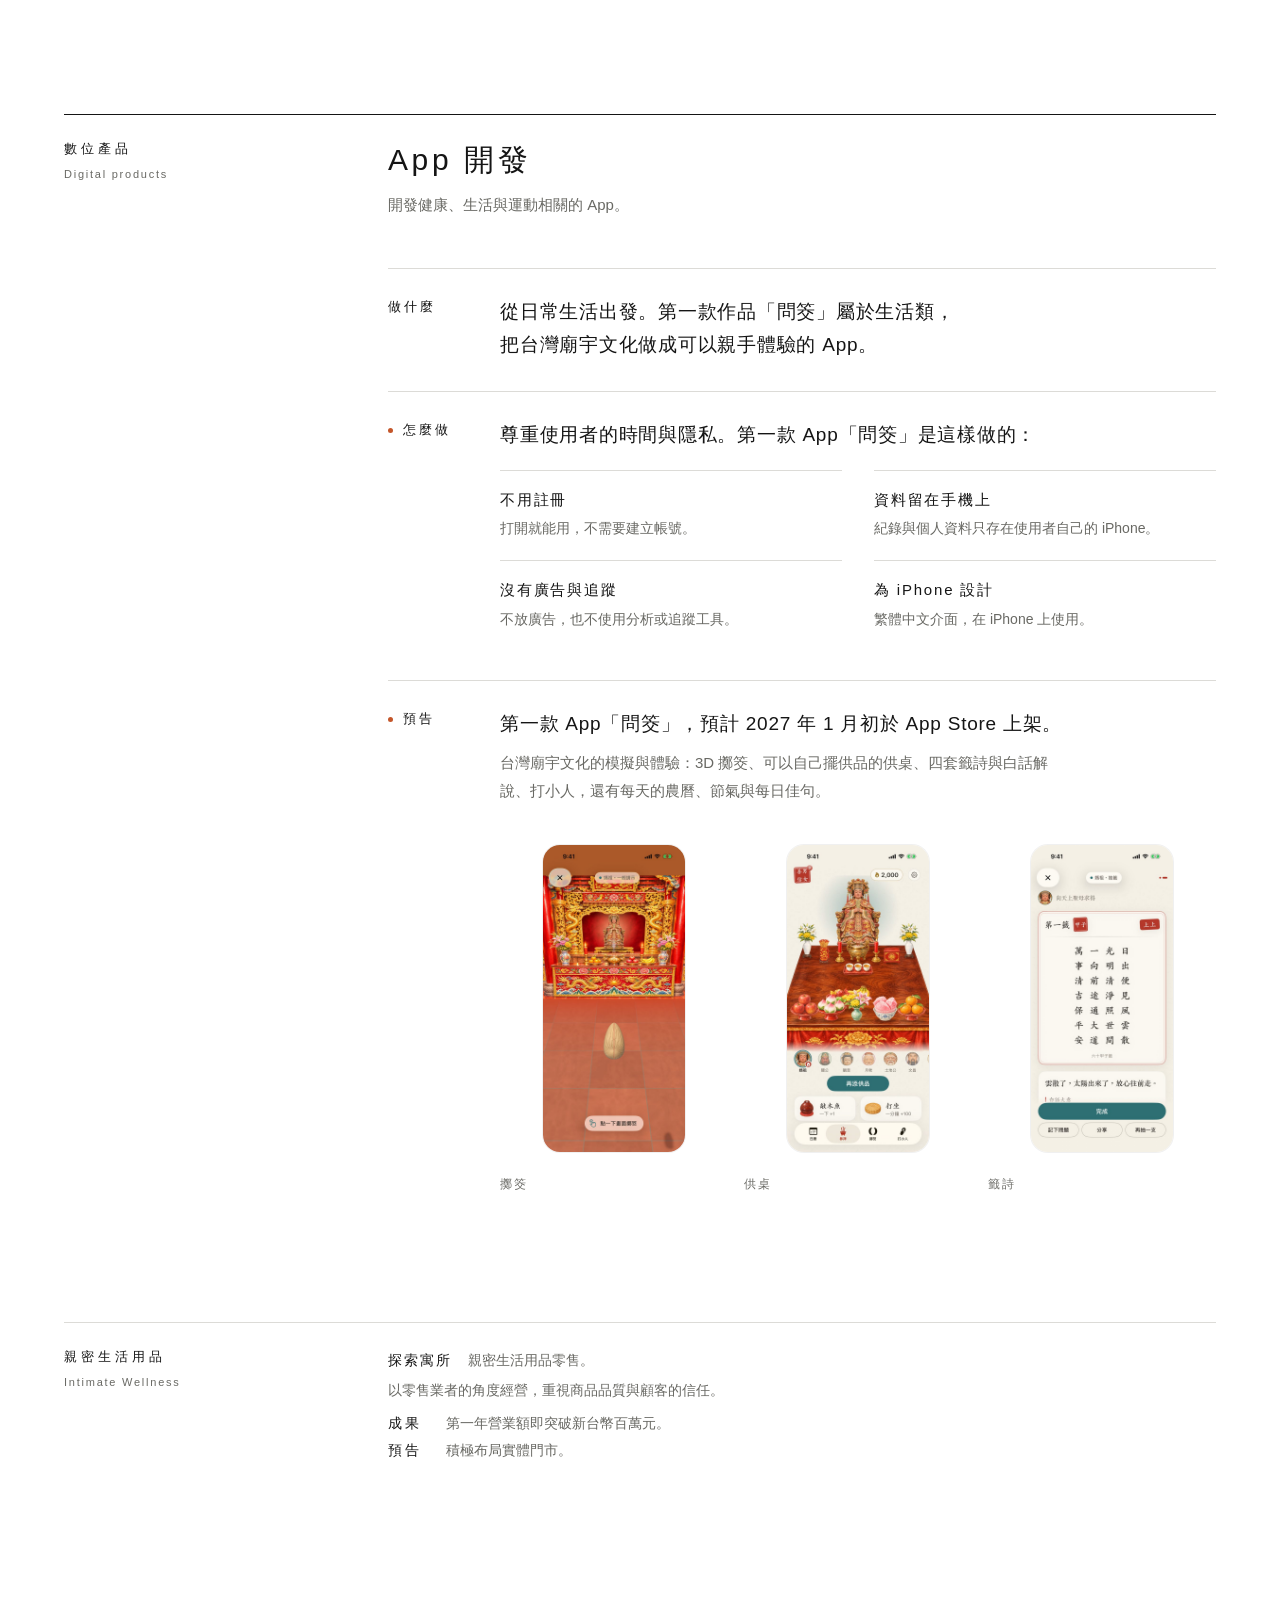
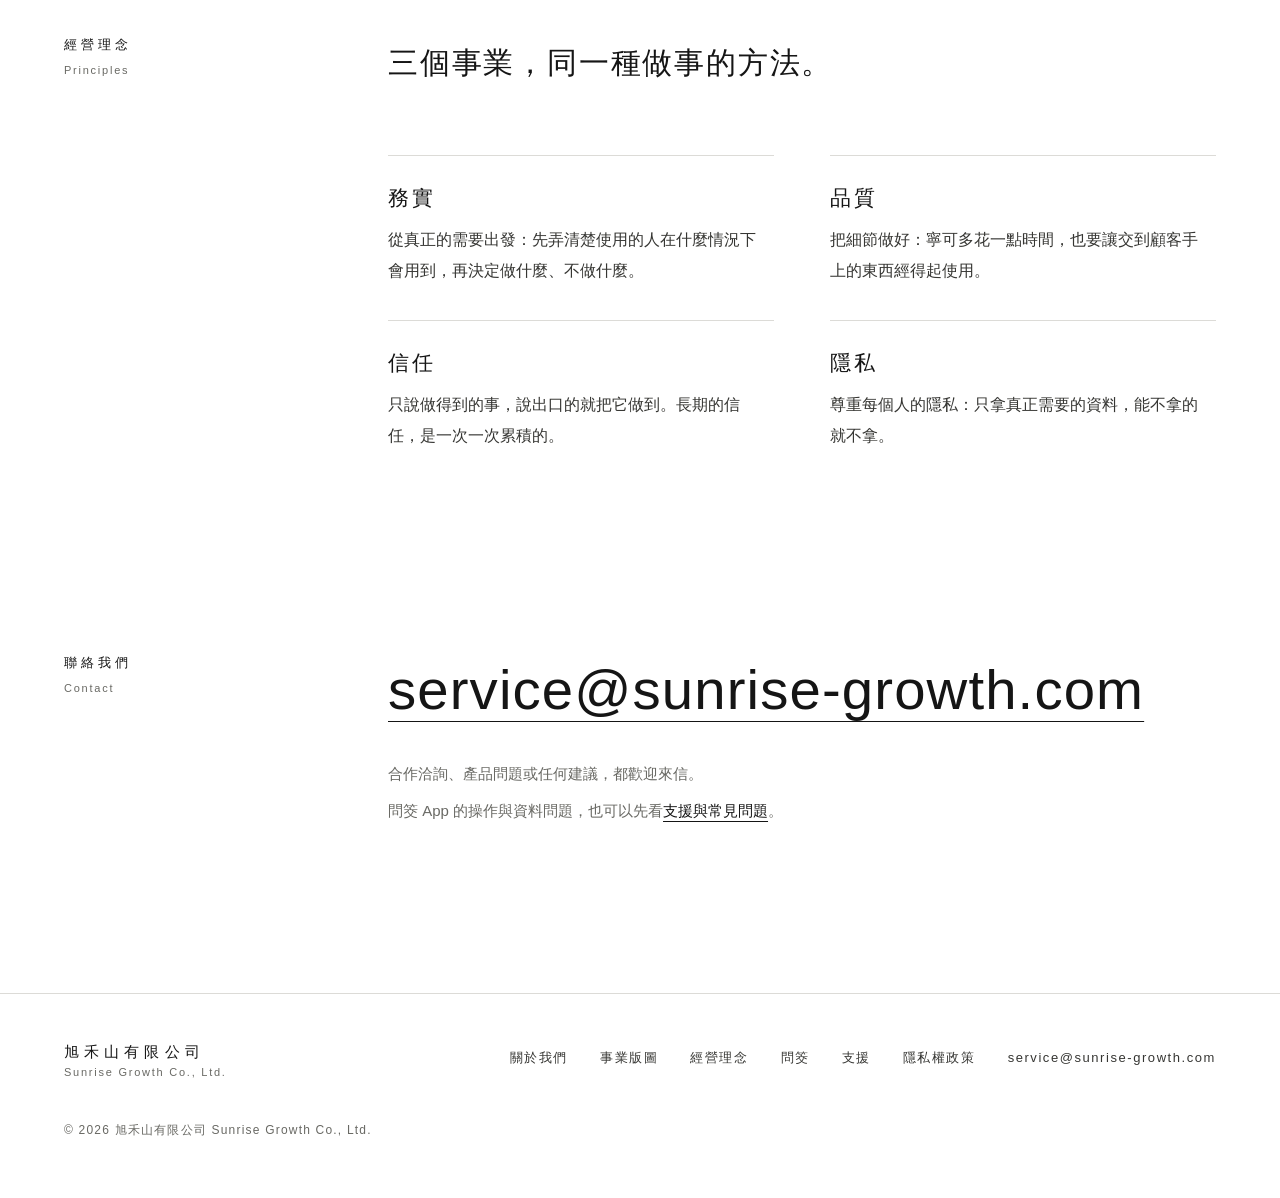
==== commit 5266e365: "更新網站：分號改逗號，支援頁的金紙改成問廟祝、兌換才算數" ====
--- a/index.html
+++ b/index.html
@@ -11,6 +11,9 @@
 <link rel="alternate" hreflang="x-default" href="https://sunrise-growth.com/">
 <meta name="color-scheme" content="light">
 <meta name="theme-color" content="#ffffff">
+<link rel="icon" href="favicon.ico" sizes="any">
+<link rel="icon" href="favicon.png" type="image/png">
+<link rel="apple-touch-icon" href="apple-touch-icon.png">
 <link rel="stylesheet" href="site.css">
 <script src="site.js" defer></script>
 <script type="application/ld+json">
@@ -59,7 +62,7 @@
       <h2 class="label" id="about-title">關於我們<span lang="en">About</span></h2>
       <div>
         <p class="statement">旭禾山有限公司成立於 2025&nbsp;年&nbsp;3&nbsp;月，是一家台灣的有限公司。我們重視踏實的經營與長期的信任。</p>
-        <p class="body">目前有三個事業群：以自有品牌 DAWNVIAN 經營旅行周邊產品；開發健康、生活與運動相關的 App；以及親密生活用品零售。</p>
+        <p class="body">目前有三個事業群：以自有品牌 DAWNVIAN 經營旅行周邊產品，開發健康、生活與運動相關的 App，以及親密生活用品零售。</p>
         <dl class="facts-row">
           <div><dt>英文名稱</dt><dd lang="en">Sunrise Growth Co., Ltd.</dd></div>
           <div><dt>成立</dt><dd>2025&nbsp;年&nbsp;3&nbsp;月</dd></div>
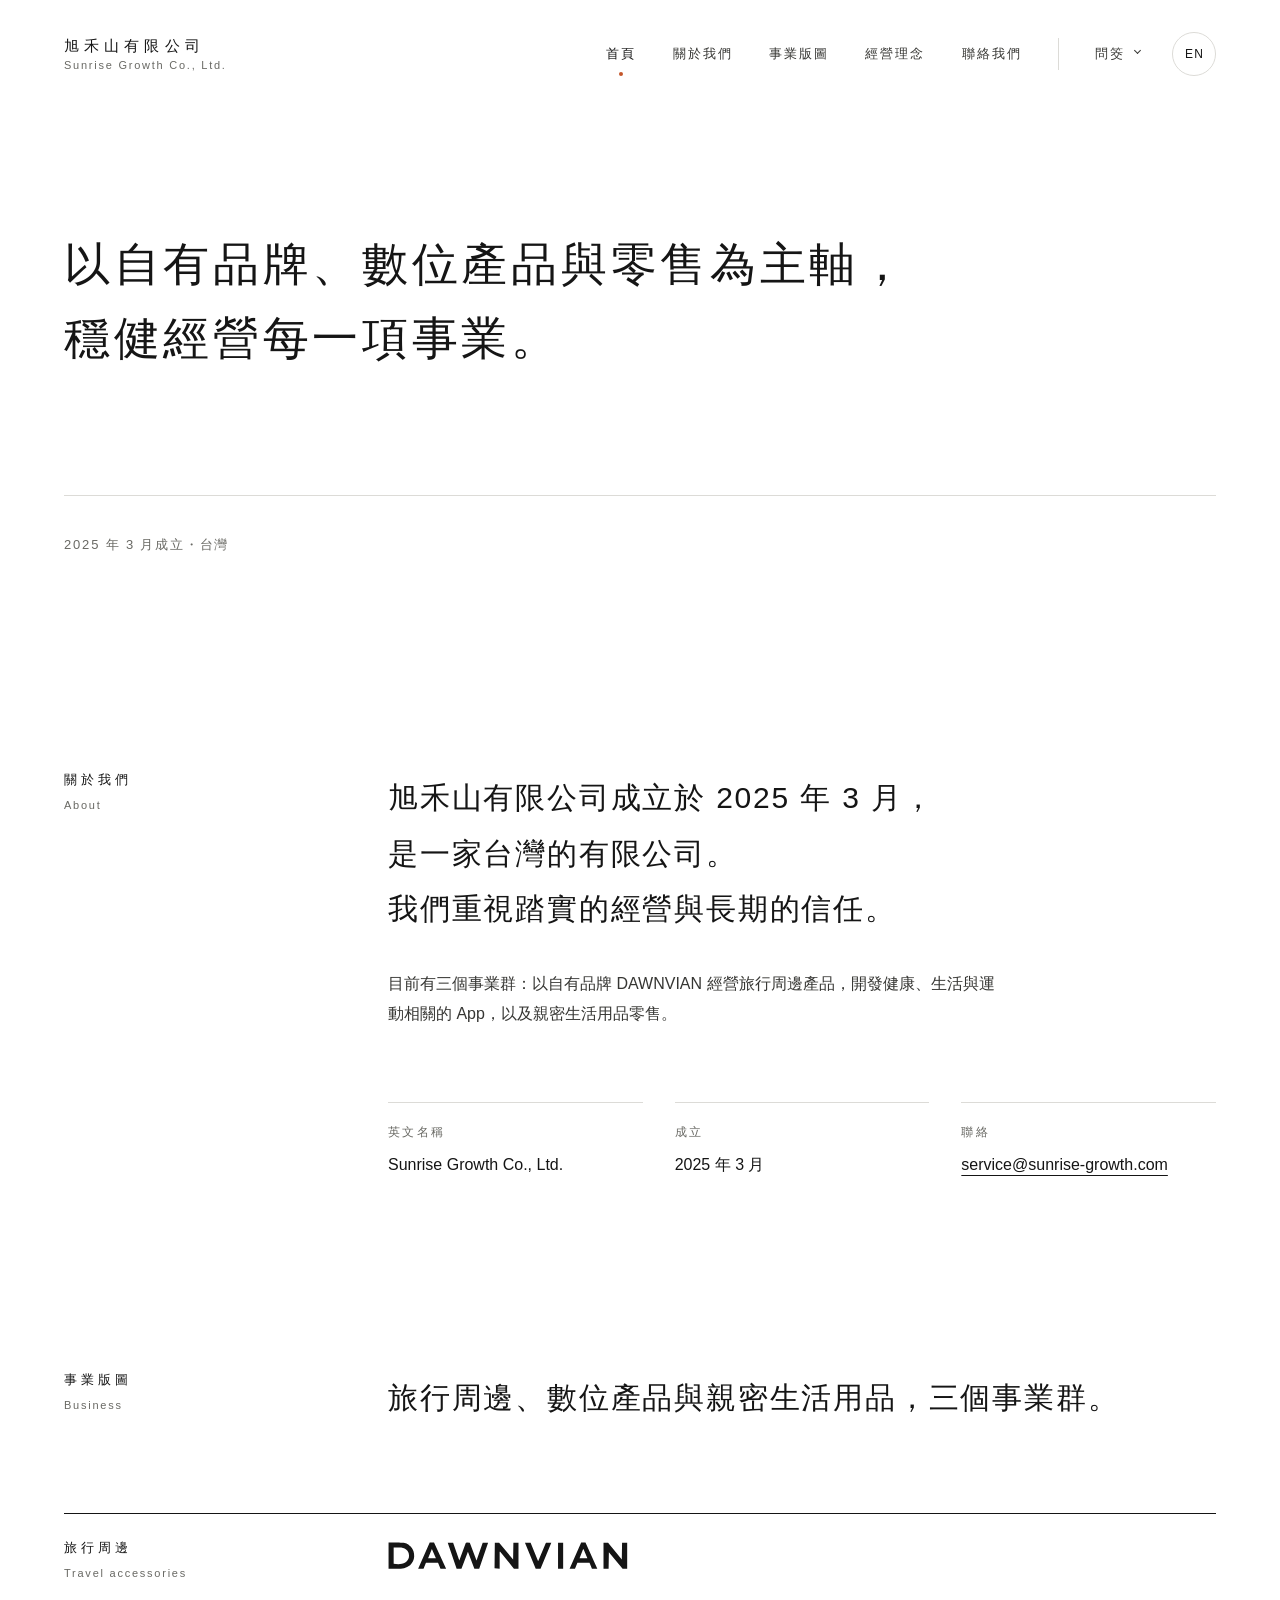
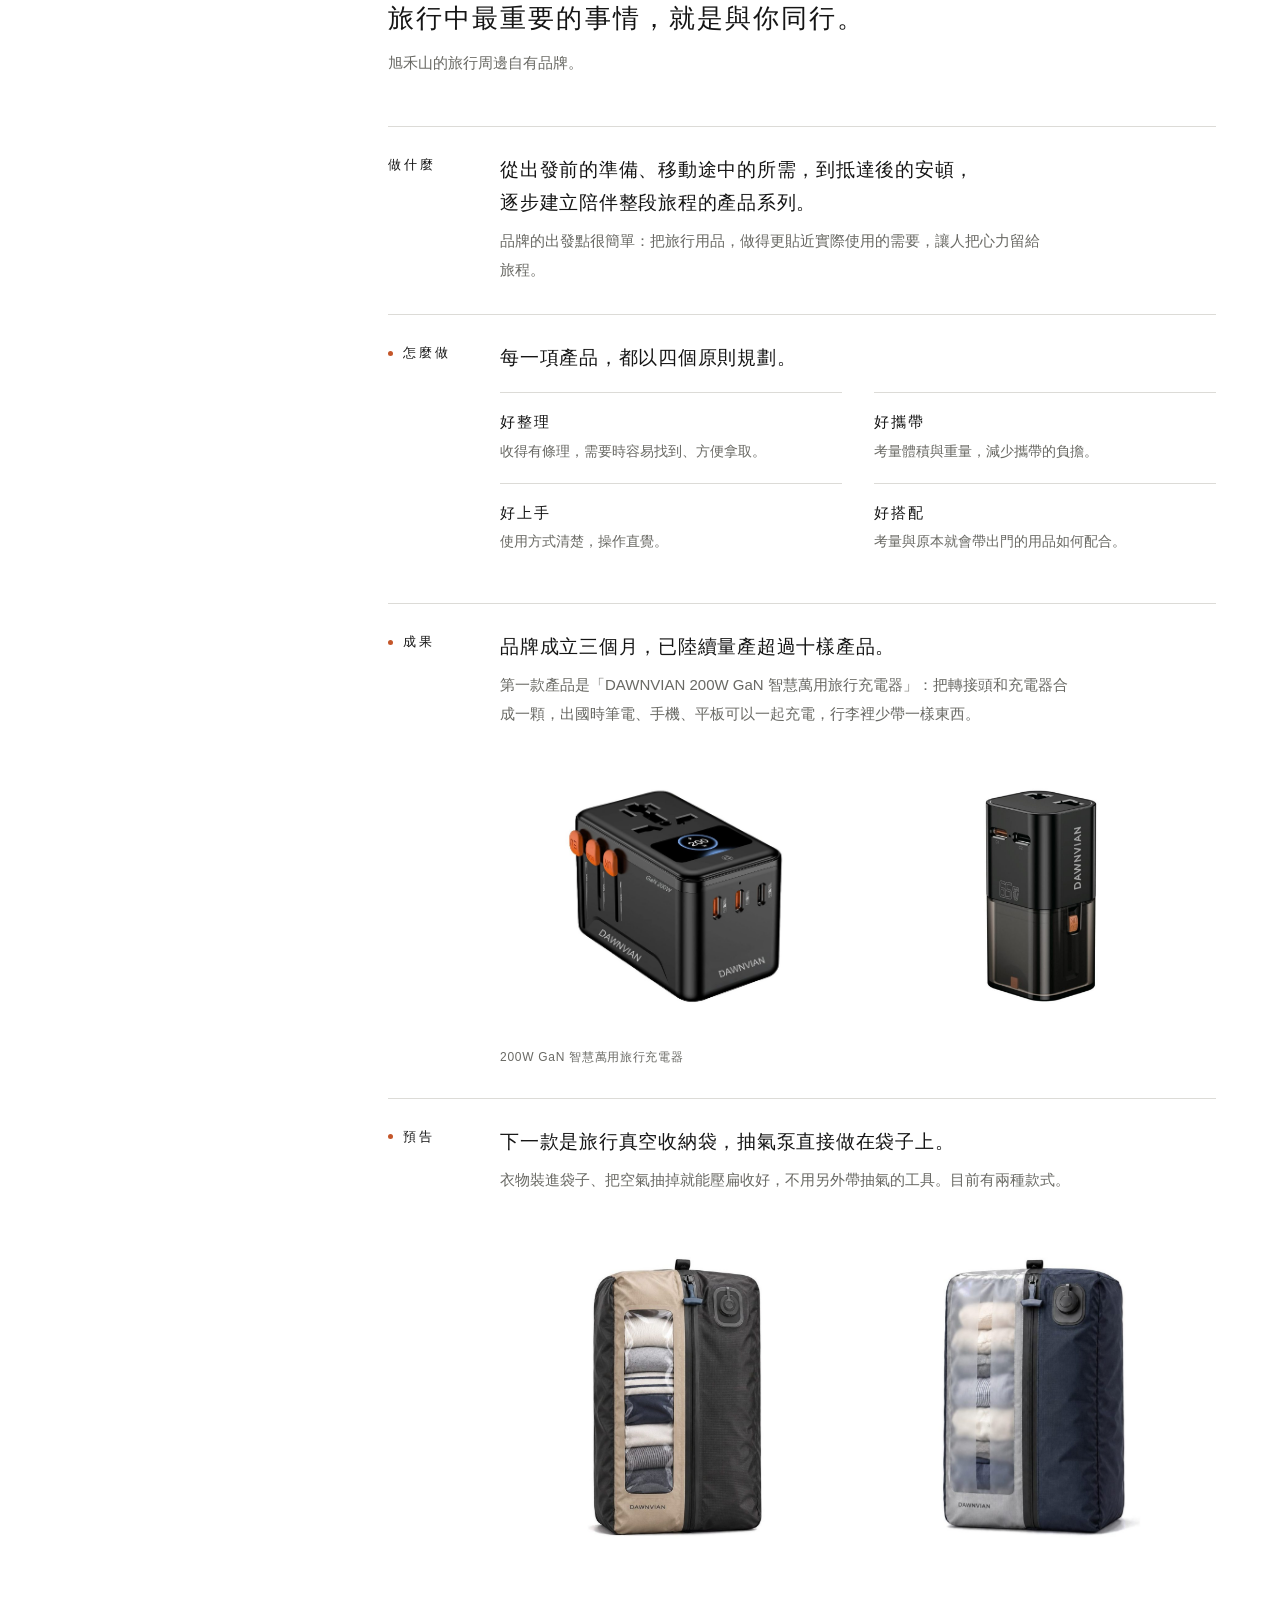
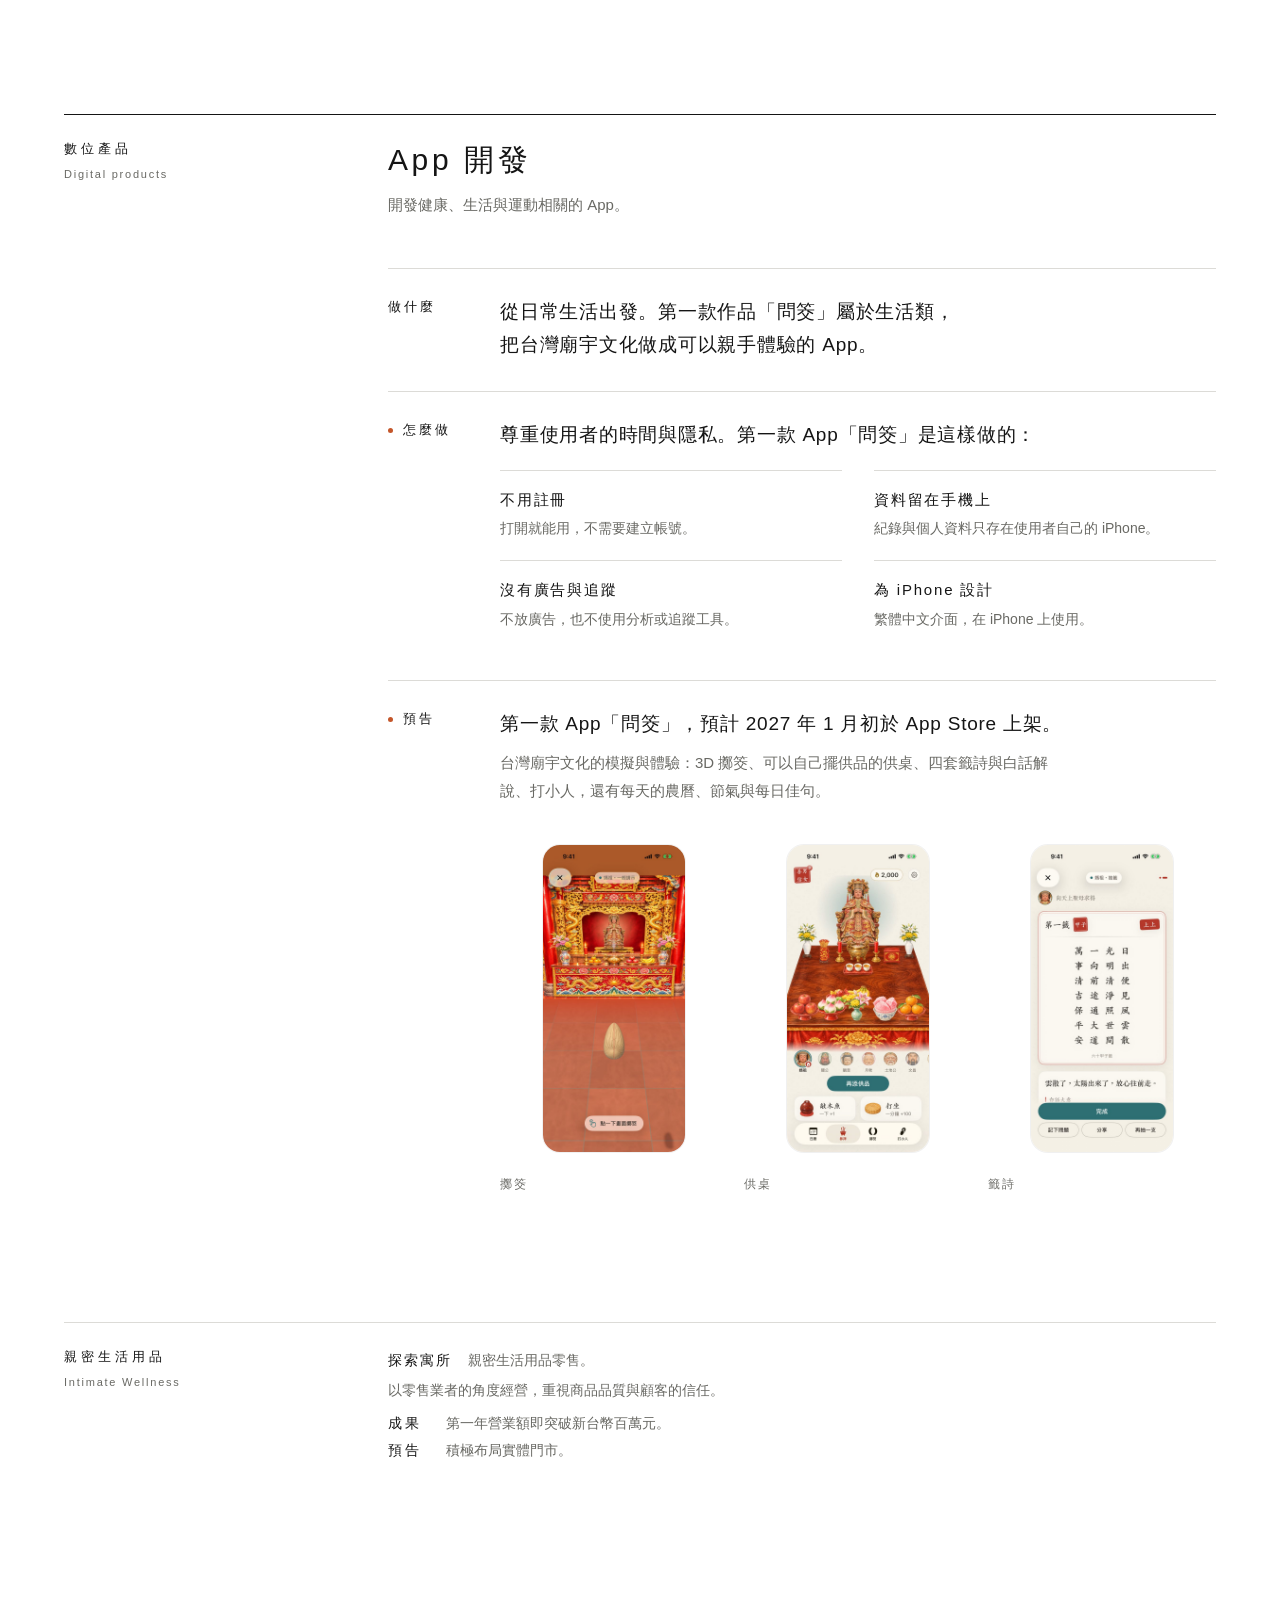
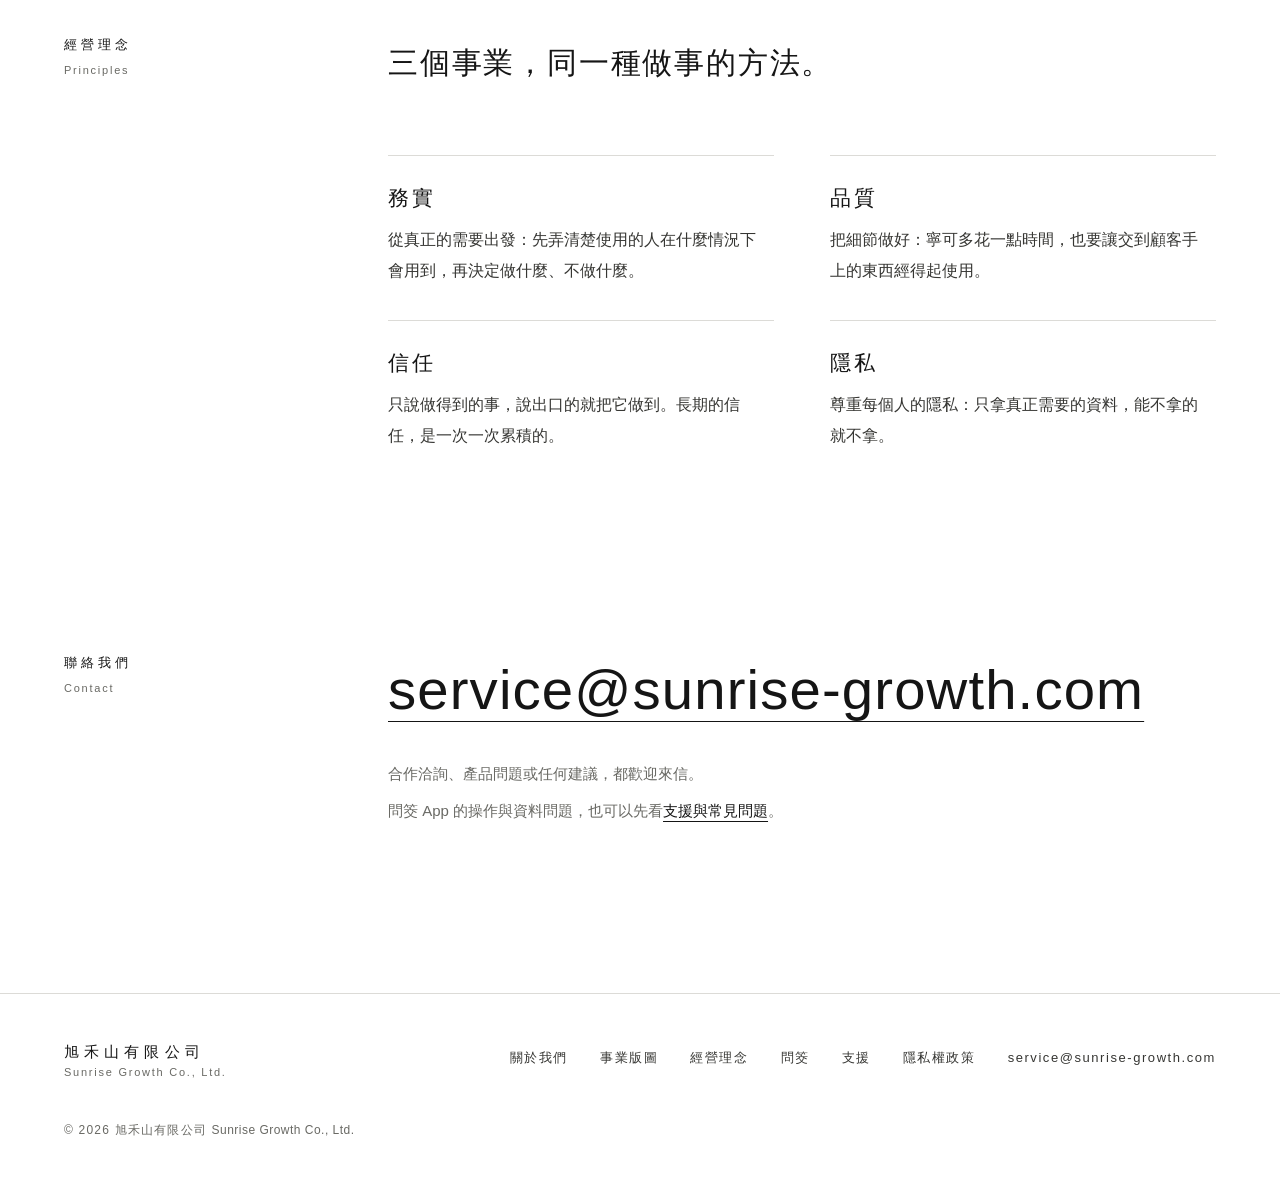
==== commit 723c6b22: "導覽列：問筊改成下拉選單（問筊介紹、支援、隱私權政策）" ====
--- a/index.html
+++ b/index.html
@@ -33,11 +33,14 @@
         <li><a href="index.html#principles">經營理念</a></li>
         <li><a href="index.html#contact">聯絡我們</a></li>
       </ul>
-      <ul class="nav-sub">
-        <li><a href="wenjiao.html">問筊</a></li>
-        <li><a href="support.html">支援</a></li>
-        <li><a href="privacy.html">隱私權政策</a></li>
-      </ul>
+      <div class="nav-app">
+        <button class="nav-app-toggle" type="button" aria-expanded="false" aria-controls="app-menu"><span class="nav-app-label">問筊</span></button>
+        <ul class="nav-menu" id="app-menu">
+          <li><a href="wenjiao.html">問筊介紹</a></li>
+          <li><a href="support.html">支援</a></li>
+          <li><a href="privacy.html">隱私權政策</a></li>
+        </ul>
+      </div>
     </nav>
     <a class="lang-switch" href="index-en.html" hreflang="en" lang="en" aria-label="Switch to English">EN</a>
   </div>
--- a/site.css
+++ b/site.css
@@ -50,11 +50,30 @@
 .wordmark .en { margin-top: 3px; font-size: 11px; font-weight: 400; letter-spacing: .16em; color: var(--muted); }
 .nav { display: flex; align-items: center; margin-left: auto; font-size: 13px; font-weight: 400; letter-spacing: .16em; line-height: 1.6; }
 .nav ul { display: flex; gap: 36px; }
-.nav-sub { margin-left: 36px; padding-left: 36px; border-left: 1px solid var(--hair); }
 .nav a { position: relative; display: block; padding: 6px 0; color: var(--text); white-space: nowrap; transition: color .2s; }
-.nav-sub a { color: var(--muted); }
 .nav a:hover, .nav a[aria-current="page"] { color: var(--ink); }
 .nav a[aria-current="page"]::after { content: ""; position: absolute; left: 50%; bottom: -6px; width: 4px; height: 4px; margin-left: -2px; border-radius: 50%; background: var(--accent); }
+
+/* 問筊：導覽列上只有一個選項，點一下（電腦上滑過去也可以）展開問筊介紹、支援、隱私權政策 */
+.nav-app { position: relative; margin-left: 36px; padding-left: 36px; border-left: 1px solid var(--hair); }
+.nav-app-toggle { display: flex; align-items: center; gap: 10px; padding: 6px 0; border: 0; background: none; cursor: pointer; font: inherit; letter-spacing: inherit; line-height: inherit; color: var(--text); white-space: nowrap; transition: color .2s; }
+.nav-app-toggle::after { content: ""; width: 5px; height: 5px; border-right: 1px solid currentColor; border-bottom: 1px solid currentColor; transform: translateY(-3px) rotate(45deg); transition: transform .3s var(--ease); }
+.nav-app-label { position: relative; }
+.nav-app.is-current .nav-app-toggle { color: var(--ink); }
+.nav-app.is-current .nav-app-label::after { content: ""; position: absolute; left: 50%; bottom: -12px; width: 4px; height: 4px; margin-left: -2px; border-radius: 50%; background: var(--accent); }
+.nav .nav-app .nav-menu { position: absolute; top: calc(100% + 18px); left: 12px; z-index: 5; display: none; flex-direction: column; gap: 0; min-width: 184px; padding: 14px 24px; background: var(--bg); border: 1px solid var(--hair); box-shadow: 0 12px 32px rgba(0, 0, 0, .06); }
+.nav-menu::before { content: ""; position: absolute; left: -1px; right: -1px; bottom: 100%; height: 20px; }
+.nav .nav-app.is-open .nav-menu { display: flex; }
+.nav-app.is-open .nav-app-toggle { color: var(--ink); }
+.nav-app.is-open .nav-app-toggle::after { transform: translateY(1px) rotate(-135deg); }
+@media (hover: hover) {
+  .nav .nav-app:hover .nav-menu { display: flex; }
+  .nav-app:hover .nav-app-toggle { color: var(--ink); }
+  .nav-app:hover .nav-app-toggle::after { transform: translateY(1px) rotate(-135deg); }
+}
+.nav .nav-menu a { padding: 8px 0; color: var(--muted); }
+.nav .nav-menu a:hover, .nav .nav-menu a[aria-current="page"] { color: var(--ink); }
+.nav .nav-menu a[aria-current="page"]::after { left: -12px; top: 50%; bottom: auto; margin: -2px 0 0; }
 /* 語言切換：一顆按鈕，連到另一種語言的同一頁 */
 .lang-switch { flex: none; display: inline-flex; align-items: center; justify-content: center; min-width: 44px; height: 44px; margin-left: -8px; padding: 0 10px 0 calc(10px + .1em); border: 1px solid var(--hair); border-radius: 22px; font-size: 12px; font-weight: 400; line-height: 1; letter-spacing: .1em; color: var(--ink); white-space: nowrap; transition: border-color .3s var(--ease), color .2s; }
 .lang-switch:hover { border-color: var(--accent); }
@@ -240,9 +259,9 @@
 html[lang="en"] body { font-family: var(--latin), var(--font); font-weight: 400; }
 html[lang="en"] .nav { letter-spacing: .06em; }
 html[lang="en"] .nav ul { gap: 30px; }
-html[lang="en"] .nav-sub { margin-left: 30px; padding-left: 30px; }
-html[lang="en"] .label, html[lang="en"] .group-name { letter-spacing: .12em; }
-html[lang="en"] .doc-section > .label { letter-spacing: .1em; }
+html[lang="en"] .nav-app { margin-left: 30px; padding-left: 30px; }
+html[lang="en"] .label, html[lang="en"] .group-name { letter-spacing: .05em; }
+html[lang="en"] .doc-section > .label { letter-spacing: .05em; }
 html[lang="en"] .h1-statement { max-width: 22em; font-size: clamp(26px, 3.3vw, 48px); line-height: 1.4; letter-spacing: 0; }
 html[lang="en"] .h1-en { letter-spacing: .04em; }
 html[lang="en"] .statement { line-height: 1.5; letter-spacing: 0; }
@@ -263,15 +282,20 @@
 html[lang="en"] .page-intro, html[lang="en"] .qa h3 { letter-spacing: 0; }
 html[lang="en"] .qa h3, html[lang="en"] .hero-statement { font-weight: 400; }
 html[lang="en"] .toc-list a { letter-spacing: 0; }
-html[lang="en"] .footer-links, html[lang="en"] .hero-meta, html[lang="en"] .page-meta { letter-spacing: .06em; }
+html[lang="en"] .footer-links, html[lang="en"] .hero-meta, html[lang="en"] .page-meta { letter-spacing: .04em; }
+/* Latin text in the footer and captions: mixed-case Latin reads poorly with wide tracking (Chinese keeps its wider spacing) */
+html[lang="en"] .copyright, .copyright [lang="en"] { letter-spacing: .04em; }
+html[lang="en"] .gallery figcaption { letter-spacing: .03em; }
 html[lang="en"] .facts-row dt, html[lang="en"] .shot figcaption { letter-spacing: .08em; }
 
 @media (max-width: 1180px) {
   :root { --gutter: 40px; }
   .header-inner { display: grid; grid-template-columns: minmax(0, 1fr) auto; align-items: center; gap: 14px 24px; height: auto; padding-top: 24px; }
   .nav { grid-column: 1 / -1; grid-row: 2; margin-left: 0; border-bottom: 1px solid var(--hair); }
-  .nav a { padding: 11px 0; }
+  .nav a, .nav-app-toggle { padding: 11px 0; }
   .nav a[aria-current="page"]::after { bottom: 3px; }
+  .nav-app.is-current .nav-app-label::after { bottom: -8px; }
+  .nav .nav-app .nav-menu { top: calc(100% + 6px); }
   .lang-switch { grid-column: 2; grid-row: 1; margin-left: 0; }
 }
 @media (max-width: 820px) {
@@ -350,12 +374,18 @@
 }
 @media (max-width: 600px) {
   .header-inner { padding-top: 18px; }
-  .nav { flex-direction: column; align-items: stretch; font-size: 12px; letter-spacing: .08em; }
+  .nav { align-items: center; font-size: 12px; letter-spacing: .08em; }
   html[lang="en"] .nav { letter-spacing: .02em; }
-  .nav .nav-main { justify-content: space-between; gap: 0; }
-  .nav .nav-sub, html[lang="en"] .nav .nav-sub { gap: 28px; margin: 0; padding: 0; border-left: 0; }
+  .nav .nav-main, html[lang="en"] .nav .nav-main { flex: 1; justify-content: space-between; gap: 0; }
+  .nav-app, html[lang="en"] .nav-app { margin-left: 0; padding-left: 16px; border-left: 0; }
+  .nav-app-toggle { gap: 7px; }
+  .nav .nav-app .nav-menu { left: auto; right: 0; }
   .nav a { padding: 11px 0; }
   html[lang="en"] .toc-list { columns: 1; }
+}
+@media (max-width: 400px) {
+  html[lang="en"] .nav { letter-spacing: 0; }
+  .nav-app, html[lang="en"] .nav-app { padding-left: 12px; }
 }
 @media (prefers-reduced-motion: reduce) {
   html { scroll-behavior: auto; }
